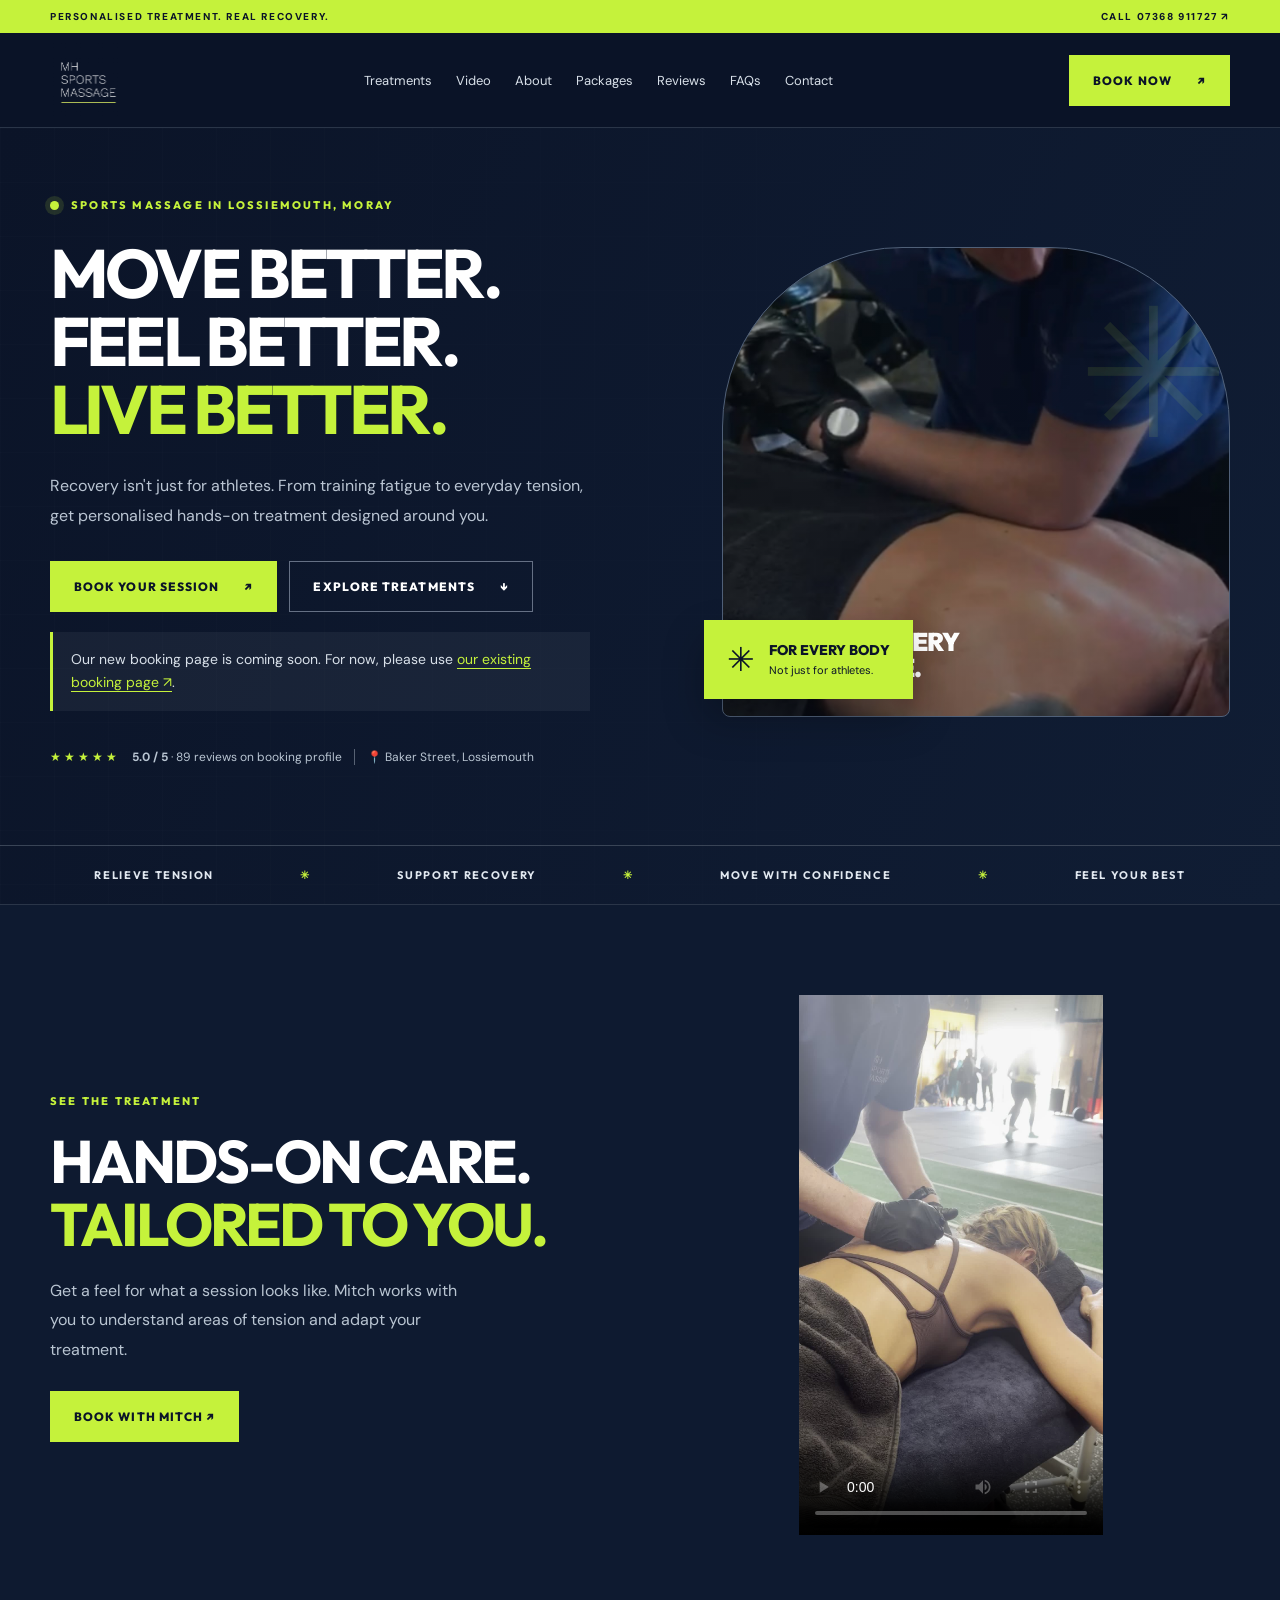
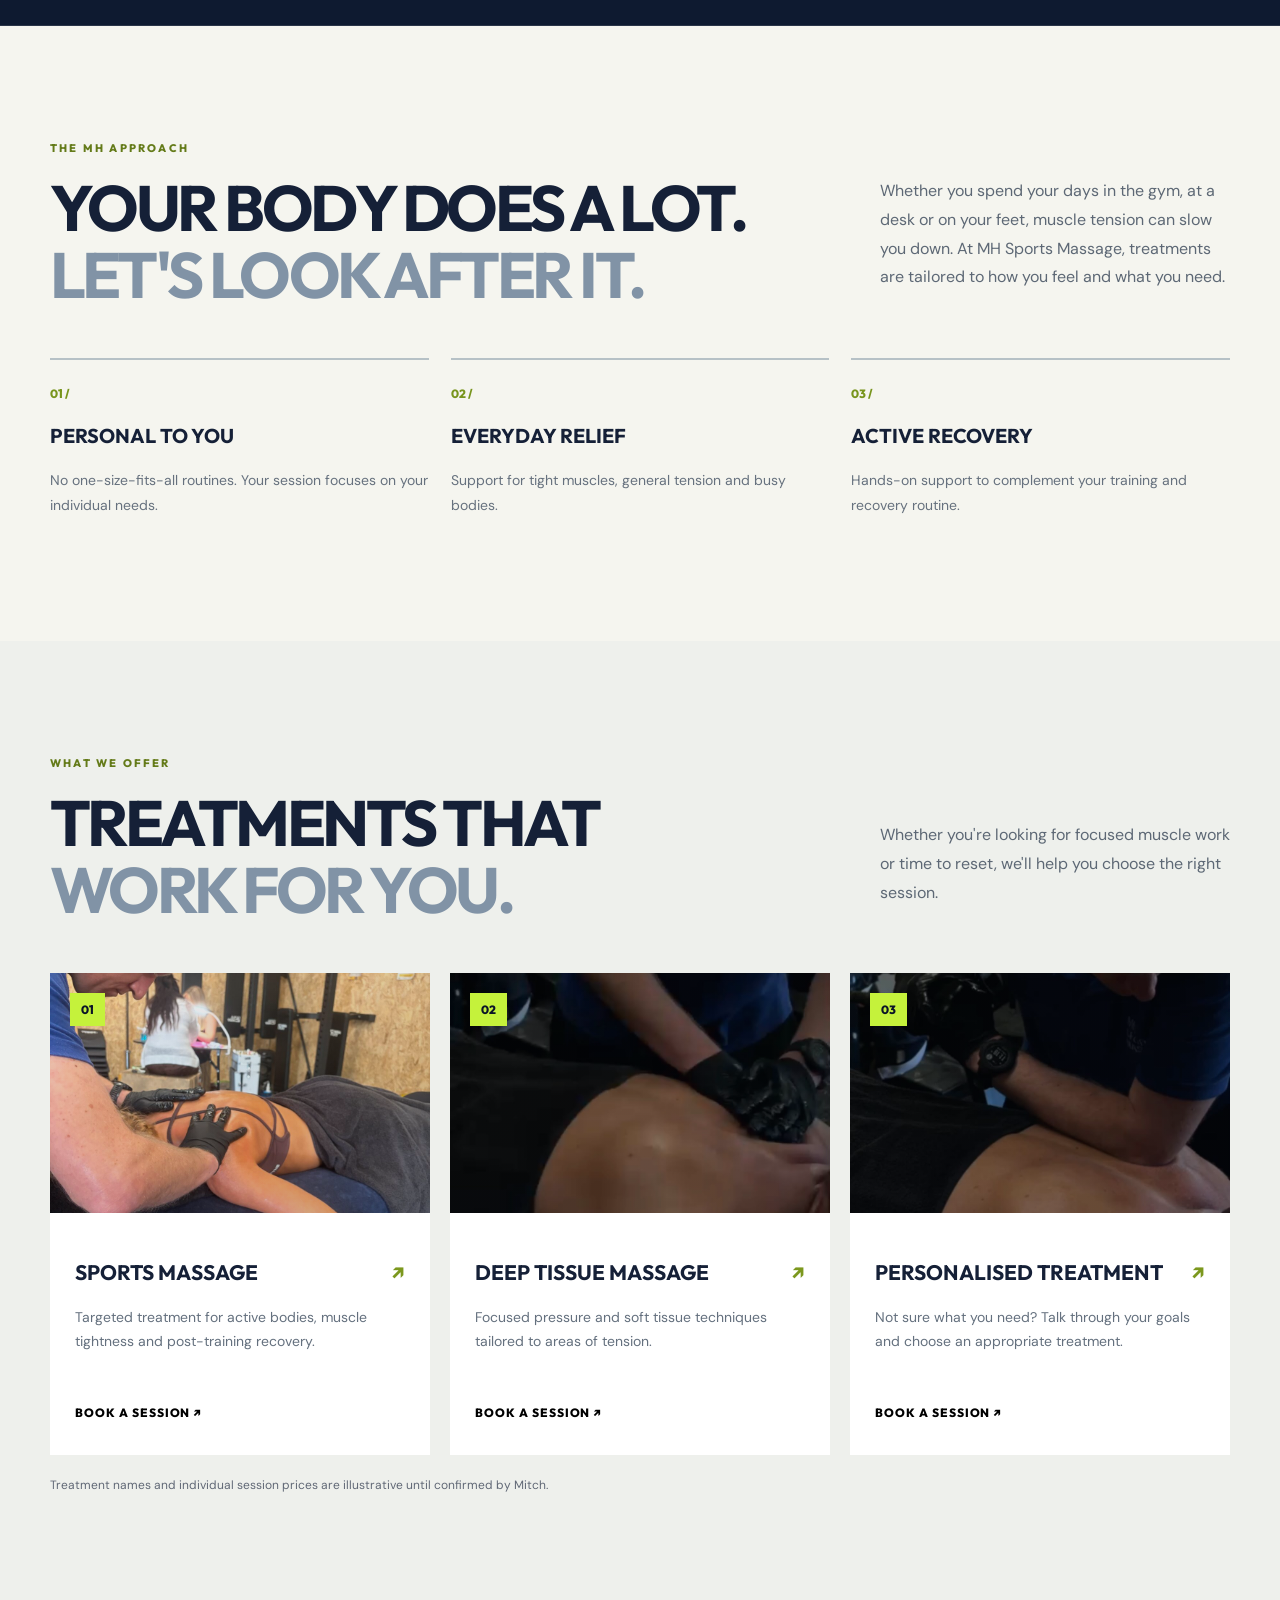
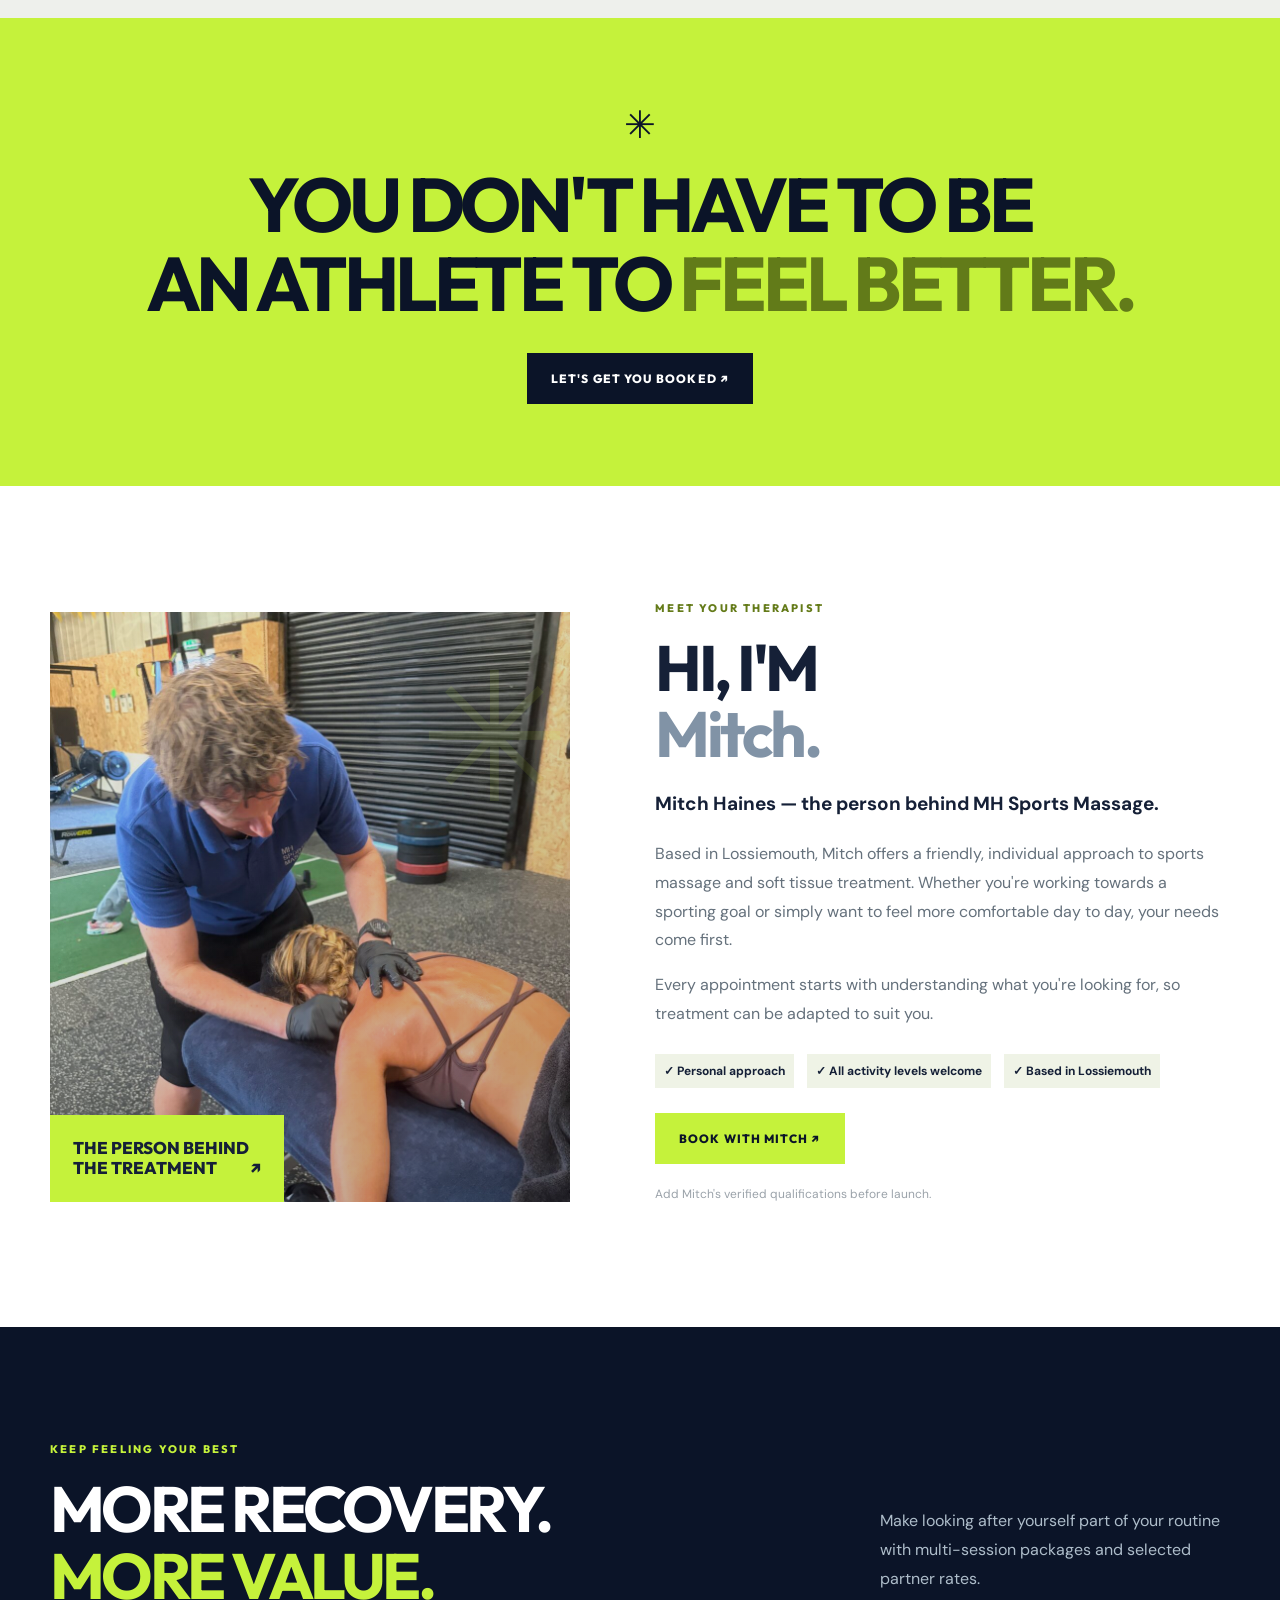
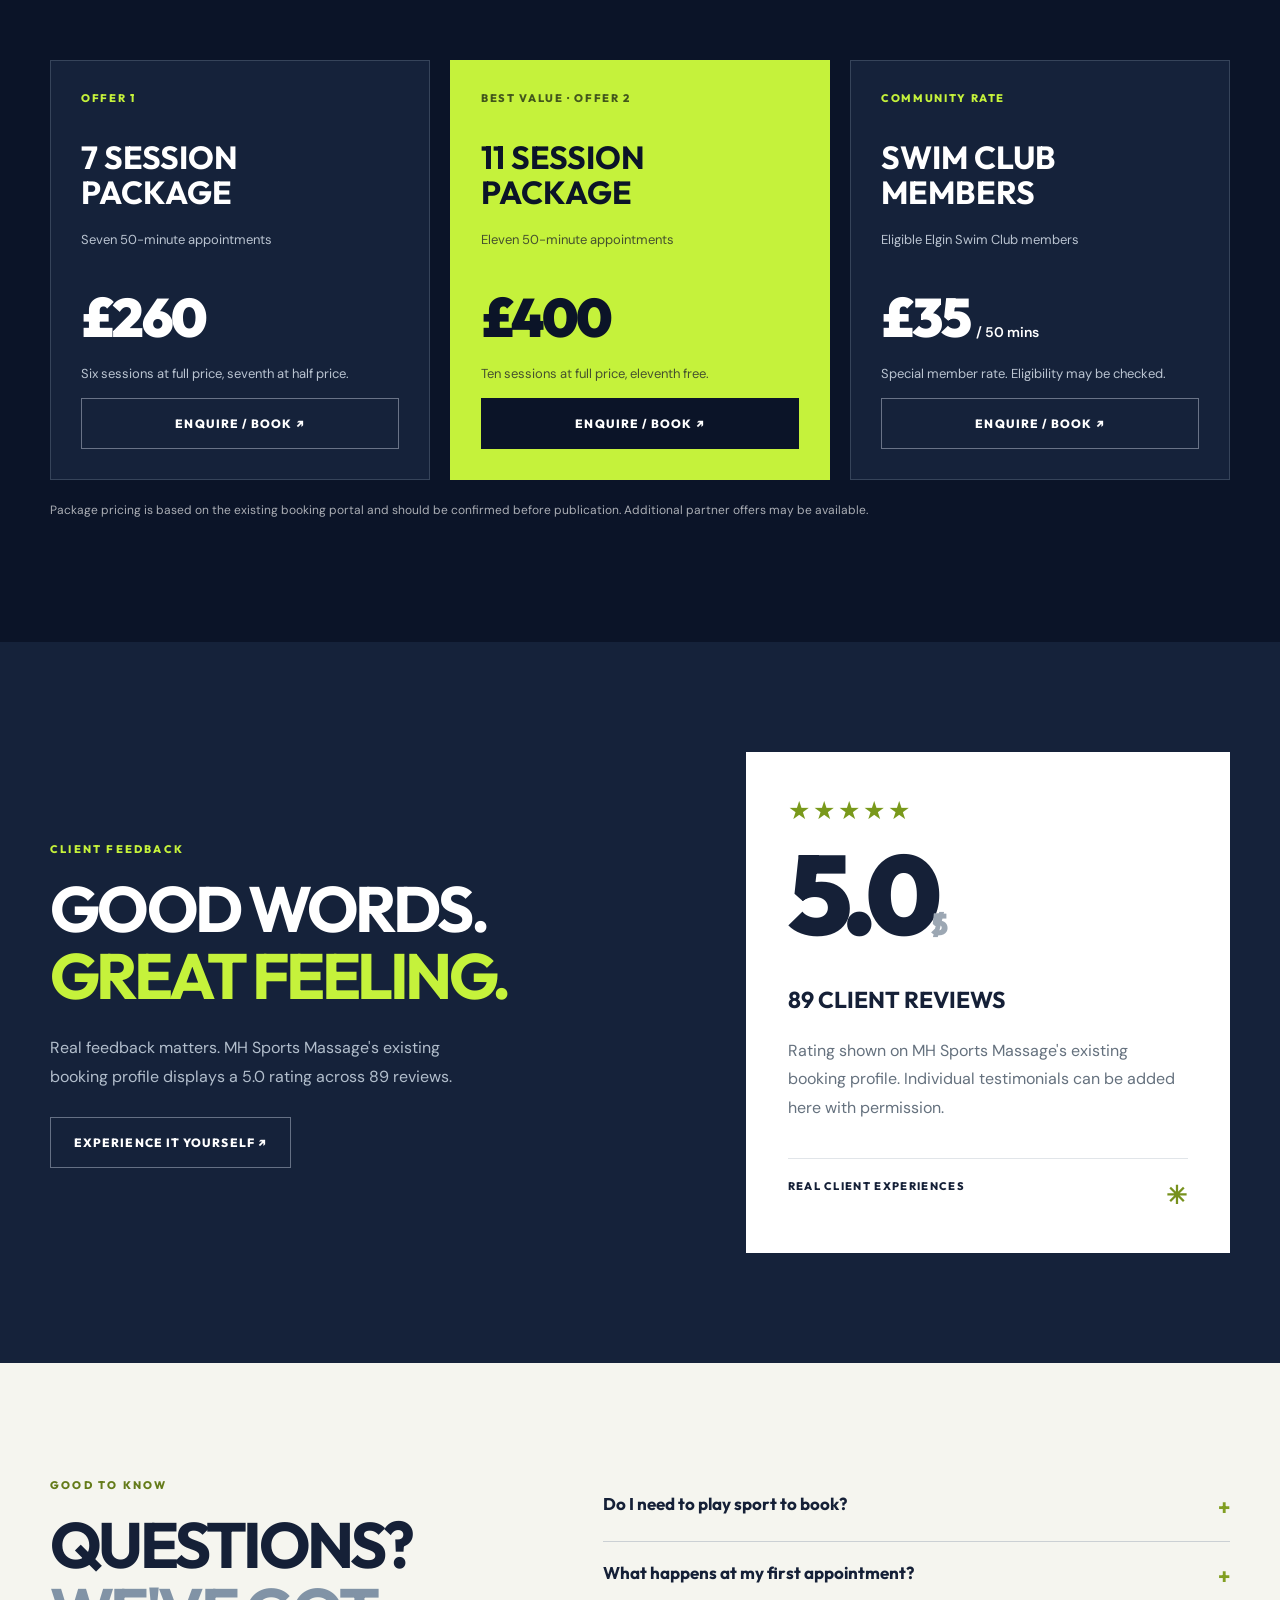
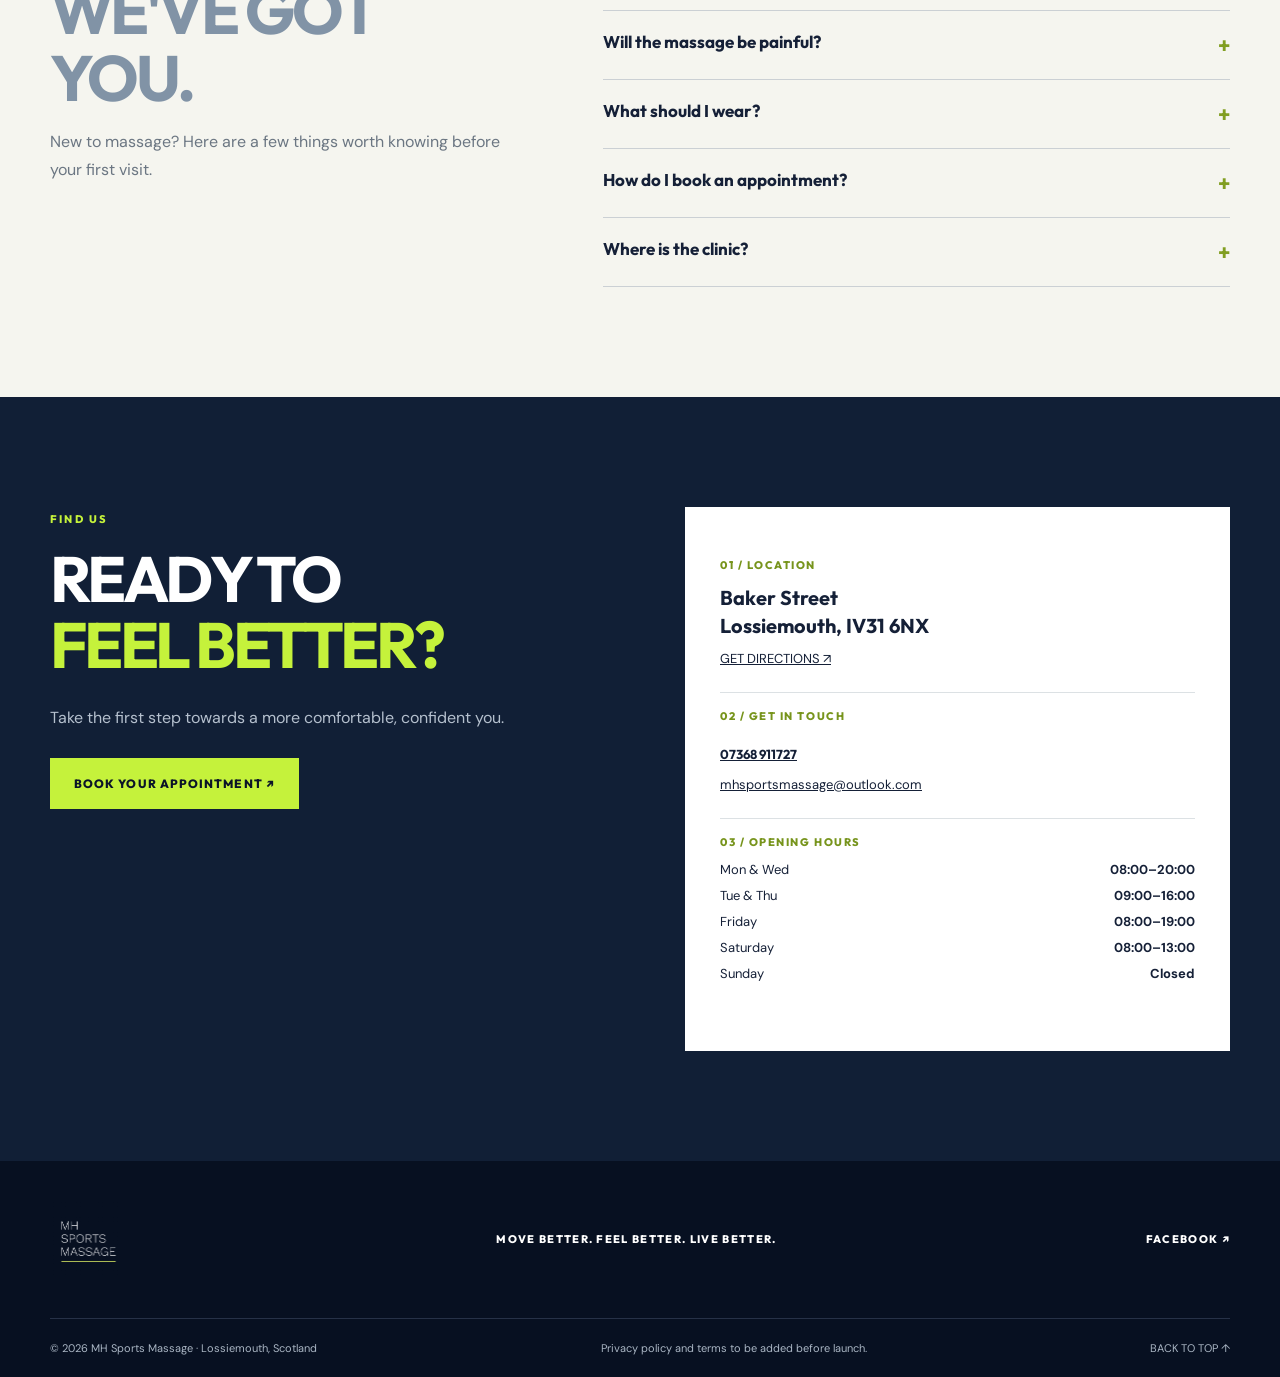
==== index.html @ 70669a9e "Add JavaScript functionality for navigation and booking dialog; create CSS styles for layout and res" ====
<!doctype html>
<html lang="en-GB">
<head>
  <meta charset="utf-8">
  <meta name="viewport" content="width=device-width, initial-scale=1">
  <meta name="theme-color" content="#0b1428">
  <meta name="description" content="MH Sports Massage in Lossiemouth offers tailored sports massage and soft tissue treatments for athletes and everyday aches. Explore treatments, packages and book online.">
  <title>MH Sports Massage | Sports Massage in Lossiemouth</title>

  <link rel="preconnect" href="https://fonts.googleapis.com">
  <link rel="preconnect" href="https://fonts.gstatic.com" crossorigin>
  <link href="https://fonts.googleapis.com/css2?family=DM+Sans:wght@400;500;600;700&family=Outfit:wght@400;500;600;700;800;900&display=swap" rel="stylesheet">
  <link rel="stylesheet" href="styles.css">

  <style>
    .hero-photo {
      background-image:
        linear-gradient(150deg, #20334d22, #0b142877),
        url("assets/WhatsApp Image 2026-10-14 at 15.11.09.jpeg");
      background-position: center 35%;
    }

    .photo-one {
      background-image:
        linear-gradient(140deg, #1b2d4811, #0b142833),
        url("assets/IMG_7088.jpg");
      background-position: center 40%;
    }

    .photo-two {
      background-image:
        linear-gradient(140deg, #1b2d4811, #0b142833),
        url("assets/WhatsApp Image 2026-10-14 at 15.11.09 (2).jpeg");
      background-position: center 45%;
    }

    .photo-three {
      background-image:
        linear-gradient(140deg, #1b2d4811, #0b142833),
        url("assets/WhatsApp Image 2026-10-14 at 15.11.09 (1).jpeg");
      background-position: center 40%;
    }

    .about-image {
      background-image:
        linear-gradient(145deg, #1a304511, #0b142844),
        url("assets/IMG_7087.jpg");
      background-position: center 35%;
    }

    .booking-notice {
      margin-top: 20px;
      max-width: 540px;
      padding: 16px 18px;
      border-left: 3px solid var(--lime, #c5f23b);
      background: rgba(255, 255, 255, 0.05);
      color: #d8e0e9;
      font-size: 14px;
      line-height: 1.7;
    }

    .booking-notice a,
    .booking-url {
      color: var(--lime, #c5f23b);
      text-decoration: underline;
      text-underline-offset: 4px;
      overflow-wrap: anywhere;
    }

    .booking-content .booking-url {
      display: inline-block;
      margin-bottom: 24px;
    }

    .booking-content .btn {
      max-width: 100%;
    }
  </style>
</head>

<body>
  <a class="skip" href="#main">Skip to content</a>

  <div class="topline">
    <span>PERSONALISED TREATMENT. REAL RECOVERY.</span>
    <a href="tel:+447368911727">CALL 07368 911727 ↗</a>
  </div>

  <header class="header" id="top">
    <div class="container navwrap">
      <a class="brand" href="#top" aria-label="MH Sports Massage home">
        <img
          class="brand-logo"
          src="assets/logo-transparent.png"
          alt="MH Sports Massage logo"
          width="56"
          height="56"
        >
      </a>

      <button
        type="button"
        class="menu-toggle"
        id="menu-toggle"
        aria-controls="nav"
        aria-expanded="false"
        aria-label="Open menu"
      >
        <span></span><span></span><span></span>
      </button>

      <nav class="nav" id="nav" aria-label="Main navigation">
        <a href="#services">Treatments</a>
        <a href="#in-action">Video</a>
        <a href="#about">About</a>
        <a href="#packages">Packages</a>
        <a href="#reviews">Reviews</a>
        <a href="#faq">FAQs</a>
        <a href="#contact">Contact</a>
      </nav>

      <button type="button" class="btn btn-lime nav-book" data-book>
        BOOK NOW <span>↗</span>
      </button>
    </div>
  </header>

  <main id="main">
    <section class="hero">
      <div class="hero-grid"></div>

      <div class="container hero-inner">
        <div class="hero-content">
          <div class="eyebrow">
            <span class="pulse"></span>
            SPORTS MASSAGE IN LOSSIEMOUTH, MORAY
          </div>

          <h1>
            MOVE BETTER.<br>
            FEEL BETTER.<br>
            <em>LIVE BETTER.</em>
          </h1>

          <p>
            Recovery isn't just for athletes. From training fatigue to
            everyday tension, get personalised hands-on treatment
            designed around you.
          </p>

          <div class="hero-actions">
            <button type="button" class="btn btn-lime" data-book>
              BOOK YOUR SESSION <span>↗</span>
            </button>
            <a class="btn btn-outline" href="#services">
              EXPLORE TREATMENTS <span>↓</span>
            </a>
          </div>

          <div class="booking-notice">
            Our new booking page is coming soon. For now, please use
            <a
              href="https://mhsportsmassage.setmore.com/"
              target="_blank"
              rel="noopener noreferrer"
            >our existing booking page ↗</a>.
          </div>

          <div class="hero-proof">
            <div class="stars">★★★★★</div>
            <span><b>5.0 / 5</b> · 89 reviews on booking profile</span>
            <span class="divider"></span>
            <span>📍 Baker Street, Lossiemouth</span>
          </div>
        </div>

        <div class="hero-art" aria-hidden="true">
          <div class="photo hero-photo">
            <span>YOUR RECOVERY<br>STARTS HERE.</span>
          </div>

          <div class="floating-note">
            <span class="mini-icon">✳</span>
            <div>
              <strong>FOR EVERY BODY</strong>
              <small>Not just for athletes.</small>
            </div>
          </div>
        </div>
      </div>

      <div class="hero-bottom">
        <span>RELIEVE TENSION</span>
        <span>✳</span>
        <span>SUPPORT RECOVERY</span>
        <span>✳</span>
        <span>MOVE WITH CONFIDENCE</span>
        <span>✳</span>
        <span>FEEL YOUR BEST</span>
      </div>
    </section>

    <section class="media-feature" id="in-action">
      <div class="container media-feature-grid">
        <div>
          <span class="kicker">SEE THE TREATMENT</span>
          <h2>HANDS-ON CARE.<br><span>TAILORED TO YOU.</span></h2>
          <p>
            Get a feel for what a session looks like. Mitch works with
            you to understand areas of tension and adapt your treatment.
          </p>
          <button type="button" class="btn btn-lime" data-book>
            BOOK WITH MITCH ↗
          </button>
        </div>

        <div class="media-video">
          <video
            controls
            playsinline
            preload="metadata"
            poster="assets/video-poster.jpg"
            aria-label="MH Sports Massage treatment demonstration"
          >
            <source src="assets/treatment-video.mp4" type="video/mp4">
            Your browser does not support HTML5 video.
          </video>
        </div>
      </div>
    </section>

    <section class="section intro">
      <div class="container">
        <div class="intro-head">
          <div>
            <span class="kicker">THE MH APPROACH</span>
            <h2>
              YOUR BODY DOES A LOT.<br>
              <span>LET'S LOOK AFTER IT.</span>
            </h2>
          </div>
          <p>
            Whether you spend your days in the gym, at a desk or on your
            feet, muscle tension can slow you down. At MH Sports Massage,
            treatments are tailored to how you feel and what you need.
          </p>
        </div>

        <div class="benefits">
          <div>
            <span>01 /</span>
            <h3>PERSONAL TO YOU</h3>
            <p>
              No one-size-fits-all routines. Your session focuses on
              your individual needs.
            </p>
          </div>

          <div>
            <span>02 /</span>
            <h3>EVERYDAY RELIEF</h3>
            <p>
              Support for tight muscles, general tension and busy bodies.
            </p>
          </div>

          <div>
            <span>03 /</span>
            <h3>ACTIVE RECOVERY</h3>
            <p>
              Hands-on support to complement your training and
              recovery routine.
            </p>
          </div>
        </div>
      </div>
    </section>

    <section class="section services" id="services">
      <div class="container">
        <div class="section-heading">
          <div>
            <span class="kicker">WHAT WE OFFER</span>
            <h2>TREATMENTS THAT<br><span>WORK FOR YOU.</span></h2>
          </div>
          <p>
            Whether you're looking for focused muscle work or time to
            reset, we'll help you choose the right session.
          </p>
        </div>

        <div class="service-grid">
          <article class="service-card">
            <div
              class="service-photo photo photo-one"
              role="img"
              aria-label="Mitch providing a shoulder sports massage"
            >
              <span class="service-num">01</span>
            </div>
            <div class="service-body">
              <h3>SPORTS MASSAGE <span>↗</span></h3>
              <p>
                Targeted treatment for active bodies, muscle tightness
                and post-training recovery.
              </p>
              <button type="button" class="text-link" data-book>
                BOOK A SESSION ↗
              </button>
            </div>
          </article>

          <article class="service-card">
            <div
              class="service-photo photo photo-two"
              role="img"
              aria-label="Mitch providing a back massage"
            >
              <span class="service-num">02</span>
            </div>
            <div class="service-body">
              <h3>DEEP TISSUE MASSAGE <span>↗</span></h3>
              <p>
                Focused pressure and soft tissue techniques tailored
                to areas of tension.
              </p>
              <button type="button" class="text-link" data-book>
                BOOK A SESSION ↗
              </button>
            </div>
          </article>

          <article class="service-card">
            <div
              class="service-photo photo photo-three"
              role="img"
              aria-label="Mitch providing a personalised shoulder treatment"
            >
              <span class="service-num">03</span>
            </div>
            <div class="service-body">
              <h3>PERSONALISED TREATMENT <span>↗</span></h3>
              <p>
                Not sure what you need? Talk through your goals and
                choose an appropriate treatment.
              </p>
              <button type="button" class="text-link" data-book>
                BOOK A SESSION ↗
              </button>
            </div>
          </article>
        </div>

        <p class="small-note">
          Treatment names and individual session prices are illustrative
          until confirmed by Mitch.
        </p>
      </div>
    </section>

    <section class="statement">
      <div class="container">
        <span>✳</span>
        <h2>
          YOU DON'T HAVE TO BE<br>
          AN ATHLETE TO <em>FEEL BETTER.</em>
        </h2>
        <button type="button" class="btn btn-dark" data-book>
          LET'S GET YOU BOOKED ↗
        </button>
      </div>
    </section>

    <section class="section about" id="about">
      <div class="container about-grid">
        <div
          class="about-image photo"
          role="img"
          aria-label="Mitch at work providing sports massage"
        >
          <div class="about-tag">
            THE PERSON BEHIND<br>
            THE TREATMENT <span>↗</span>
          </div>
        </div>

        <div class="about-copy">
          <span class="kicker">MEET YOUR THERAPIST</span>
          <h2>HI, I'M<br><span>Mitch.</span></h2>
          <p class="lead">
            Mitch Haines — the person behind MH Sports Massage.
          </p>
          <p>
            Based in Lossiemouth, Mitch offers a friendly, individual
            approach to sports massage and soft tissue treatment.
            Whether you're working towards a sporting goal or simply
            want to feel more comfortable day to day, your needs come first.
          </p>
          <p>
            Every appointment starts with understanding what you're
            looking for, so treatment can be adapted to suit you.
          </p>

          <div class="about-points">
            <span>✓ Personal approach</span>
            <span>✓ All activity levels welcome</span>
            <span>✓ Based in Lossiemouth</span>
          </div>

          <button type="button" class="btn btn-lime" data-book>
            BOOK WITH MITCH ↗
          </button>

          <p class="small-note">
            Add Mitch's verified qualifications before launch.
          </p>
        </div>
      </div>
    </section>

    <section class="section packages" id="packages">
      <div class="container">
        <div class="section-heading">
          <div>
            <span class="kicker">KEEP FEELING YOUR BEST</span>
            <h2>MORE RECOVERY.<br><span>MORE VALUE.</span></h2>
          </div>
          <p>
            Make looking after yourself part of your routine with
            multi-session packages and selected partner rates.
          </p>
        </div>

        <div class="package-grid">
          <article class="package-card">
            <span class="package-label">OFFER 1</span>
            <h3>7 SESSION<br>PACKAGE</h3>
            <p>Seven 50-minute appointments</p>
            <div class="price">£260</div>
            <p class="package-detail">
              Six sessions at full price, seventh at half price.
            </p>
            <button type="button" class="btn btn-outline-light" data-book>
              ENQUIRE / BOOK ↗
            </button>
          </article>

          <article class="package-card featured">
            <span class="package-label">BEST VALUE · OFFER 2</span>
            <h3>11 SESSION<br>PACKAGE</h3>
            <p>Eleven 50-minute appointments</p>
            <div class="price">£400</div>
            <p class="package-detail">
              Ten sessions at full price, eleventh free.
            </p>
            <button type="button" class="btn btn-dark" data-book>
              ENQUIRE / BOOK ↗
            </button>
          </article>

          <article class="package-card">
            <span class="package-label">COMMUNITY RATE</span>
            <h3>SWIM CLUB<br>MEMBERS</h3>
            <p>Eligible Elgin Swim Club members</p>
            <div class="price">£35 <small>/ 50 mins</small></div>
            <p class="package-detail">
              Special member rate. Eligibility may be checked.
            </p>
            <button type="button" class="btn btn-outline-light" data-book>
              ENQUIRE / BOOK ↗
            </button>
          </article>
        </div>

        <p class="small-note">
          Package pricing is based on the existing booking portal and
          should be confirmed before publication. Additional partner
          offers may be available.
        </p>
      </div>
    </section>

    <section class="section reviews" id="reviews">
      <div class="container reviews-layout">
        <div>
          <span class="kicker">CLIENT FEEDBACK</span>
          <h2>GOOD WORDS.<br><span>GREAT FEELING.</span></h2>
          <p>
            Real feedback matters. MH Sports Massage's existing booking
            profile displays a 5.0 rating across 89 reviews.
          </p>
          <button type="button" class="btn btn-outline" data-book>
            EXPERIENCE IT YOURSELF ↗
          </button>
        </div>

        <div class="review-card">
          <div class="stars">★★★★★</div>
          <div class="review-number">5.0<span>/ 5</span></div>
          <h3>89 CLIENT REVIEWS</h3>
          <p>
            Rating shown on MH Sports Massage's existing booking profile.
            Individual testimonials can be added here with permission.
          </p>
          <div class="review-bottom">
            REAL CLIENT EXPERIENCES <span>✳</span>
          </div>
        </div>
      </div>
    </section>

    <section class="section faq" id="faq">
      <div class="container faq-grid">
        <div>
          <span class="kicker">GOOD TO KNOW</span>
          <h2>QUESTIONS?<br><span>WE'VE GOT YOU.</span></h2>
          <p>
            New to massage? Here are a few things worth knowing before
            your first visit.
          </p>
        </div>

        <div class="faq-list">
          <details>
            <summary>
              Do I need to play sport to book? <span>+</span>
            </summary>
            <p>
              Not at all. Sports massage can be suitable for people with
              everyday muscle tension as well as active individuals.
              Mitch can discuss your goals before treatment.
            </p>
          </details>

          <details>
            <summary>
              What happens at my first appointment? <span>+</span>
            </summary>
            <p>
              You'll discuss your needs and relevant health history before
              treatment. Mitch can explain the techniques and agree on
              an approach you're comfortable with.
            </p>
          </details>

          <details>
            <summary>
              Will the massage be painful? <span>+</span>
            </summary>
            <p>
              Pressure is tailored to you. Let Mitch know if anything
              feels uncomfortable; treatment shouldn't require you to
              push through significant pain.
            </p>
          </details>

          <details>
            <summary>
              What should I wear? <span>+</span>
            </summary>
            <p>
              Comfortable clothing is a good starting point. Mitch can
              explain what access is needed for the treatment area while
              maintaining your privacy.
            </p>
          </details>

          <details>
            <summary>
              How do I book an appointment? <span>+</span>
            </summary>
            <p>
              Our new booking page is coming soon. For now, please use
              <a
                href="https://mhsportsmassage.setmore.com/"
                target="_blank"
                rel="noopener noreferrer"
              >https://mhsportsmassage.setmore.com/</a>
              to book your appointment, or call
              <a href="tel:+447368911727">07368 911727</a>.
            </p>
          </details>

          <details>
            <summary>Where is the clinic? <span>+</span></summary>
            <p>
              MH Sports Massage is based on Baker Street, Lossiemouth,
              IV31 6NX.
            </p>
          </details>
        </div>
      </div>
    </section>

    <section class="section contact" id="contact">
      <div class="container contact-grid">
        <div>
          <span class="kicker">FIND US</span>
          <h2>READY TO<br><span>FEEL BETTER?</span></h2>
          <p>
            Take the first step towards a more comfortable, confident you.
          </p>
          <button type="button" class="btn btn-lime" data-book>
            BOOK YOUR APPOINTMENT ↗
          </button>
        </div>

        <div class="contact-card">
          <div>
            <span>01 / LOCATION</span>
            <strong>Baker Street<br>Lossiemouth, IV31 6NX</strong>
            <a
              href="https://www.google.com/maps/search/?api=1&query=Baker+Street+Lossiemouth+IV31+6NX"
              target="_blank"
              rel="noopener noreferrer"
            >
              GET DIRECTIONS ↗
            </a>
          </div>

          <div>
            <span>02 / GET IN TOUCH</span>
            <strong>
              <a href="tel:+447368911727">07368 911727</a>
            </strong>
            <a href="mailto:mhsportsmassage@outlook.com">
              mhsportsmassage@outlook.com
            </a>
          </div>

          <div>
            <span>03 / OPENING HOURS</span>
            <ul class="hours">
              <li>Mon &amp; Wed <b>08:00–20:00</b></li>
              <li>Tue &amp; Thu <b>09:00–16:00</b></li>
              <li>Friday <b>08:00–19:00</b></li>
              <li>Saturday <b>08:00–13:00</b></li>
              <li>Sunday <b>Closed</b></li>
            </ul>
          </div>
        </div>
      </div>
    </section>
  </main>

  <footer>
    <div class="container footer-top">
      <a class="brand" href="#top">
        <img
          class="brand-logo"
          src="assets/logo-transparent.png"
          alt="MH Sports Massage logo"
          width="56"
          height="56"
        >
      </a>

      <p>MOVE BETTER. FEEL BETTER. LIVE BETTER.</p>

      <a
        href="https://www.facebook.com/share/1FNnqT8bEd/"
        target="_blank"
        rel="noopener noreferrer"
      >
        FACEBOOK ↗
      </a>
    </div>

    <div class="container footer-bottom">
      <span>
        © <span id="year"></span> MH Sports Massage · Lossiemouth, Scotland
      </span>
      <span>Privacy policy and terms to be added before launch.</span>
      <a href="#top">BACK TO TOP ↑</a>
    </div>
  </footer>

  <dialog
    id="booking-dialog"
    class="booking-dialog"
    aria-labelledby="booking-title"
    aria-describedby="booking-description"
  >
    <div class="dialog-head">
      <div>
        <span class="kicker">MH SPORTS MASSAGE</span>
        <h2 id="booking-title">BOOKING PAGE COMING SOON</h2>
      </div>

      <button
        type="button"
        id="close-booking"
        class="close-dialog"
        aria-label="Close booking"
        autofocus
      >
        ✕
      </button>
    </div>

    <div id="booking-content" class="booking-content">
      <p id="booking-description">
        Our new booking page is coming soon. For now, please use our
        existing booking page to arrange your appointment.
      </p>

      <a
        class="booking-url"
        href="https://mhsportsmassage.setmore.com/"
        target="_blank"
        rel="noopener noreferrer"
      >
        https://mhsportsmassage.setmore.com/
      </a>

      <div>
        <a
          class="btn btn-lime"
          href="https://mhsportsmassage.setmore.com/"
          target="_blank"
          rel="noopener noreferrer"
        >
          BOOK ON SETMORE ↗
        </a>
      </div>

      <p>
        Prefer to speak to Mitch?
        <a href="tel:+447368911727">Call 07368 911727</a>.
      </p>
    </div>
  </dialog>

  <script>
    (() => {
      const year = document.getElementById("year");
      const menuToggle = document.getElementById("menu-toggle");
      const nav = document.getElementById("nav");
      const bookingDialog = document.getElementById("booking-dialog");
      const closeBooking = document.getElementById("close-booking");
      const bookingUrl = "https://mhsportsmassage.setmore.com/";

      year.textContent = new Date().getFullYear();

      function closeMenu() {
        nav.classList.remove("open");
        menuToggle.setAttribute("aria-expanded", "false");
        menuToggle.setAttribute("aria-label", "Open menu");
      }

      menuToggle.addEventListener("click", () => {
        const isOpen = nav.classList.toggle("open");
        menuToggle.setAttribute("aria-expanded", String(isOpen));
        menuToggle.setAttribute(
          "aria-label",
          isOpen ? "Close menu" : "Open menu"
        );
      });

      nav.querySelectorAll("a").forEach((link) => {
        link.addEventListener("click", closeMenu);
      });

      document.addEventListener("keydown", (event) => {
        if (event.key === "Escape") closeMenu();
      });

      document.querySelectorAll("[data-book]").forEach((button) => {
        button.addEventListener("click", () => {
          closeMenu();

          if (typeof bookingDialog.showModal === "function") {
            if (!bookingDialog.open) bookingDialog.showModal();
          } else {
            window.location.href = bookingUrl;
          }
        });
      });

      closeBooking.addEventListener("click", () => {
        bookingDialog.close();
      });

      bookingDialog.addEventListener("click", (event) => {
        if (event.target !== bookingDialog) return;

        const bounds = bookingDialog.getBoundingClientRect();
        const outside =
          event.clientX < bounds.left ||
          event.clientX > bounds.right ||
          event.clientY < bounds.top ||
          event.clientY > bounds.bottom;

        if (outside) bookingDialog.close();
      });
    })();
  </script>
</body>
</html>
---- styles.css ----
:root{--navy:#0b1428;--navy2:#111e35;--lime:#c5f23b;--cream:#f5f5ef;--ink:#152037;--muted:#a9b4c3;--line:#2a3548}*{box-sizing:border-box}html{scroll-behavior:smooth;scroll-padding-top:90px}body{margin:0;background:var(--navy);color:#fff;font-family:'DM Sans',sans-serif}button,a{font:inherit}button{cursor:pointer}a{color:inherit;text-decoration:none}button:focus-visible,a:focus-visible,summary:focus-visible{outline:3px solid var(--lime);outline-offset:4px}.container{width:min(1180px,calc(100% - 48px));margin:auto}.skip{position:absolute;top:-100px;left:10px;background:#fff;color:#000;padding:10px;z-index:100}.skip:focus{top:10px}.topline{display:flex;justify-content:space-between;padding:10px max(24px,calc((100vw - 1180px)/2));background:var(--lime);color:var(--navy);font-size:10px;font-weight:800;letter-spacing:.16em}.header{position:sticky;top:0;z-index:50;background:rgba(11,20,40,.97);border-bottom:1px solid var(--line);backdrop-filter:blur(16px)}.navwrap{height:82px;display:flex;align-items:center;justify-content:space-between;gap:24px}.brand{display:flex;align-items:center;gap:11px;flex-shrink:0}.brand-mark{position:relative;display:grid;place-items:center;width:47px;height:47px;border:2px solid var(--lime);font:800 21px Outfit;border-radius:50%}.mark-line{position:absolute;bottom:9px;width:23px;height:2px;background:var(--lime)}.brand-words{font:800 15px/1.05 Outfit;letter-spacing:.08em}.brand-words strong{display:block;color:var(--lime);font-size:11px;letter-spacing:.23em;margin-top:5px}.nav{display:flex;gap:24px;align-items:center}.nav a{font-size:13px;color:#d8e0e9}.nav a:hover,.text-link:hover{color:var(--lime)}.btn{display:inline-flex;justify-content:center;align-items:center;gap:25px;border:1px solid transparent;padding:17px 23px;font:800 12px Outfit;letter-spacing:.09em;transition:transform .2s,background .2s;text-align:center}.btn:hover{transform:translateY(-3px)}.btn-lime{background:var(--lime);color:var(--navy)}.btn-lime:hover{background:#d9ff67}.btn-outline{border-color:#657084;background:transparent;color:white}.btn-outline-light{border-color:#697387;color:white;background:transparent;width:100%}.btn-dark{background:var(--navy);color:#fff}.menu-toggle{display:none}.hero{position:relative;overflow:hidden;background:linear-gradient(115deg,#0b1428,#101d34)}.hero-grid{position:absolute;inset:0;opacity:.25;background-image:linear-gradient(#ffffff0c 1px,transparent 1px),linear-gradient(90deg,#ffffff0c 1px,transparent 1px);background-size:54px 54px;mask-image:linear-gradient(to right,black,transparent)}.hero-inner{min-height:650px;display:grid;grid-template-columns:1.1fr .9fr;align-items:center;gap:60px;padding-top:70px;padding-bottom:80px;position:relative}.eyebrow,.kicker{font:800 11px Outfit;letter-spacing:.2em;color:var(--lime)}.eyebrow{display:flex;align-items:center;gap:12px}.pulse{height:9px;width:9px;background:var(--lime);border-radius:50%;box-shadow:0 0 0 5px #c5f23b20}.hero h1,h2,h3{font-family:Outfit,sans-serif}.hero h1{font-size:clamp(50px,6.5vw,93px);letter-spacing:-.065em;line-height:.99;margin:28px 0}.hero h1 em,.statement h2 em{font-style:normal;color:var(--lime)}.hero-content>p{font-size:16px;line-height:1.85;max-width:540px;color:#bac5d3}.hero-actions{display:flex;gap:12px;flex-wrap:wrap;margin-top:30px}.hero-proof{display:flex;gap:12px;align-items:center;flex-wrap:wrap;margin-top:38px;color:#b9c5d2;font-size:12px}.stars{color:var(--lime);letter-spacing:3px}.divider{height:16px;width:1px;background:#576273}.hero-art{position:relative;min-width:0}.photo{background-color:#1b2b42;background-position:center;background-size:cover;position:relative;overflow:hidden}.hero-photo{height:470px;border-radius:180px 180px 8px 8px;background-image:linear-gradient(150deg,#20334d80,#0b1428cf),url('assets/treatment-hero.jpg');border:1px solid #506078}.hero-photo:after,.about-image:after{content:'✳';font-size:180px;color:#c5f23b18;position:absolute;right:0;top:10px}.hero-photo>span{position:absolute;bottom:35px;left:32px;font:900 33px/1 Outfit;letter-spacing:-.04em}.floating-note{position:absolute;bottom:28px;left:-40px;background:var(--lime);color:var(--navy);padding:18px 23px;display:flex;align-items:center;gap:14px;box-shadow:0 20px 40px #0004}.mini-icon{font-size:33px}.floating-note strong,.floating-note small{display:block}.floating-note strong{font:800 14px Outfit}.floating-note small{font-size:11px;margin-top:4px}.hero-bottom{border-top:1px solid #394456;display:flex;justify-content:space-evenly;gap:12px;align-items:center;padding:22px 20px;color:#e1e8f0;font:700 11px Outfit;letter-spacing:.15em;flex-wrap:wrap}.hero-bottom span:nth-child(even){color:var(--lime)}.section{padding:110px 0}.intro{background:var(--cream);color:var(--ink)}.intro .kicker,.services .kicker,.about .kicker,.faq .kicker{color:#647b19}.intro-head,.section-heading{display:flex;align-items:end;justify-content:space-between;gap:60px;margin-bottom:50px}.intro h2,.section-heading h2,.about h2,.reviews h2,.faq h2,.contact h2{font-size:clamp(38px,5vw,67px);line-height:1.04;letter-spacing:-.055em;margin:18px 0 0}.intro h2 span,.section-heading h2 span,.about h2 span,.reviews h2 span,.faq h2 span,.contact h2 span{color:#8193a6}.intro-head>p,.section-heading>p{max-width:350px;line-height:1.8;color:#5d6875}.benefits{display:grid;grid-template-columns:repeat(3,1fr);gap:22px}.benefits>div{border-top:2px solid #b6c1c6;padding-top:22px}.benefits span{font:800 12px Outfit;color:#78951d}.benefits h3{font-size:20px}.benefits p{line-height:1.75;color:#66717e;font-size:14px}.services{background:#eef0ec;color:var(--ink)}.service-grid{display:grid;grid-template-columns:repeat(3,1fr);gap:20px}.service-card{background:#fff}.service-photo{height:240px;background-image:linear-gradient(140deg,#263b56,#0b1428);display:flex;align-items:flex-start;padding:20px}.photo-one{background-image:linear-gradient(140deg,#1b2d48a8,#0b1428c7),url('assets/IMG_7088.jpg')}.photo-two{background-image:linear-gradient(140deg,#1b2d48a8,#0b1428c7),url('assets/treatment-back.jpg')}.photo-three{background-image:linear-gradient(140deg,#1b2d48a8,#0b1428c7),url('assets/treatment-shoulder.jpg')}.service-num{background:var(--lime);color:var(--navy);font:800 12px Outfit;padding:9px 11px}.service-body{padding:25px}.service-body h3{font-size:21px;display:flex;justify-content:space-between;gap:10px}.service-body h3 span{color:#7c981e}.service-body p{font-size:14px;line-height:1.7;color:#64707e;min-height:75px}.text-link{border:0;background:transparent;padding:10px 0;font:800 12px Outfit;letter-spacing:.08em}.small-note{font-size:12px;line-height:1.7;opacity:.65;margin-top:20px}.statement{background:var(--lime);color:var(--navy);text-align:center;padding:82px 0}.statement .container>span{font-size:38px}.statement h2{font-size:clamp(38px,6vw,76px);line-height:1.04;letter-spacing:-.055em;margin:15px 0 30px}.statement h2 em{color:#627b19}.about{background:#fff;color:var(--ink)}.about-grid{display:grid;grid-template-columns:.95fr 1.05fr;gap:85px;align-items:center}.about-image{height:590px;background-image:linear-gradient(145deg,#1a3045a8,#0b1428c9),url('assets/IMG_7089.jpg');background-position:center}.about-tag{position:absolute;bottom:0;left:0;background:var(--lime);padding:23px;font:800 17px/1.2 Outfit}.about-tag span{margin-left:30px}.about-copy>p{line-height:1.8;color:#65717c}.about-copy .lead{font-size:19px;color:var(--ink);font-weight:700}.about-points{display:flex;flex-wrap:wrap;gap:13px;margin:25px 0}.about-points span{font-size:12px;font-weight:700;padding:9px;background:#eff3e6}.packages{background:var(--navy)}.packages .section-heading>p{color:#aebdca}.packages .section-heading h2 span,.reviews h2 span,.contact h2 span{color:var(--lime)}.package-grid{display:grid;grid-template-columns:repeat(3,1fr);gap:20px}.package-card{background:#15223a;border:1px solid #36445a;padding:30px;display:flex;flex-direction:column;min-height:410px}.package-card.featured{background:var(--lime);color:var(--navy);border-color:var(--lime)}.package-label{font:800 11px Outfit;letter-spacing:.15em;color:var(--lime)}.featured .package-label{color:#43571c}.package-card h3{font-size:32px;line-height:1.1;margin:35px 0 8px}.package-card>p{color:#bac4d1;font-size:13px}.featured>p{color:#45512e}.price{font:900 54px Outfit;letter-spacing:-.05em;margin:22px 0 0}.price small{font:600 14px 'DM Sans',sans-serif;letter-spacing:0}.package-detail{flex:1;line-height:1.6}.reviews{background:#15223a}.reviews-layout{display:grid;grid-template-columns:1fr .8fr;gap:90px;align-items:center}.reviews-layout>div:first-child p{max-width:430px;color:#b2becc;line-height:1.8;margin:25px 0}.review-card{background:#fff;color:var(--ink);padding:42px}.review-card .stars{color:#79991b;font-size:25px}.review-number{font:900 112px Outfit;letter-spacing:-.08em;line-height:1.2}.review-number span{font-size:30px;color:#9ca7b3}.review-card h3{font-size:23px}.review-card p{color:#65717e;line-height:1.8}.review-bottom{border-top:1px solid #e1e5e9;padding-top:20px;margin-top:35px;font:800 11px Outfit;letter-spacing:.12em;display:flex;justify-content:space-between}.review-bottom span{color:#77911d;font-size:25px}.faq{background:var(--cream);color:var(--ink)}.faq-grid{display:grid;grid-template-columns:.85fr 1.15fr;gap:90px}.faq-grid>div:first-child p{line-height:1.8;color:#6b7682}.faq-list details{border-bottom:1px solid #cbd0d4;padding:20px 0}.faq-list summary{cursor:pointer;font:700 17px Outfit;list-style:none;display:flex;justify-content:space-between;gap:15px}.faq-list summary::-webkit-details-marker{display:none}.faq-list summary span{color:#819e21;font-size:22px}.faq-list details[open] summary span{transform:rotate(45deg)}.faq-list details p{color:#66717e;line-height:1.8;font-size:14px;max-width:570px}.contact{background:#111f36}.contact-grid{display:grid;grid-template-columns:1fr 1fr;gap:90px}.contact-grid>div:first-child p{color:#b5c0ce;line-height:1.8;margin:25px 0}.contact-card{background:#fff;color:var(--ink);padding:35px}.contact-card>div{border-bottom:1px solid #dce1e4;padding:16px 0 24px}.contact-card>div:last-child{border:0}.contact-card span{display:block;color:#77941c;font:800 11px Outfit;letter-spacing:.14em;margin-bottom:12px}.contact-card strong{display:block;font:700 20px/1.4 Outfit}.contact-card a{display:inline-block;margin-top:10px;font-size:13px;text-decoration:underline}.hours{padding:0;list-style:none;margin:10px 0}.hours li{display:flex;justify-content:space-between;gap:20px;font-size:13px;margin:9px 0}.hours b{font-weight:700}footer{background:#071021}.footer-top{display:flex;align-items:center;justify-content:space-between;gap:25px;padding:40px 0;border-bottom:1px solid #263147}.footer-top p,.footer-top>a:last-child{font:800 11px Outfit;letter-spacing:.12em}.footer-bottom{display:flex;justify-content:space-between;gap:20px;padding:22px 0;color:#aab6c4;font-size:11px}.booking-dialog{width:min(800px,calc(100% - 28px));max-height:90vh;border:1px solid #516079;background:#101e35;color:white;padding:0;box-shadow:0 30px 100px #000b}.booking-dialog::backdrop{background:#030914d9}.dialog-head{padding:25px;display:flex;justify-content:space-between;align-items:start;border-bottom:1px solid #344158}.dialog-head h2{font-size:27px;margin:10px 0 0}.close-dialog{background:none;border:1px solid #5a677c;color:white;padding:10px 14px}.booking-content{padding:28px}.booking-content p{line-height:1.8;color:#cad4df}.booking-frame{display:block;width:100%;height:min(65vh,680px);border:0;background:white}@media(max-width:1050px){.nav{gap:13px}.nav a{font-size:12px}.hero-inner{gap:30px}.about-grid{gap:45px}}@media(max-width:850px){.nav{display:none;position:absolute;top:82px;left:0;right:0;background:var(--navy);padding:25px;flex-direction:column;align-items:stretch;border-bottom:1px solid #344158}.nav.open{display:flex}.menu-toggle{display:flex;flex-direction:column;gap:5px;background:none;border:0;padding:10px;margin-left:auto}.menu-toggle span{display:block;width:24px;height:2px;background:white}.nav-book{padding:13px}.hero-inner,.about-grid,.reviews-layout,.faq-grid,.contact-grid{grid-template-columns:1fr}.hero-inner{padding-top:65px}.hero-art{max-width:520px;width:100%;margin:auto}.floating-note{left:0}.about-image{height:430px}.service-grid,.package-grid,.benefits{grid-template-columns:1fr 1fr}.section-heading,.intro-head{align-items:start;flex-direction:column;gap:10px}.faq-grid,.contact-grid,.reviews-layout{gap:40px}}@media(max-width:600px){.container{width:min(100% - 32px,1180px)}.topline{padding:10px 16px;font-size:9px;gap:10px}.topline span{max-width:170px}.navwrap{height:70px}.nav{top:70px}.brand-words{font-size:12px}.brand-mark{width:40px;height:40px}.nav-book{font-size:10px;padding:12px 10px;gap:6px}.hero-inner{padding:50px 0}.hero h1{font-size:clamp(46px,11vw,65px)}.hero-actions .btn{width:100%}.hero-photo{height:330px;border-radius:130px 130px 5px 5px}.hero-photo>span{font-size:25px}.floating-note{bottom:10px;padding:12px}.hero-bottom{font-size:9px}.section{padding:75px 0}.service-grid,.package-grid,.benefits{grid-template-columns:1fr}.service-body p{min-height:0}.statement{padding:65px 0}.about-image{height:370px}.review-number{font-size:86px}.footer-top,.footer-bottom{flex-direction:column;align-items:flex-start}.footer-top p{line-height:1.5}.contact-card{padding:23px}}

/* Authentic MH Sports Massage media */
.brand-logo{width:58px;height:58px;object-fit:cover;border-radius:50%;border:1px solid #66738b;display:block}
.hero-photo{background-image:linear-gradient(150deg,#20334d33,#0b1428aa),url('assets/treatment-hero.jpg');background-position:center 38%}
.photo-one{background-image:linear-gradient(140deg,#1b2d4833,#0b142855),url('assets/IMG_7088.jpg')}.photo-two{background-image:linear-gradient(140deg,#1b2d4833,#0b142855),url('assets/treatment-back.jpg')}.photo-three{background-image:linear-gradient(140deg,#1b2d4833,#0b142855),url('assets/treatment-shoulder.jpg')}.about-image{background-image:linear-gradient(145deg,#1a304522,#0b142866),url('assets/IMG_7089.jpg');background-position:center 40%}
.media-feature{background:#0e1a30;padding:90px 0;border-block:1px solid #2a3548}.media-feature-grid{display:grid;grid-template-columns:.85fr 1.15fr;gap:55px;align-items:center}.media-feature h2{font-size:clamp(36px,4.8vw,60px);line-height:1.05;letter-spacing:-.05em;margin:20px 0}.media-feature h2 span{color:var(--lime)}.media-feature p{color:#b9c5d2;line-height:1.85;max-width:430px;margin-bottom:26px}.media-video{border:1px solid #47566b;background:#080f1c;box-shadow:0 25px 65px #0005;overflow:hidden}.media-video video{display:block;width:100%;max-height:440px;object-fit:contain;background:#080f1c}@media(max-width:850px){.media-feature-grid{grid-template-columns:1fr;gap:28px}.media-feature{padding:65px 0}}@media(max-width:600px){.brand-logo{width:43px;height:43px}}

/* Layout refinements: prevent hero copy and photography from colliding */
.hero-inner{grid-template-columns:minmax(0,1.1fr) minmax(0,.9fr);gap:clamp(32px,4vw,70px)}
.hero-content,.hero-art{min-width:0}
.hero h1{font-size:clamp(44px,5.35vw,76px);letter-spacing:-.055em;overflow-wrap:normal}
.hero-photo>span{font-size:clamp(19px,2vw,30px);max-width:65%;z-index:1}
.floating-note{left:-18px;bottom:18px;z-index:2;max-width:calc(100% + 18px)}
.brand-logo{width:77px;height:77px;object-fit:contain;border:0;border-radius:0;background:transparent}
.navwrap{min-height:94px;height:auto;padding-top:8px;padding-bottom:8px}
/* Vertical footage is presented without a surrounding rectangular card */
.media-feature-grid{grid-template-columns:minmax(0,1fr) minmax(0,1fr);gap:clamp(32px,5vw,90px)}
.media-video{border:0;background:transparent;box-shadow:none;overflow:visible;display:flex;justify-content:center;align-items:center}
.media-video video{display:block;width:auto;height:auto;max-height:540px;max-width:100%;aspect-ratio:9/16;object-fit:contain;background:transparent;border:0;outline:0;box-shadow:none;border-radius:0}
@media(max-width:1050px){.hero h1{font-size:clamp(42px,5.2vw,64px)}.hero-inner{gap:36px}.floating-note{left:0}}
@media(max-width:850px){.hero-inner,.media-feature-grid{grid-template-columns:minmax(0,1fr)}.hero h1{font-size:clamp(48px,9vw,75px)}.media-video video{max-height:500px}.navwrap{min-height:80px}.nav{top:80px}}
@media(max-width:600px){.brand-logo{width:60px;height:60px}.hero h1{font-size:clamp(42px,10vw,60px)}.hero-photo>span{max-width:72%}.media-video video{max-height:440px}.floating-note{max-width:90%}}
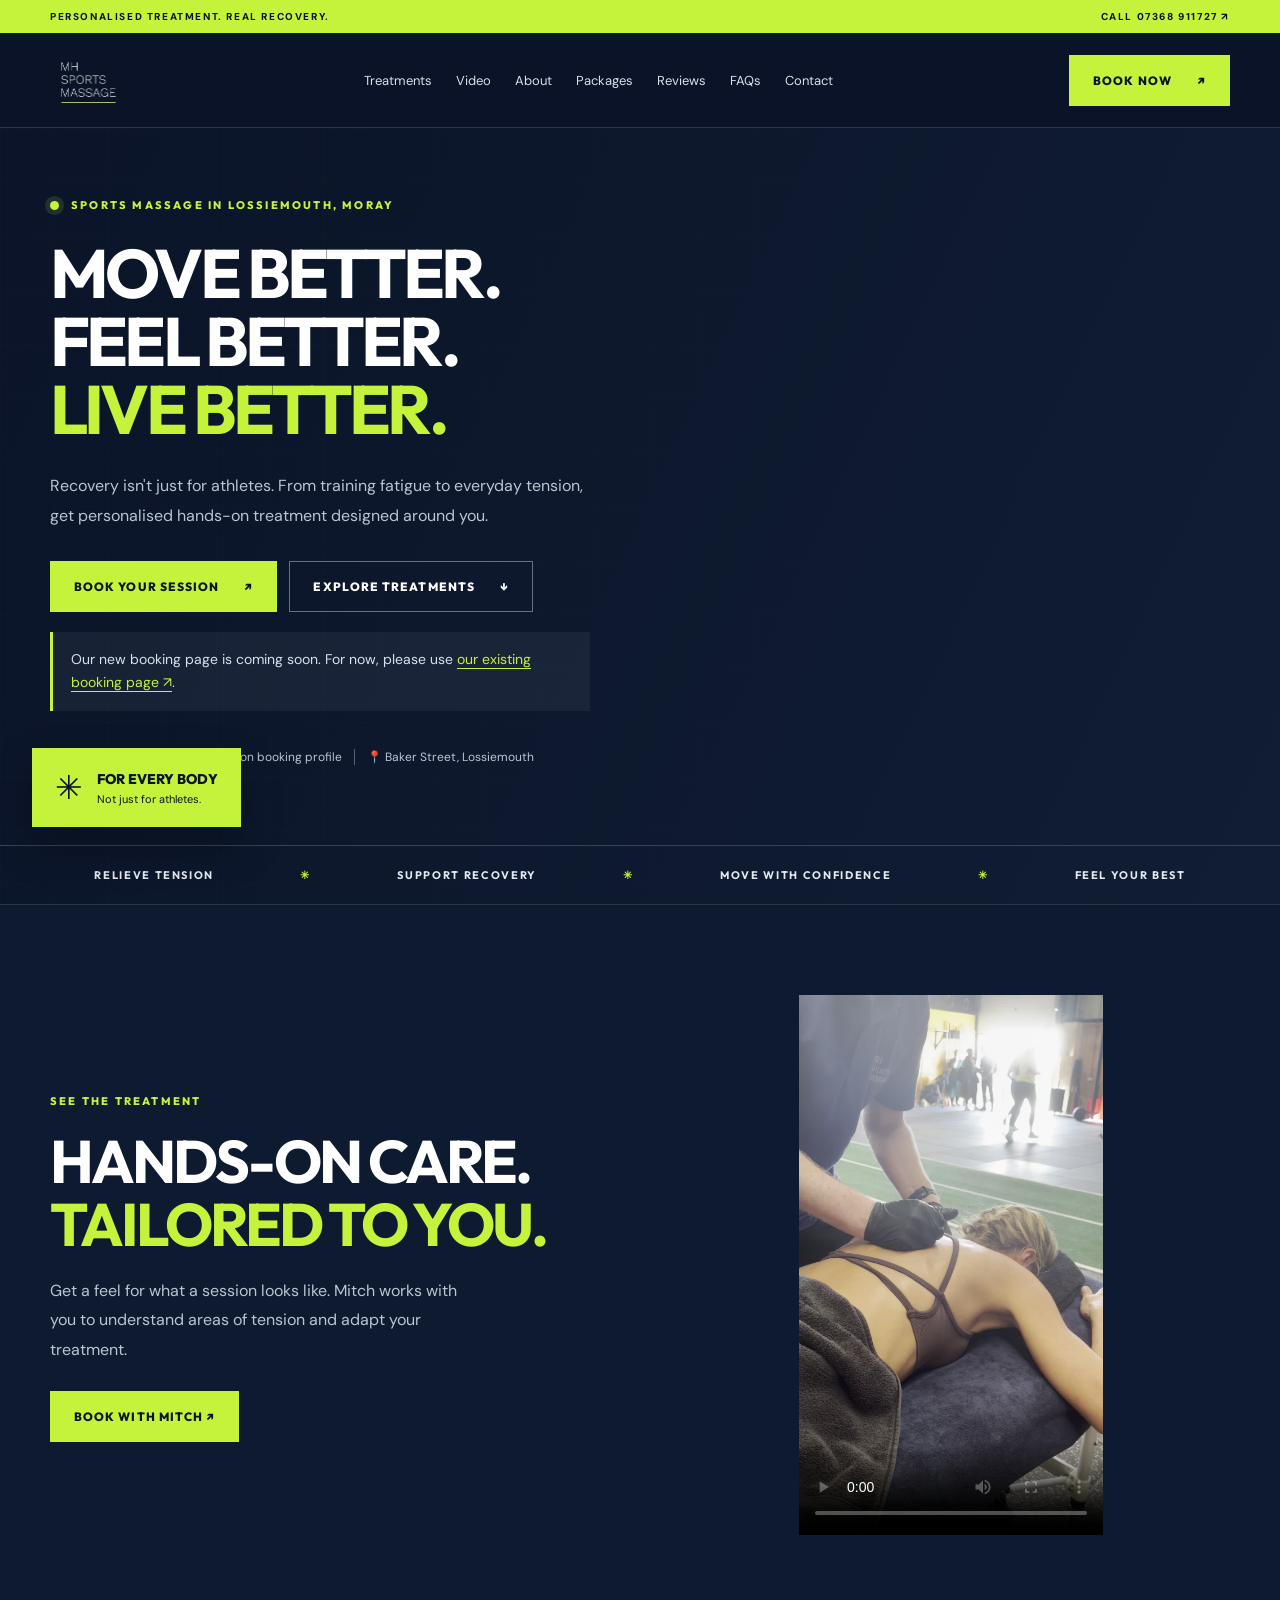
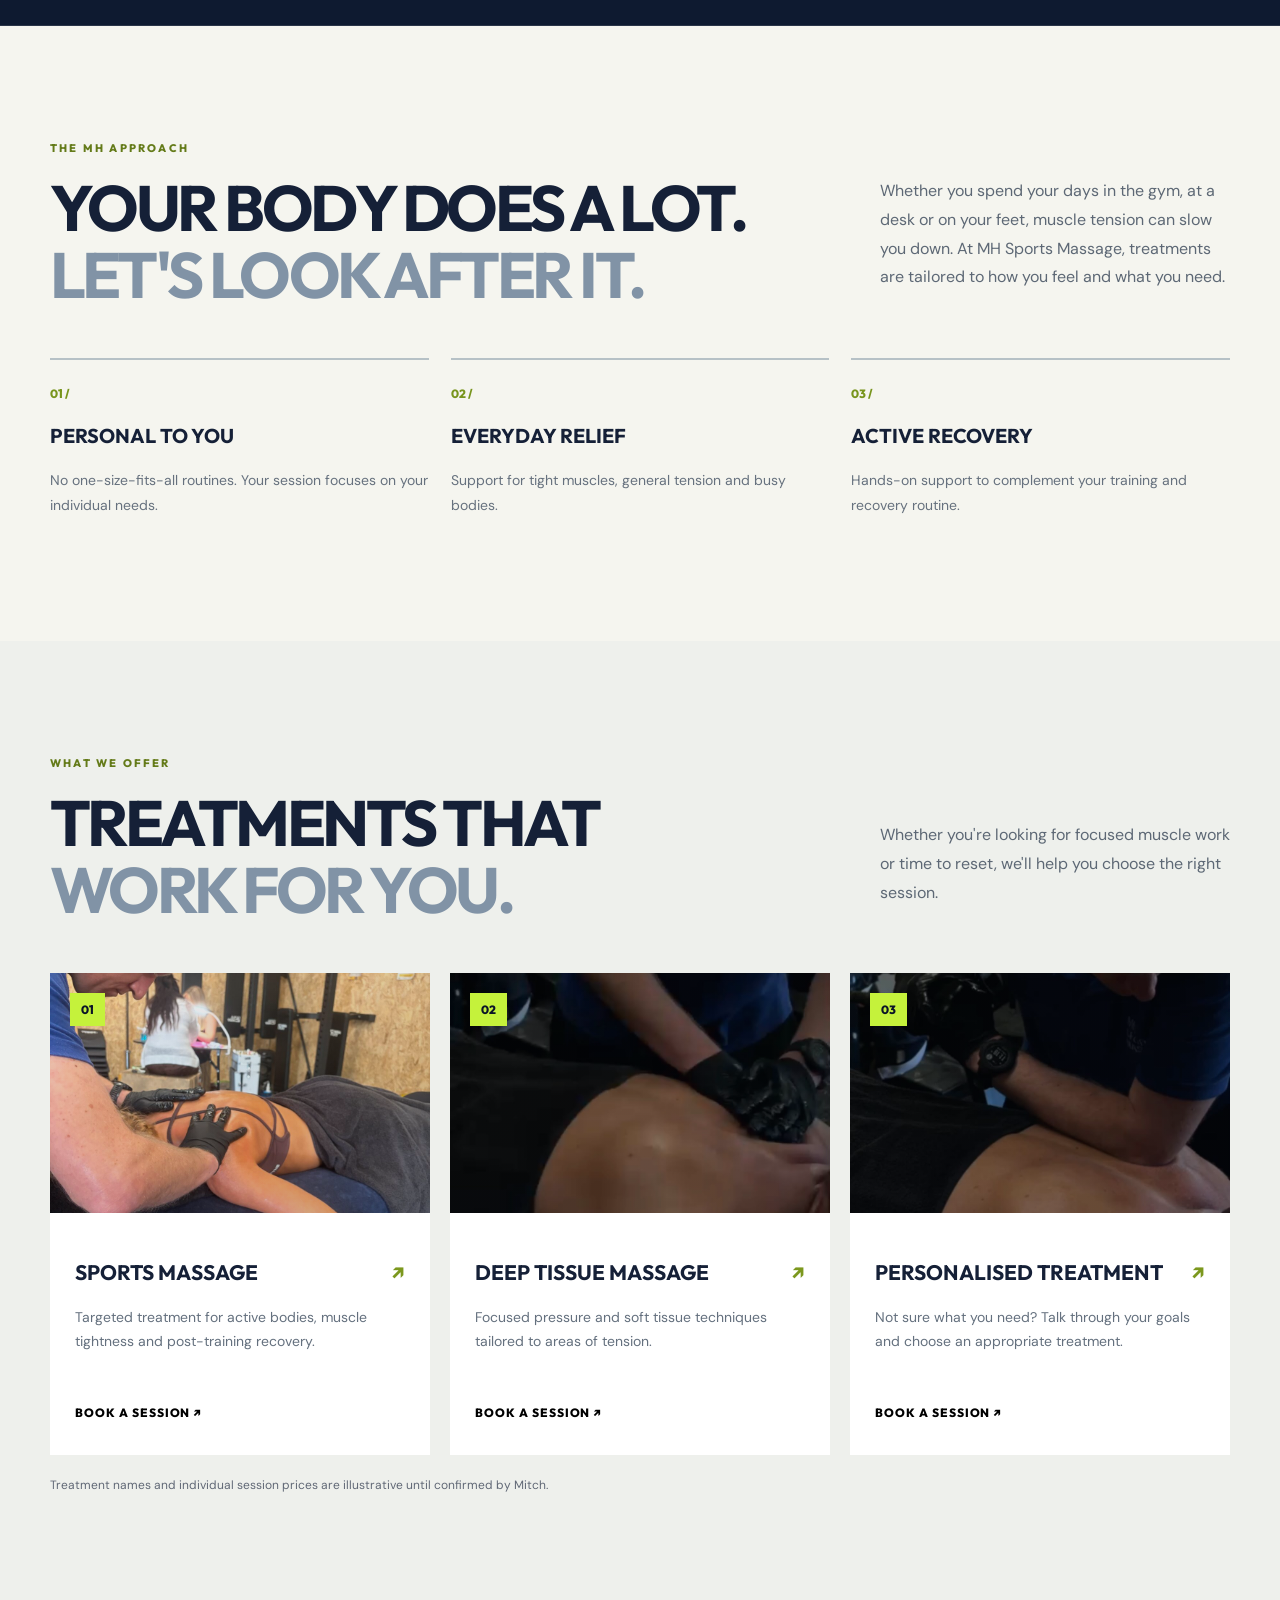
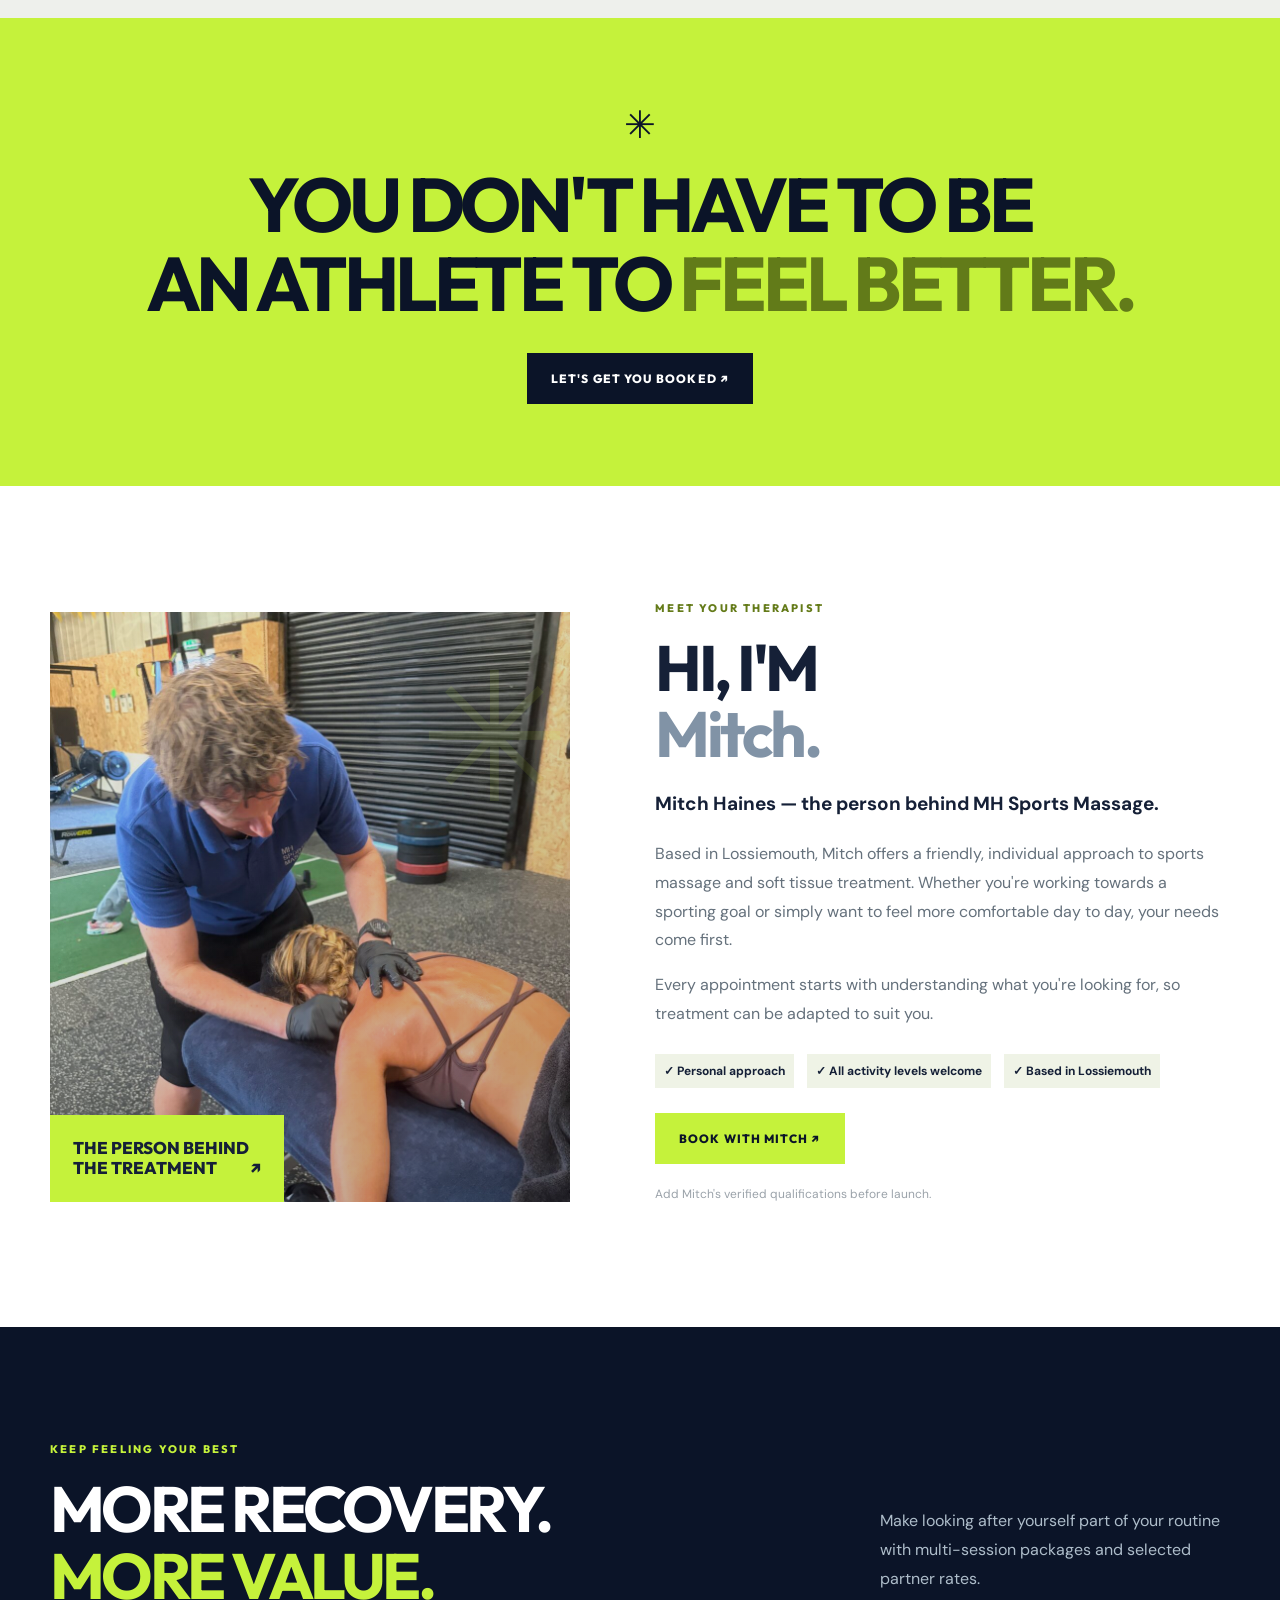
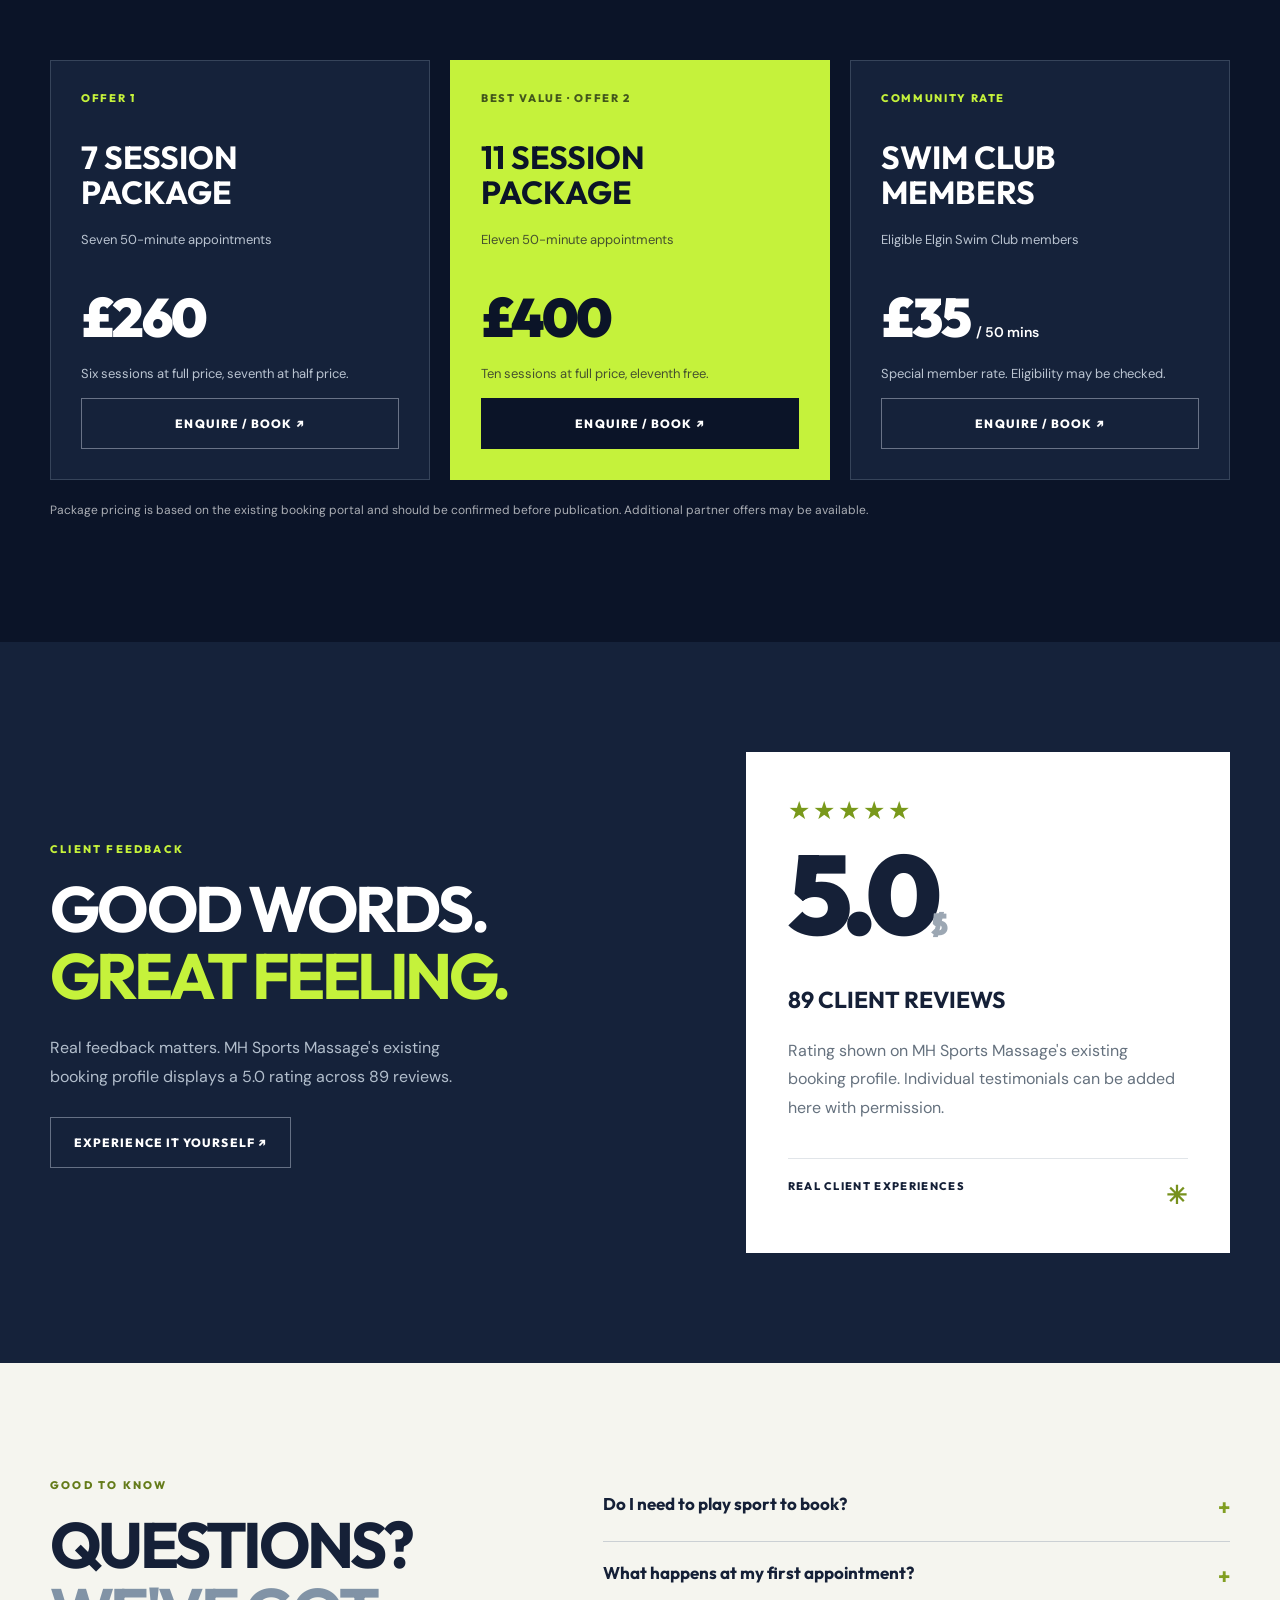
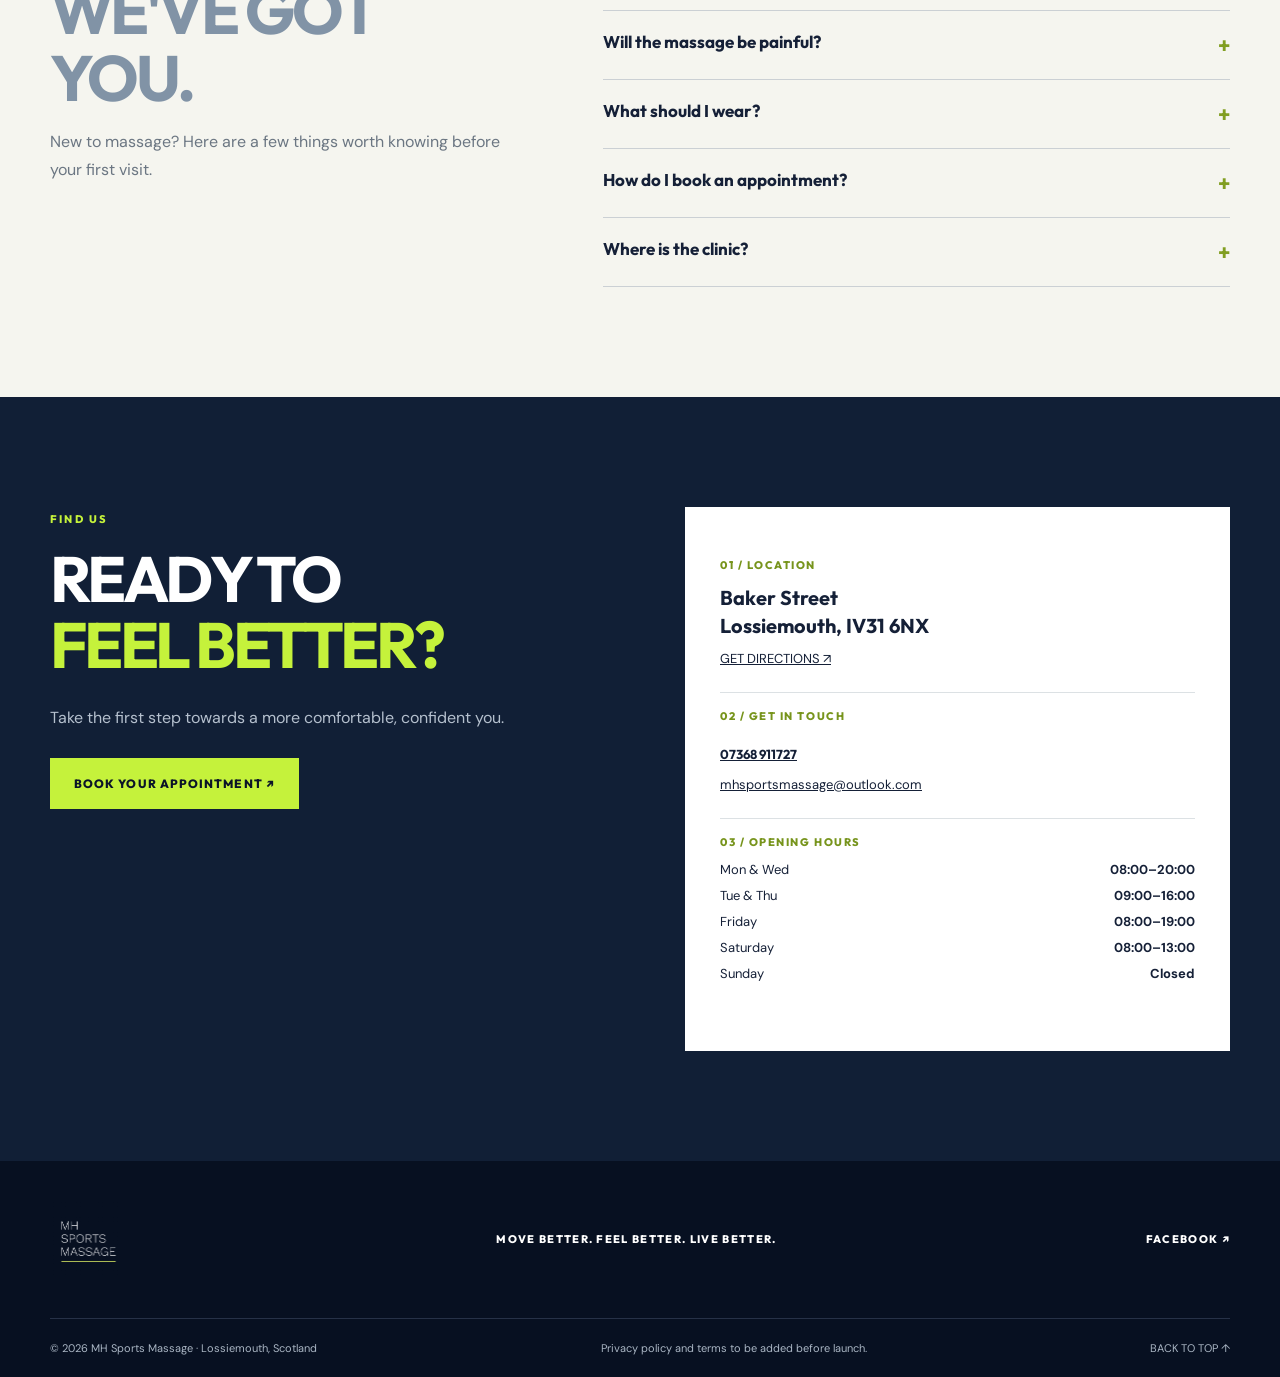
==== commit f1a30413: "remove overlapped text" ====
--- a/index.html
+++ b/index.html
@@ -174,10 +174,6 @@
           </div>
         </div>
 
-        <div class="hero-art" aria-hidden="true">
-          <div class="photo hero-photo">
-            <span>YOUR RECOVERY<br>STARTS HERE.</span>
-          </div>
 
           <div class="floating-note">
             <span class="mini-icon">✳</span>
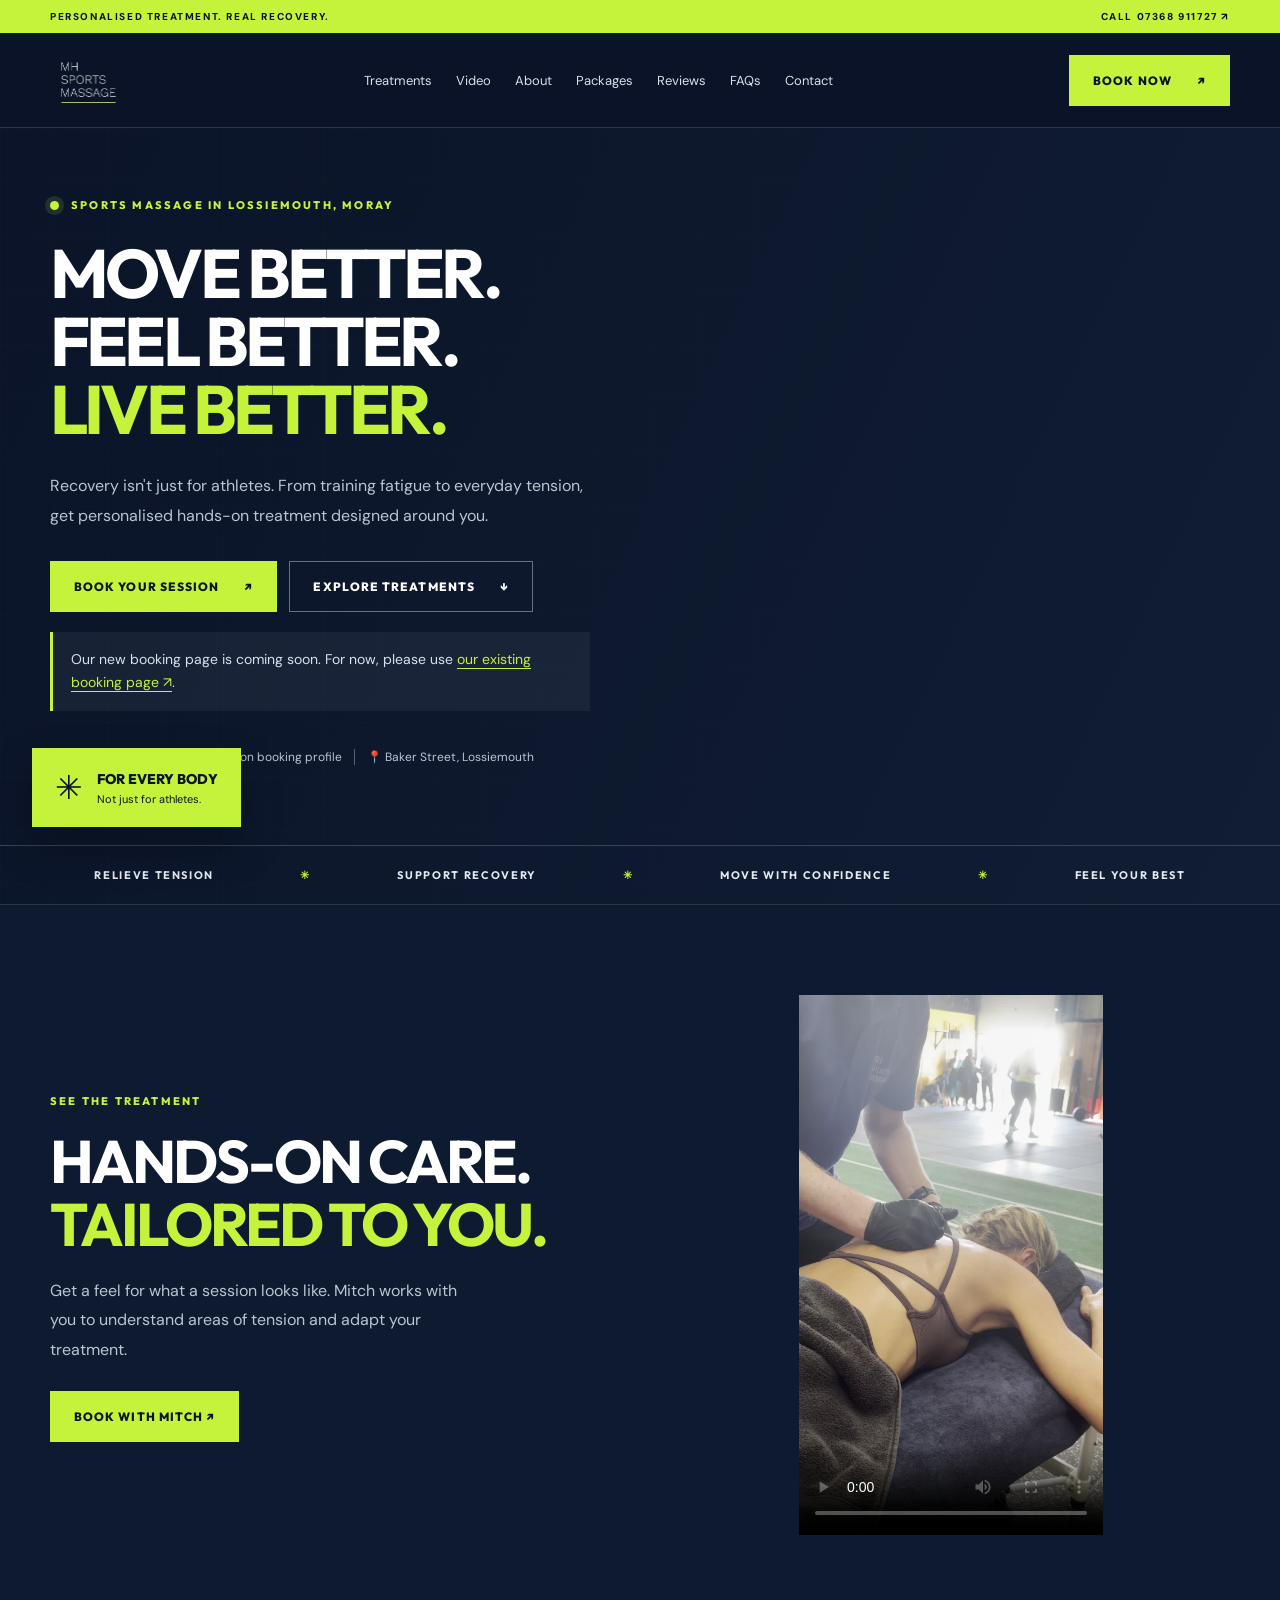
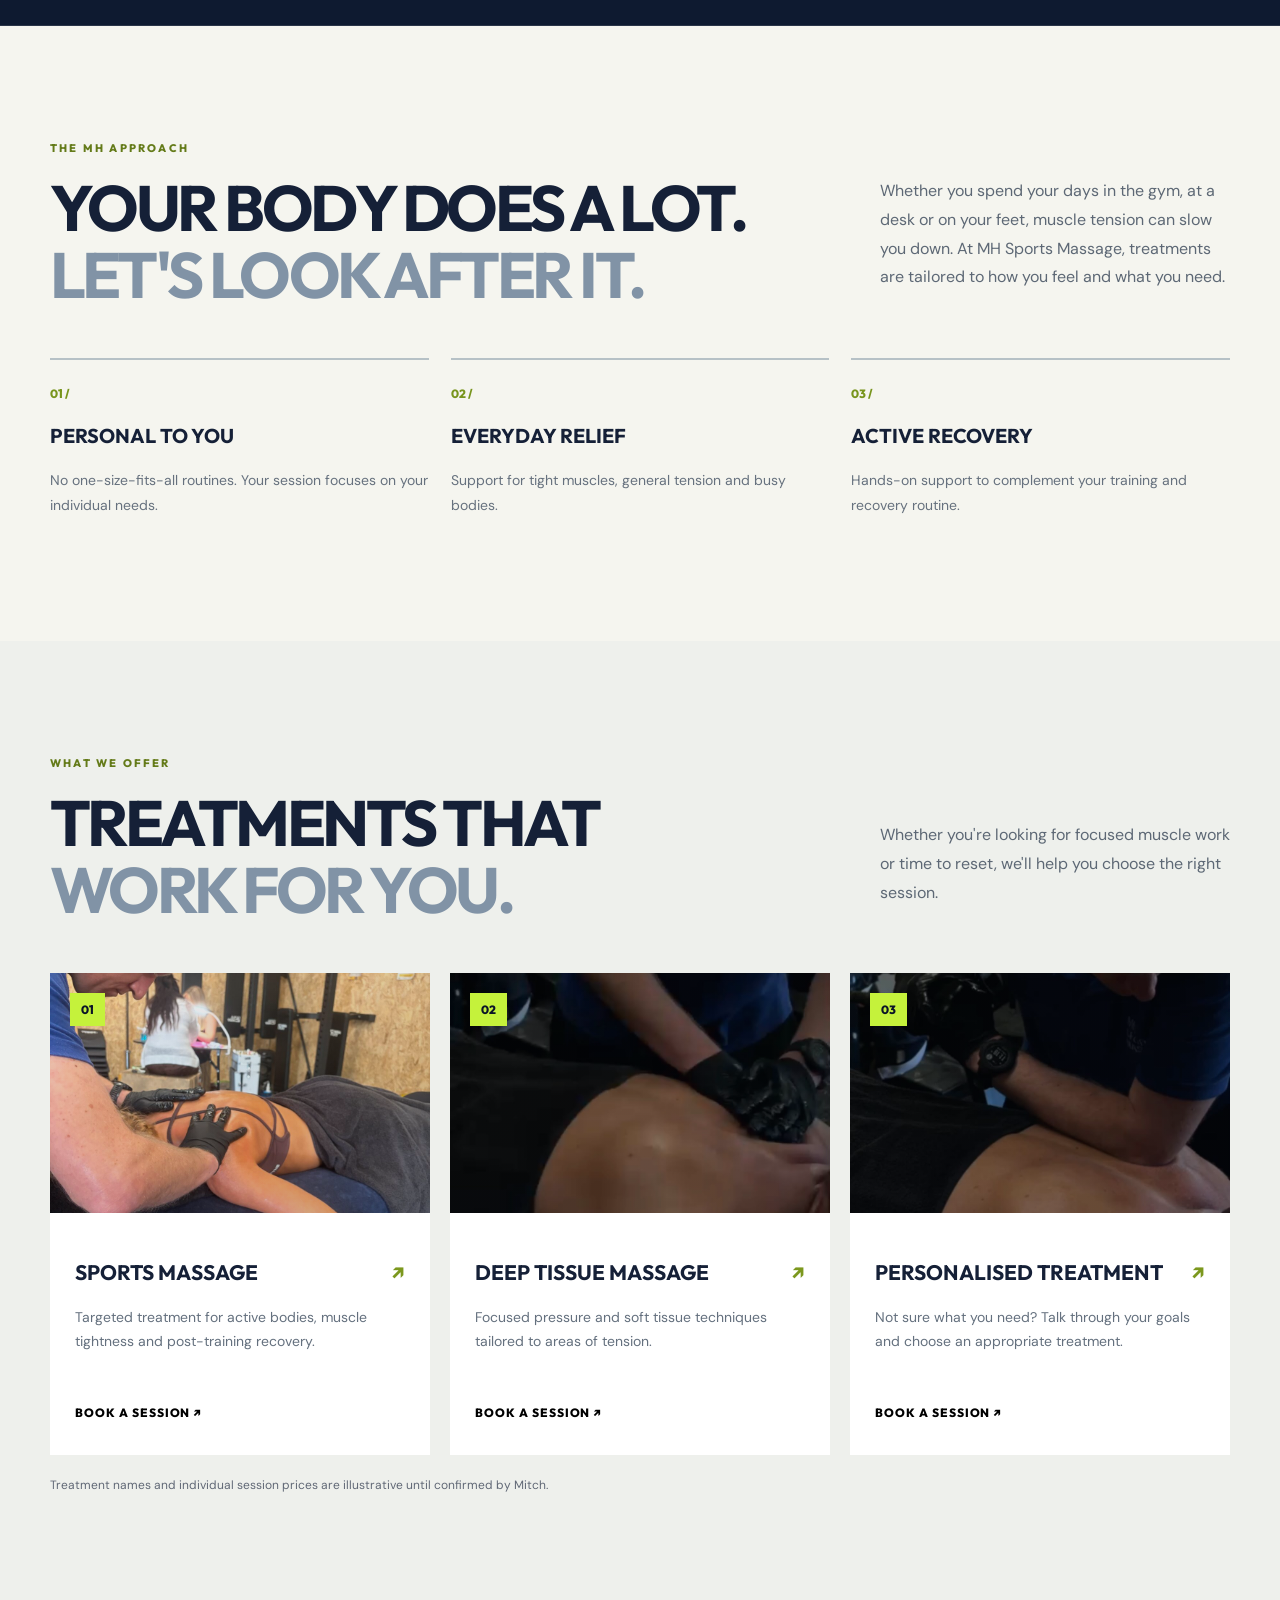
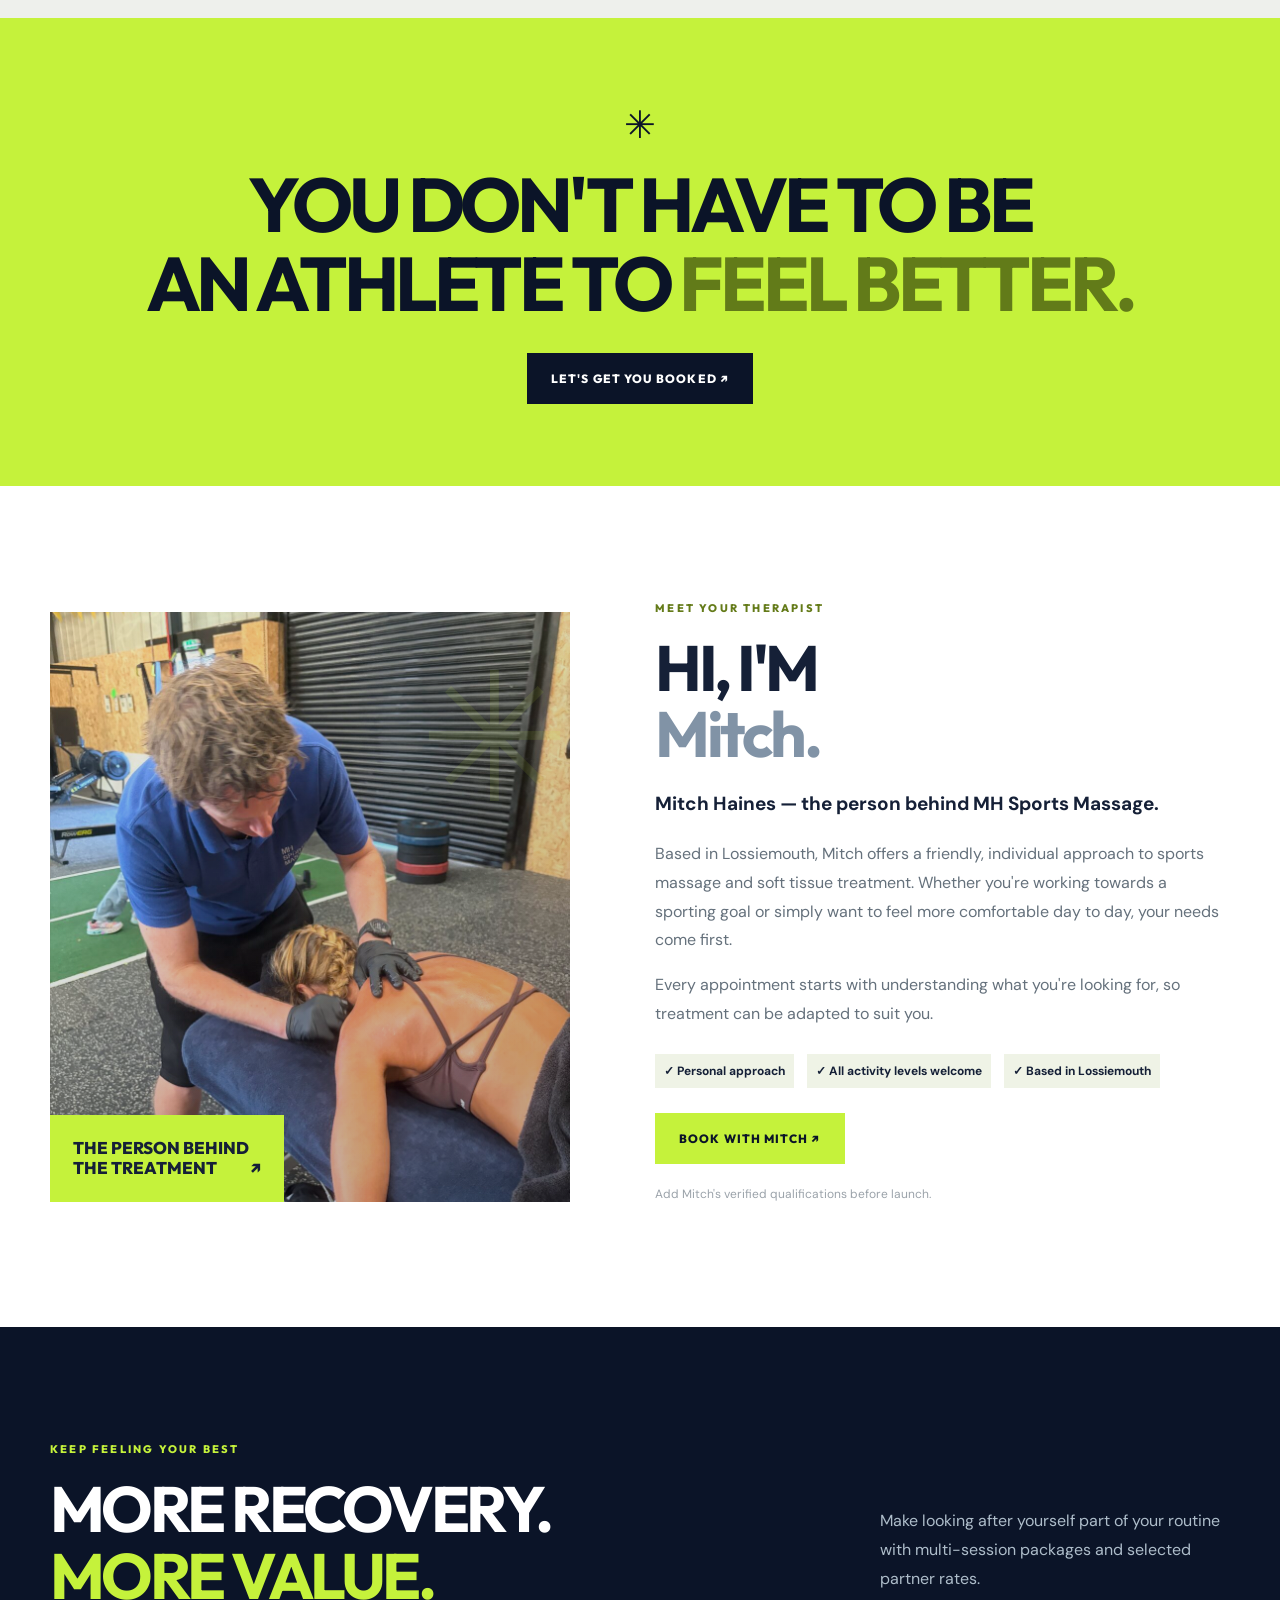
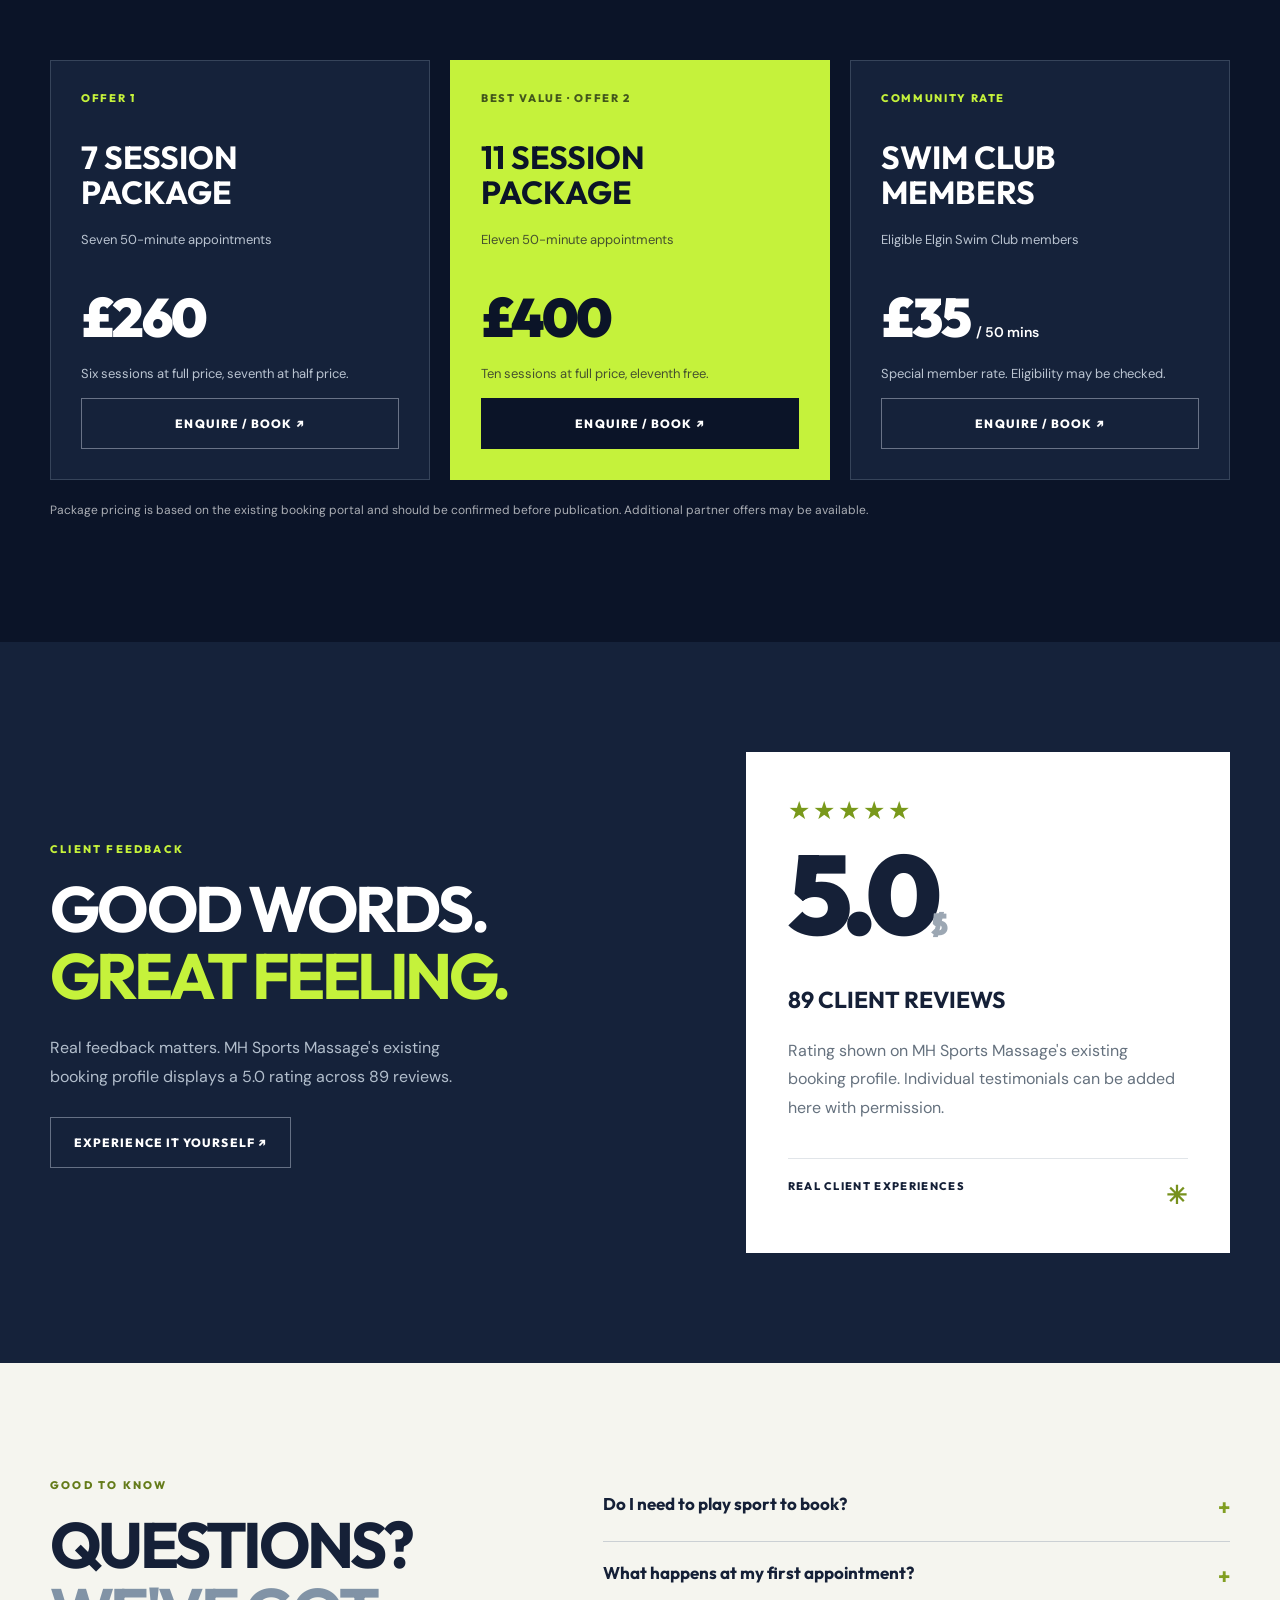
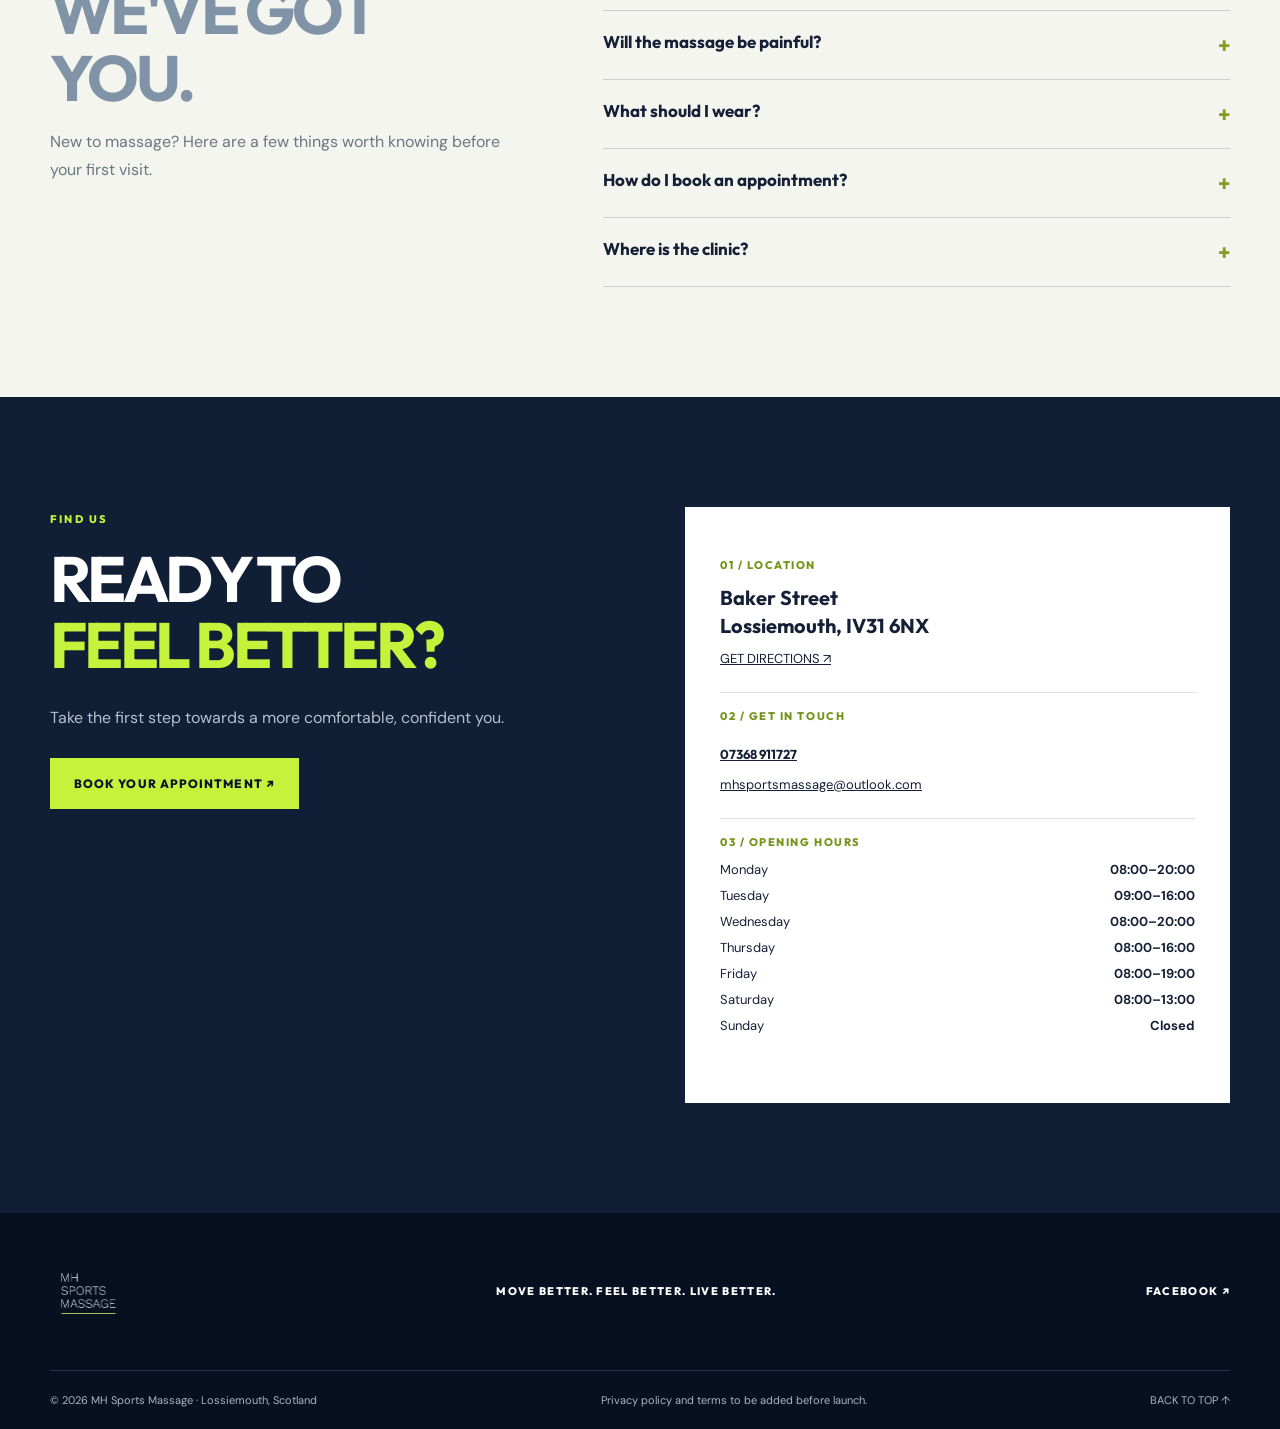
==== commit e61dbc13: "fix opening hours" ====
--- a/index.html
+++ b/index.html
@@ -173,7 +173,6 @@
             <span>📍 Baker Street, Lossiemouth</span>
           </div>
         </div>
-
 
           <div class="floating-note">
             <span class="mini-icon">✳</span>
@@ -627,8 +626,10 @@
           <div>
             <span>03 / OPENING HOURS</span>
             <ul class="hours">
-              <li>Mon &amp; Wed <b>08:00–20:00</b></li>
-              <li>Tue &amp; Thu <b>09:00–16:00</b></li>
+              <li>Monday <b>08:00–20:00</b></li>
+              <li>Tuesday <b>09:00–16:00</b></li>
+              <li>Wednesday <b>08:00–20:00</b></li>
+              <li>Thursday <b>08:00–16:00</b></li>
               <li>Friday <b>08:00–19:00</b></li>
               <li>Saturday <b>08:00–13:00</b></li>
               <li>Sunday <b>Closed</b></li>
@@ -792,4 +793,4 @@
     })();
   </script>
 </body>
-</html>
+</html>
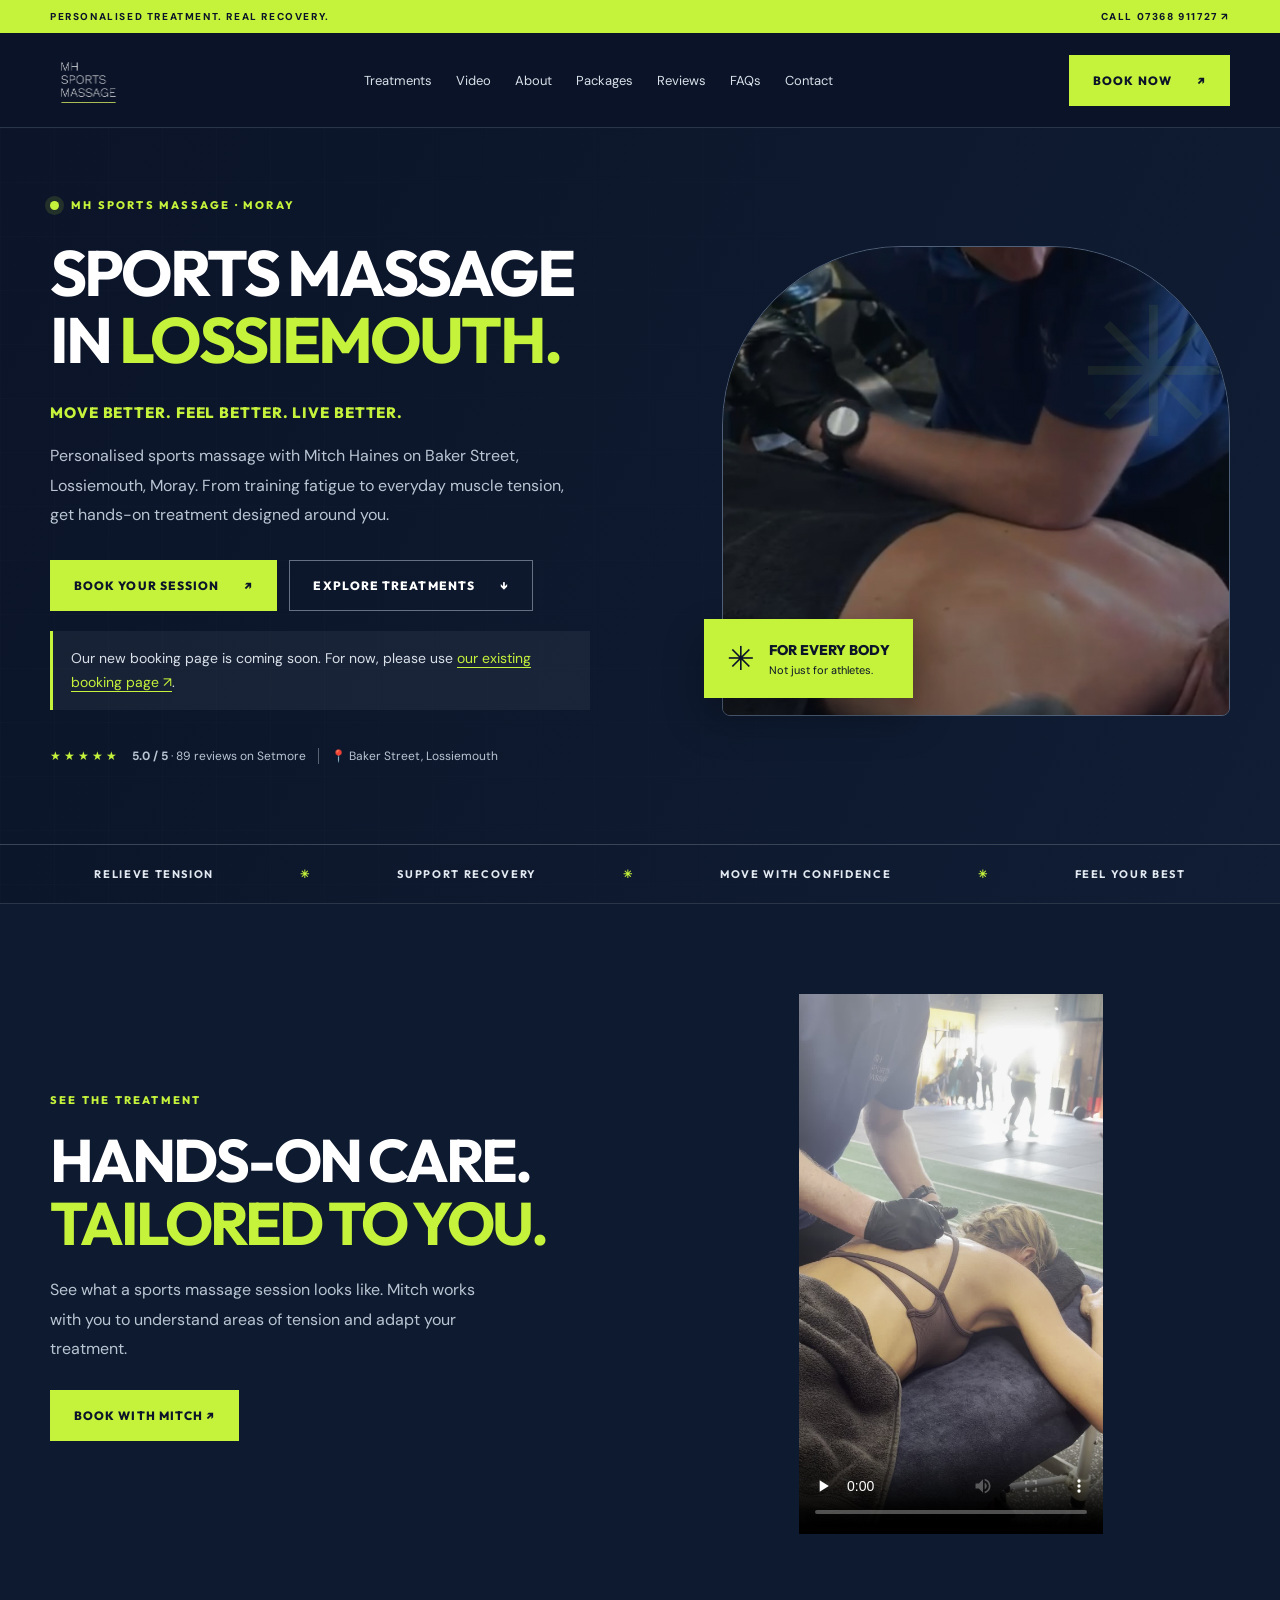
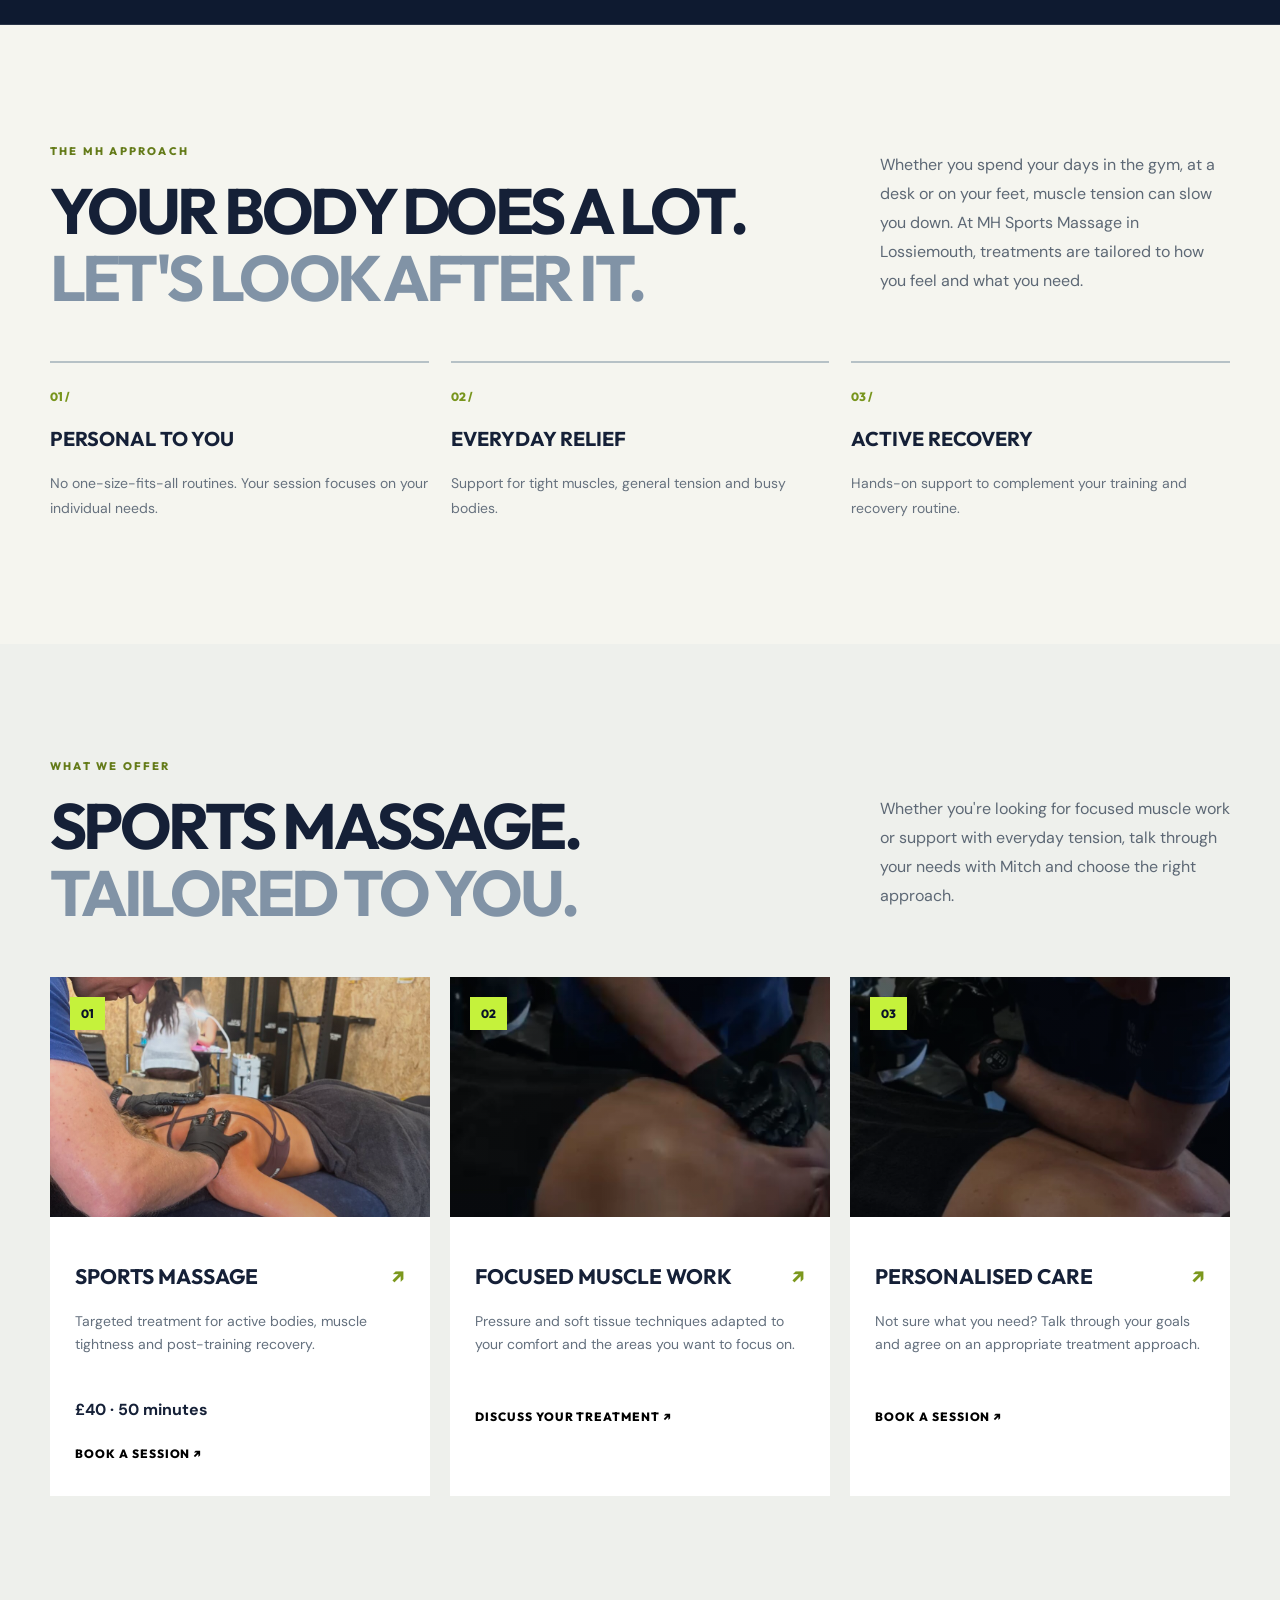
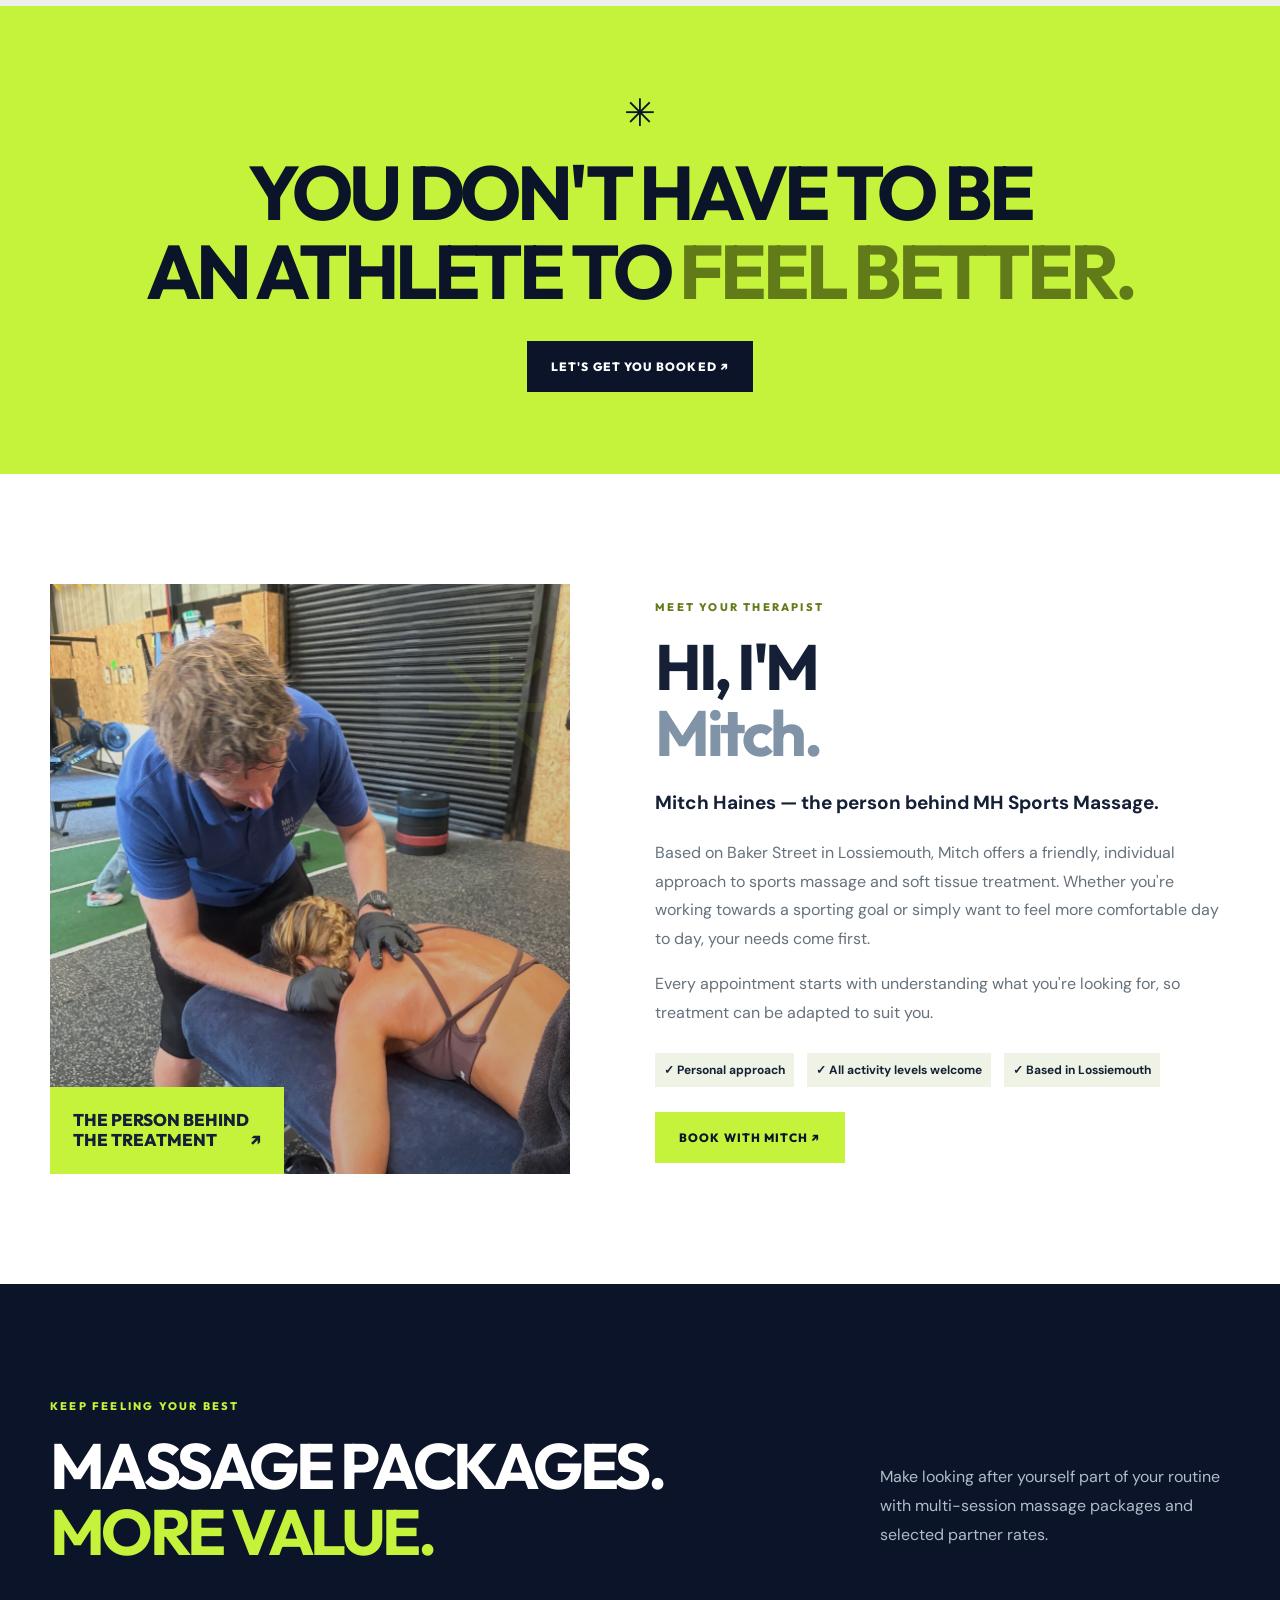
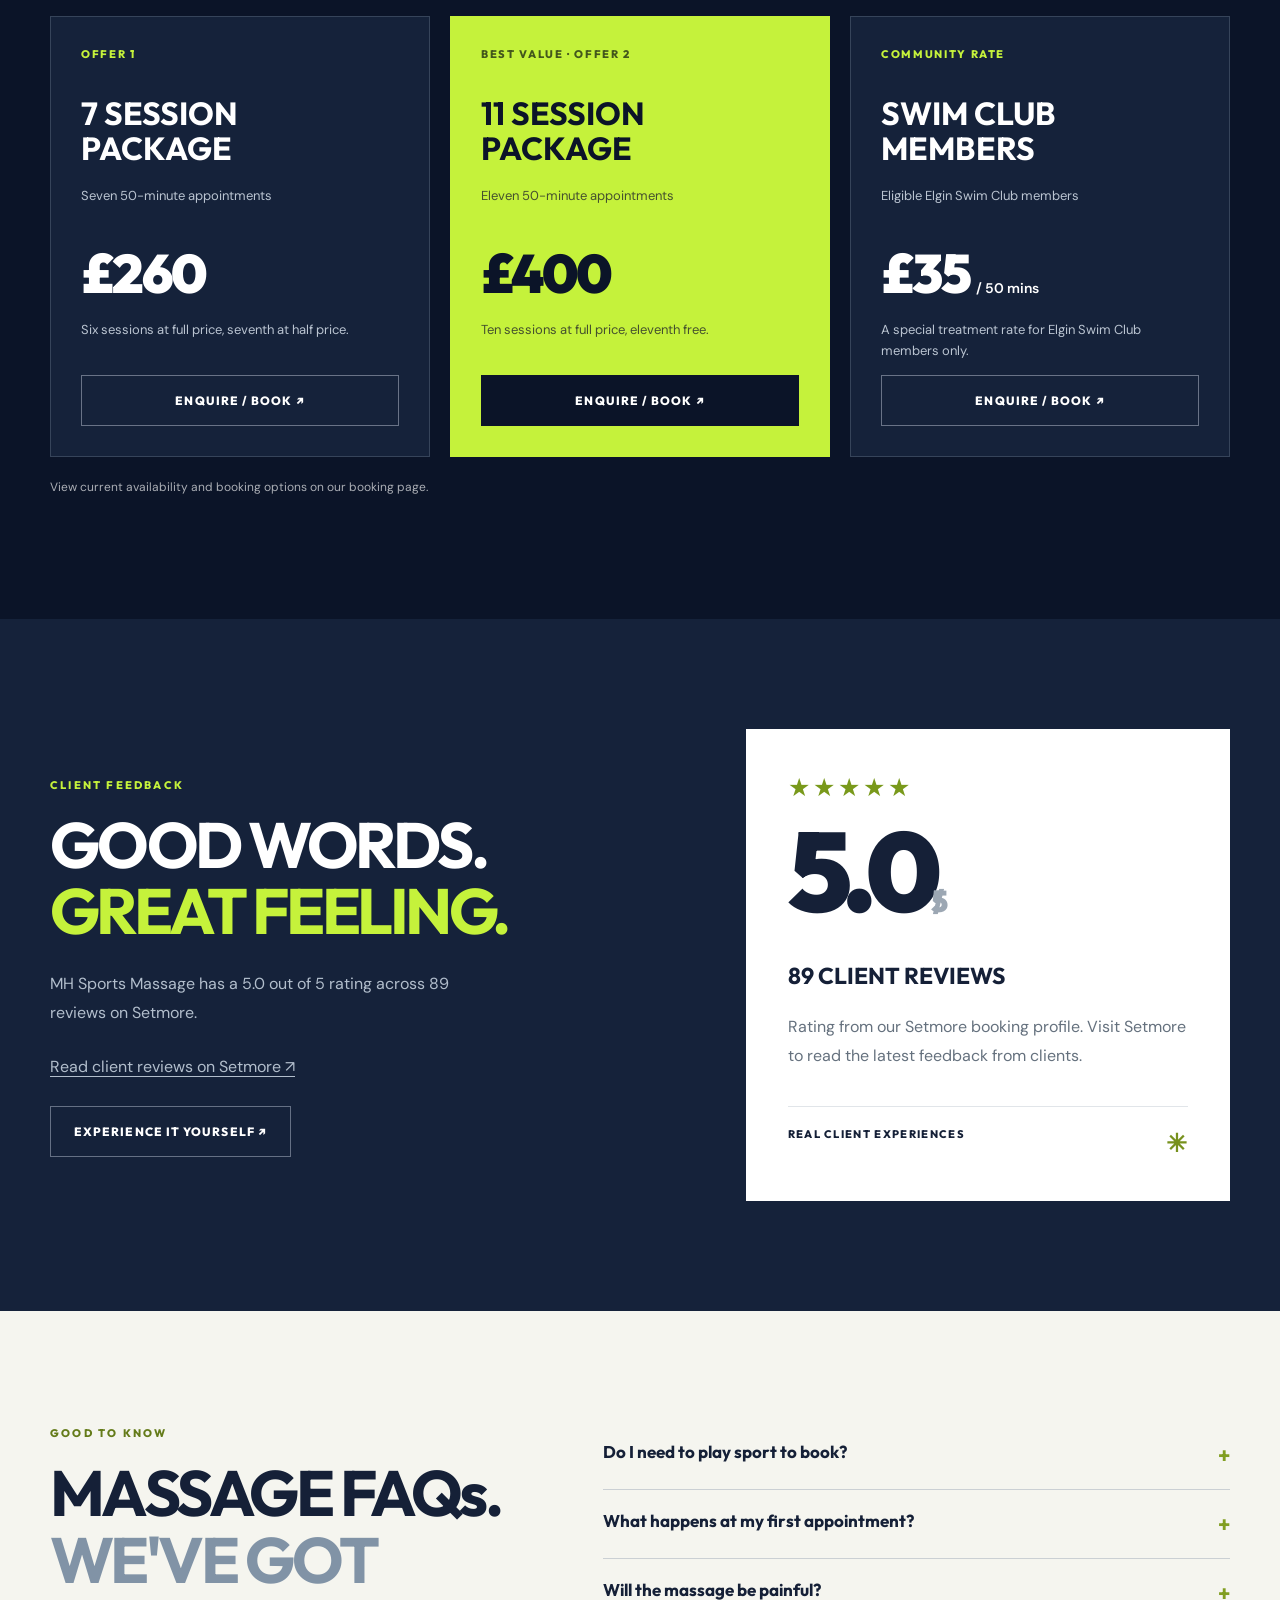
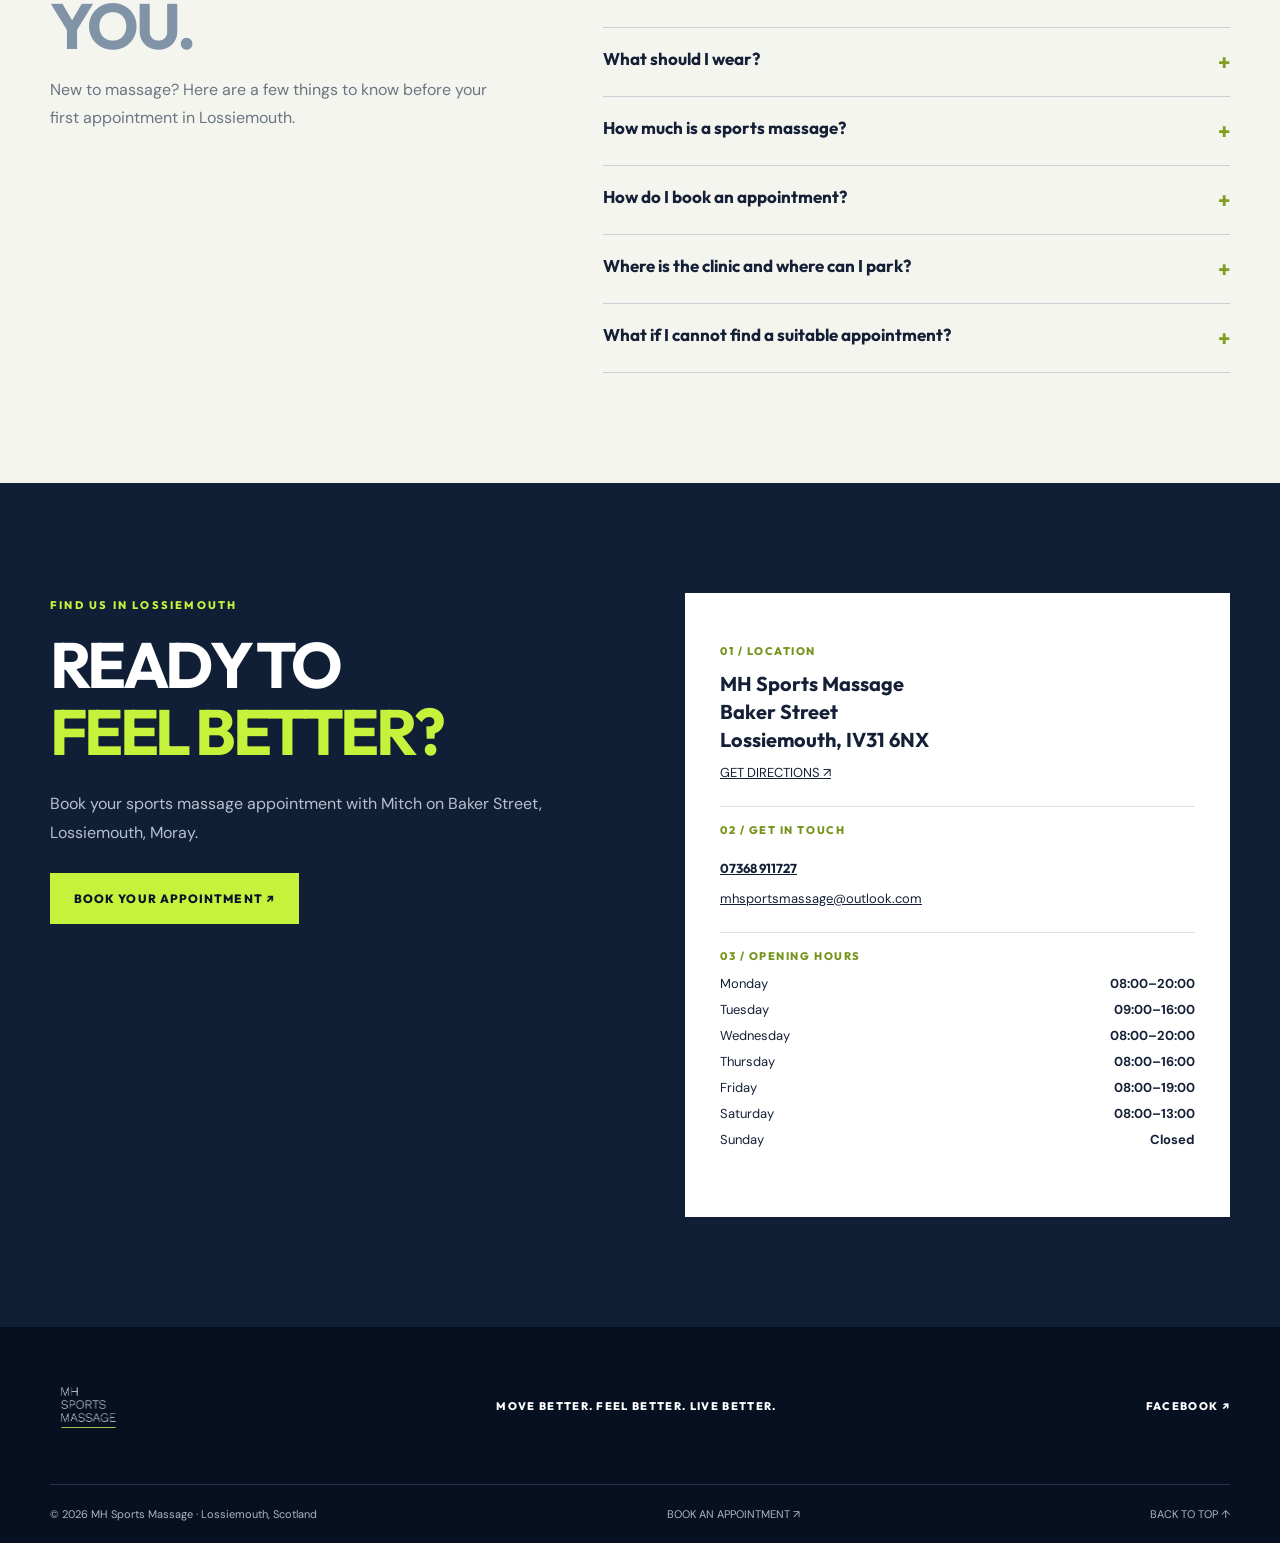
==== commit 6dde1e89: "imporve seo" ====
--- a/index.html
+++ b/index.html
@@ -4,48 +4,191 @@
   <meta charset="utf-8">
   <meta name="viewport" content="width=device-width, initial-scale=1">
   <meta name="theme-color" content="#0b1428">
-  <meta name="description" content="MH Sports Massage in Lossiemouth offers tailored sports massage and soft tissue treatments for athletes and everyday aches. Explore treatments, packages and book online.">
-  <title>MH Sports Massage | Sports Massage in Lossiemouth</title>
+
+  <title>Sports Massage in Lossiemouth, Moray | MH Sports Massage</title>
+  <meta name="description" content="Personalised sports massage with Mitch Haines in Lossiemouth, Moray. Support your recovery and ease muscle tension. View packages and book online.">
+  <link rel="canonical" href="https://mh-sportsmassage.co.uk/">
+
+  <meta property="og:type" content="website">
+  <meta property="og:locale" content="en_GB">
+  <meta property="og:site_name" content="MH Sports Massage">
+  <meta property="og:title" content="Sports Massage in Lossiemouth, Moray | MH Sports Massage">
+  <meta property="og:description" content="Personalised sports massage with Mitch Haines in Lossiemouth. Explore treatments, view packages and book your appointment.">
+  <meta property="og:url" content="https://mh-sportsmassage.co.uk/">
+  <meta property="og:image" content="https://mh-sportsmassage.co.uk/assets/IMG_7087.jpg">
+  <meta property="og:image:alt" content="Mitch providing sports massage treatment">
+
+  <meta name="twitter:card" content="summary_large_image">
+  <meta name="twitter:title" content="Sports Massage in Lossiemouth | MH Sports Massage">
+  <meta name="twitter:description" content="Personalised sports massage in Lossiemouth, Moray. View treatments, packages and book online.">
+  <meta name="twitter:image" content="https://mh-sportsmassage.co.uk/assets/IMG_7087.jpg">
+  <meta name="twitter:image:alt" content="Mitch providing sports massage treatment">
+
+  <link rel="icon" type="image/png" href="assets/logo-transparent.png">
+  <link rel="apple-touch-icon" href="assets/logo-transparent.png">
 
   <link rel="preconnect" href="https://fonts.googleapis.com">
   <link rel="preconnect" href="https://fonts.gstatic.com" crossorigin>
   <link href="https://fonts.googleapis.com/css2?family=DM+Sans:wght@400;500;600;700&family=Outfit:wght@400;500;600;700;800;900&display=swap" rel="stylesheet">
   <link rel="stylesheet" href="styles.css">
 
+  <script type="application/ld+json">
+  {
+    "@context": "https://schema.org",
+    "@graph": [
+      {
+        "@type": "LocalBusiness",
+        "@id": "https://mh-sportsmassage.co.uk/#business",
+        "name": "MH Sports Massage",
+        "url": "https://mh-sportsmassage.co.uk/",
+        "description": "Personalised sports massage and soft tissue treatment in Lossiemouth, Moray.",
+        "telephone": "+447368911727",
+        "email": "mhsportsmassage@outlook.com",
+        "logo": "https://mh-sportsmassage.co.uk/assets/logo-transparent.png",
+        "image": "https://mh-sportsmassage.co.uk/assets/IMG_7087.jpg",
+        "address": {
+          "@type": "PostalAddress",
+          "streetAddress": "Baker Street",
+          "addressLocality": "Lossiemouth",
+          "addressRegion": "Moray",
+          "postalCode": "IV31 6NX",
+          "addressCountry": "GB"
+        },
+        "sameAs": [
+          "https://mhsportsmassage.setmore.com/",
+          "https://www.facebook.com/share/1FNnqT8bEd/"
+        ],
+        "openingHoursSpecification": [
+          {
+            "@type": "OpeningHoursSpecification",
+            "dayOfWeek": ["Monday", "Wednesday"],
+            "opens": "08:00",
+            "closes": "20:00"
+          },
+          {
+            "@type": "OpeningHoursSpecification",
+            "dayOfWeek": "Tuesday",
+            "opens": "09:00",
+            "closes": "16:00"
+          },
+          {
+            "@type": "OpeningHoursSpecification",
+            "dayOfWeek": "Thursday",
+            "opens": "08:00",
+            "closes": "16:00"
+          },
+          {
+            "@type": "OpeningHoursSpecification",
+            "dayOfWeek": "Friday",
+            "opens": "08:00",
+            "closes": "19:00"
+          },
+          {
+            "@type": "OpeningHoursSpecification",
+            "dayOfWeek": "Saturday",
+            "opens": "08:00",
+            "closes": "13:00"
+          },
+          {
+            "@type": "OpeningHoursSpecification",
+            "dayOfWeek": "Sunday",
+            "opens": "00:00",
+            "closes": "00:00"
+          }
+        ]
+      },
+      {
+        "@type": "WebSite",
+        "@id": "https://mh-sportsmassage.co.uk/#website",
+        "url": "https://mh-sportsmassage.co.uk/",
+        "name": "MH Sports Massage",
+        "inLanguage": "en-GB",
+        "publisher": {
+          "@id": "https://mh-sportsmassage.co.uk/#business"
+        }
+      },
+      {
+        "@type": "WebPage",
+        "@id": "https://mh-sportsmassage.co.uk/#webpage",
+        "url": "https://mh-sportsmassage.co.uk/",
+        "name": "Sports Massage in Lossiemouth, Moray | MH Sports Massage",
+        "description": "Personalised sports massage with Mitch Haines in Lossiemouth, Moray. View treatments, packages and book online.",
+        "inLanguage": "en-GB",
+        "isPartOf": {
+          "@id": "https://mh-sportsmassage.co.uk/#website"
+        },
+        "about": {
+          "@id": "https://mh-sportsmassage.co.uk/#business"
+        }
+      }
+    ]
+  }
+  </script>
+
   <style>
-    .hero-photo {
-      background-image:
-        linear-gradient(150deg, #20334d22, #0b142877),
-        url("assets/WhatsApp Image 2026-10-14 at 15.11.09.jpeg");
-      background-position: center 35%;
-    }
-
-    .photo-one {
-      background-image:
-        linear-gradient(140deg, #1b2d4811, #0b142833),
-        url("assets/IMG_7088.jpg");
-      background-position: center 40%;
-    }
-
-    .photo-two {
-      background-image:
-        linear-gradient(140deg, #1b2d4811, #0b142833),
-        url("assets/WhatsApp Image 2026-10-14 at 15.11.09 (2).jpeg");
-      background-position: center 45%;
-    }
-
-    .photo-three {
-      background-image:
-        linear-gradient(140deg, #1b2d4811, #0b142833),
-        url("assets/WhatsApp Image 2026-10-14 at 15.11.09 (1).jpeg");
-      background-position: center 40%;
-    }
-
+    /* Real image elements replace the previous CSS-only photographs. */
+    .hero-photo,
+    .photo-one,
+    .photo-two,
+    .photo-three,
     .about-image {
-      background-image:
-        linear-gradient(145deg, #1a304511, #0b142844),
-        url("assets/IMG_7087.jpg");
-      background-position: center 35%;
+      background-image: none;
+    }
+
+    .photo > .treatment-image {
+      position: absolute;
+      inset: 0;
+      display: block;
+      width: 100%;
+      height: 100%;
+      object-fit: cover;
+      object-position: center 40%;
+    }
+
+    .hero-photo > .treatment-image {
+      object-position: center 35%;
+    }
+
+    .photo-two > .treatment-image {
+      object-position: center 45%;
+    }
+
+    .about-image > .treatment-image {
+      object-position: center 35%;
+    }
+
+    .photo::before {
+      content: "";
+      position: absolute;
+      inset: 0;
+      z-index: 1;
+      pointer-events: none;
+      background: linear-gradient(145deg, #1a304511, #0b142844);
+    }
+
+    .hero-photo::before {
+      background: linear-gradient(150deg, #20334d22, #0b142877);
+    }
+
+    .photo > span,
+    .photo > .about-tag {
+      z-index: 2;
+    }
+
+    .hero .hero-title {
+      font-size: clamp(42px, 5vw, 72px);
+      line-height: 1.04;
+      letter-spacing: -0.045em;
+      overflow-wrap: normal;
+    }
+
+    .hero-content .hero-tagline {
+      color: var(--lime, #c5f23b);
+      font-family: "Outfit", sans-serif;
+      font-weight: 800;
+      font-size: 15px;
+      letter-spacing: 0.06em;
+      line-height: 1.6;
     }
 
     .booking-notice {
@@ -75,6 +218,29 @@
     .booking-content .btn {
       max-width: 100%;
     }
+
+    .contact-address {
+      font-style: normal;
+    }
+
+    .faq-list a,
+    .reviews a:not(.btn) {
+      text-decoration: underline;
+      text-underline-offset: 4px;
+      overflow-wrap: anywhere;
+    }
+
+    .service-price {
+      display: block;
+      margin: 0 0 16px;
+      font-weight: 700;
+    }
+
+    @media (max-width: 600px) {
+      .hero .hero-title {
+        font-size: clamp(38px, 10vw, 56px);
+      }
+    }
   </style>
 </head>
 
@@ -92,7 +258,7 @@
         <img
           class="brand-logo"
           src="assets/logo-transparent.png"
-          alt="MH Sports Massage logo"
+          alt="MH Sports Massage"
           width="56"
           height="56"
         >
@@ -120,40 +286,43 @@
       </nav>
 
       <button type="button" class="btn btn-lime nav-book" data-book>
-        BOOK NOW <span>↗</span>
+        BOOK NOW <span aria-hidden="true">↗</span>
       </button>
     </div>
   </header>
 
   <main id="main">
-    <section class="hero">
-      <div class="hero-grid"></div>
+    <section class="hero" aria-labelledby="hero-title">
+      <div class="hero-grid" aria-hidden="true"></div>
 
       <div class="container hero-inner">
         <div class="hero-content">
           <div class="eyebrow">
-            <span class="pulse"></span>
-            SPORTS MASSAGE IN LOSSIEMOUTH, MORAY
-          </div>
-
-          <h1>
-            MOVE BETTER.<br>
-            FEEL BETTER.<br>
-            <em>LIVE BETTER.</em>
+            <span class="pulse" aria-hidden="true"></span>
+            MH SPORTS MASSAGE · MORAY
+          </div>
+
+          <h1 class="hero-title" id="hero-title">
+            SPORTS MASSAGE<br>
+            IN <em>LOSSIEMOUTH.</em>
           </h1>
 
-          <p>
-            Recovery isn't just for athletes. From training fatigue to
-            everyday tension, get personalised hands-on treatment
-            designed around you.
+          <p class="hero-tagline">
+            MOVE BETTER. FEEL BETTER. LIVE BETTER.
+          </p>
+
+          <p>
+            Personalised sports massage with Mitch Haines on Baker Street,
+            Lossiemouth, Moray. From training fatigue to everyday muscle
+            tension, get hands-on treatment designed around you.
           </p>
 
           <div class="hero-actions">
             <button type="button" class="btn btn-lime" data-book>
-              BOOK YOUR SESSION <span>↗</span>
+              BOOK YOUR SESSION <span aria-hidden="true">↗</span>
             </button>
             <a class="btn btn-outline" href="#services">
-              EXPLORE TREATMENTS <span>↓</span>
+              EXPLORE TREATMENTS <span aria-hidden="true">↓</span>
             </a>
           </div>
 
@@ -167,15 +336,33 @@
           </div>
 
           <div class="hero-proof">
-            <div class="stars">★★★★★</div>
-            <span><b>5.0 / 5</b> · 89 reviews on booking profile</span>
-            <span class="divider"></span>
+            <div class="stars" aria-hidden="true">★★★★★</div>
+            <span>
+              <b>5.0 / 5</b> ·
+              <a
+                href="https://mhsportsmassage.setmore.com/#reviews"
+                target="_blank"
+                rel="noopener noreferrer"
+              >89 reviews on Setmore</a>
+            </span>
+            <span class="divider" aria-hidden="true"></span>
             <span>📍 Baker Street, Lossiemouth</span>
           </div>
         </div>
 
+        <div class="hero-art">
+          <div class="photo hero-photo">
+            <img
+              class="treatment-image"
+              src="assets/WhatsApp Image 2026-10-14 at 15.11.09.jpeg"
+              alt="Mitch providing a shoulder and upper-back massage"
+              fetchpriority="high"
+              decoding="async"
+            >
+         </div>
+
           <div class="floating-note">
-            <span class="mini-icon">✳</span>
+            <span class="mini-icon" aria-hidden="true">✳</span>
             <div>
               <strong>FOR EVERY BODY</strong>
               <small>Not just for athletes.</small>
@@ -186,23 +373,25 @@
 
       <div class="hero-bottom">
         <span>RELIEVE TENSION</span>
-        <span>✳</span>
+        <span aria-hidden="true">✳</span>
         <span>SUPPORT RECOVERY</span>
-        <span>✳</span>
+        <span aria-hidden="true">✳</span>
         <span>MOVE WITH CONFIDENCE</span>
-        <span>✳</span>
+        <span aria-hidden="true">✳</span>
         <span>FEEL YOUR BEST</span>
       </div>
     </section>
 
-    <section class="media-feature" id="in-action">
+    <section class="media-feature" id="in-action" aria-labelledby="video-title">
       <div class="container media-feature-grid">
         <div>
           <span class="kicker">SEE THE TREATMENT</span>
-          <h2>HANDS-ON CARE.<br><span>TAILORED TO YOU.</span></h2>
-          <p>
-            Get a feel for what a session looks like. Mitch works with
-            you to understand areas of tension and adapt your treatment.
+          <h2 id="video-title">
+            HANDS-ON CARE.<br><span>TAILORED TO YOU.</span>
+          </h2>
+          <p>
+            See what a sports massage session looks like. Mitch works
+            with you to understand areas of tension and adapt your treatment.
           </p>
           <button type="button" class="btn btn-lime" data-book>
             BOOK WITH MITCH ↗
@@ -213,31 +402,33 @@
           <video
             controls
             playsinline
-            preload="metadata"
+            preload="none"
             poster="assets/video-poster.jpg"
-            aria-label="MH Sports Massage treatment demonstration"
+            aria-label="Sports massage treatment demonstration with Mitch"
           >
             <source src="assets/treatment-video.mp4" type="video/mp4">
             Your browser does not support HTML5 video.
+            <a href="assets/treatment-video.mp4">Watch the treatment video</a>.
           </video>
         </div>
       </div>
     </section>
 
-    <section class="section intro">
+    <section class="section intro" aria-labelledby="approach-title">
       <div class="container">
         <div class="intro-head">
           <div>
             <span class="kicker">THE MH APPROACH</span>
-            <h2>
+            <h2 id="approach-title">
               YOUR BODY DOES A LOT.<br>
               <span>LET'S LOOK AFTER IT.</span>
             </h2>
           </div>
           <p>
             Whether you spend your days in the gym, at a desk or on your
-            feet, muscle tension can slow you down. At MH Sports Massage,
-            treatments are tailored to how you feel and what you need.
+            feet, muscle tension can slow you down. At MH Sports Massage
+            in Lossiemouth, treatments are tailored to how you feel and
+            what you need.
           </p>
         </div>
 
@@ -271,91 +462,99 @@
       </div>
     </section>
 
-    <section class="section services" id="services">
+    <section class="section services" id="services" aria-labelledby="services-title">
       <div class="container">
         <div class="section-heading">
           <div>
             <span class="kicker">WHAT WE OFFER</span>
-            <h2>TREATMENTS THAT<br><span>WORK FOR YOU.</span></h2>
-          </div>
-          <p>
-            Whether you're looking for focused muscle work or time to
-            reset, we'll help you choose the right session.
+            <h2 id="services-title">
+              SPORTS MASSAGE.<br><span>TAILORED TO YOU.</span>
+            </h2>
+          </div>
+          <p>
+            Whether you're looking for focused muscle work or support
+            with everyday tension, talk through your needs with Mitch
+            and choose the right approach.
           </p>
         </div>
 
         <div class="service-grid">
           <article class="service-card">
-            <div
-              class="service-photo photo photo-one"
-              role="img"
-              aria-label="Mitch providing a shoulder sports massage"
-            >
-              <span class="service-num">01</span>
+            <div class="service-photo photo photo-one">
+              <img
+                class="treatment-image"
+                src="assets/IMG_7088.jpg"
+                alt="Hands-on shoulder massage treatment"
+                loading="lazy"
+                decoding="async"
+              >
+              <span class="service-num" aria-hidden="true">01</span>
             </div>
             <div class="service-body">
-              <h3>SPORTS MASSAGE <span>↗</span></h3>
+              <h3>SPORTS MASSAGE <span aria-hidden="true">↗</span></h3>
               <p>
                 Targeted treatment for active bodies, muscle tightness
                 and post-training recovery.
+              </p>
+              <span class="service-price">£40 · 50 minutes</span>
+              <button type="button" class="text-link" data-book>
+                BOOK A SESSION ↗
+              </button>
+            </div>
+          </article>
+
+          <article class="service-card">
+            <div class="service-photo photo photo-two">
+              <img
+                class="treatment-image"
+                src="assets/WhatsApp Image 2026-10-14 at 15.11.09 (2).jpeg"
+                alt="Mitch working on a client's upper-back muscles"
+                loading="lazy"
+                decoding="async"
+              >
+              <span class="service-num" aria-hidden="true">02</span>
+            </div>
+            <div class="service-body">
+              <h3>FOCUSED MUSCLE WORK <span aria-hidden="true">↗</span></h3>
+              <p>
+                Pressure and soft tissue techniques adapted to your
+                comfort and the areas you want to focus on.
+              </p>
+              <button type="button" class="text-link" data-book>
+                DISCUSS YOUR TREATMENT ↗
+              </button>
+            </div>
+          </article>
+
+          <article class="service-card">
+            <div class="service-photo photo photo-three">
+              <img
+                class="treatment-image"
+                src="assets/WhatsApp Image 2026-10-14 at 15.11.09 (1).jpeg"
+                alt="Personalised shoulder treatment during a massage session"
+                loading="lazy"
+                decoding="async"
+              >
+              <span class="service-num" aria-hidden="true">03</span>
+            </div>
+            <div class="service-body">
+              <h3>PERSONALISED CARE <span aria-hidden="true">↗</span></h3>
+              <p>
+                Not sure what you need? Talk through your goals and
+                agree on an appropriate treatment approach.
               </p>
               <button type="button" class="text-link" data-book>
                 BOOK A SESSION ↗
               </button>
             </div>
           </article>
-
-          <article class="service-card">
-            <div
-              class="service-photo photo photo-two"
-              role="img"
-              aria-label="Mitch providing a back massage"
-            >
-              <span class="service-num">02</span>
-            </div>
-            <div class="service-body">
-              <h3>DEEP TISSUE MASSAGE <span>↗</span></h3>
-              <p>
-                Focused pressure and soft tissue techniques tailored
-                to areas of tension.
-              </p>
-              <button type="button" class="text-link" data-book>
-                BOOK A SESSION ↗
-              </button>
-            </div>
-          </article>
-
-          <article class="service-card">
-            <div
-              class="service-photo photo photo-three"
-              role="img"
-              aria-label="Mitch providing a personalised shoulder treatment"
-            >
-              <span class="service-num">03</span>
-            </div>
-            <div class="service-body">
-              <h3>PERSONALISED TREATMENT <span>↗</span></h3>
-              <p>
-                Not sure what you need? Talk through your goals and
-                choose an appropriate treatment.
-              </p>
-              <button type="button" class="text-link" data-book>
-                BOOK A SESSION ↗
-              </button>
-            </div>
-          </article>
-        </div>
-
-        <p class="small-note">
-          Treatment names and individual session prices are illustrative
-          until confirmed by Mitch.
-        </p>
+        </div>
       </div>
     </section>
 
     <section class="statement">
       <div class="container">
-        <span>✳</span>
+        <span aria-hidden="true">✳</span>
         <h2>
           YOU DON'T HAVE TO BE<br>
           AN ATHLETE TO <em>FEEL BETTER.</em>
@@ -366,14 +565,17 @@
       </div>
     </section>
 
-    <section class="section about" id="about">
+    <section class="section about" id="about" aria-labelledby="about-title">
       <div class="container about-grid">
-        <div
-          class="about-image photo"
-          role="img"
-          aria-label="Mitch at work providing sports massage"
-        >
-          <div class="about-tag">
+        <div class="about-image photo">
+          <img
+            class="treatment-image"
+            src="assets/IMG_7087.jpg"
+            alt="Mitch at work providing sports massage"
+            loading="lazy"
+            decoding="async"
+          >
+          <div class="about-tag" aria-hidden="true">
             THE PERSON BEHIND<br>
             THE TREATMENT <span>↗</span>
           </div>
@@ -381,13 +583,13 @@
 
         <div class="about-copy">
           <span class="kicker">MEET YOUR THERAPIST</span>
-          <h2>HI, I'M<br><span>Mitch.</span></h2>
+          <h2 id="about-title">HI, I'M<br><span>Mitch.</span></h2>
           <p class="lead">
             Mitch Haines — the person behind MH Sports Massage.
           </p>
           <p>
-            Based in Lossiemouth, Mitch offers a friendly, individual
-            approach to sports massage and soft tissue treatment.
+            Based on Baker Street in Lossiemouth, Mitch offers a friendly,
+            individual approach to sports massage and soft tissue treatment.
             Whether you're working towards a sporting goal or simply
             want to feel more comfortable day to day, your needs come first.
           </p>
@@ -405,24 +607,22 @@
           <button type="button" class="btn btn-lime" data-book>
             BOOK WITH MITCH ↗
           </button>
-
-          <p class="small-note">
-            Add Mitch's verified qualifications before launch.
-          </p>
         </div>
       </div>
     </section>
 
-    <section class="section packages" id="packages">
+    <section class="section packages" id="packages" aria-labelledby="packages-title">
       <div class="container">
         <div class="section-heading">
           <div>
             <span class="kicker">KEEP FEELING YOUR BEST</span>
-            <h2>MORE RECOVERY.<br><span>MORE VALUE.</span></h2>
+            <h2 id="packages-title">
+              MASSAGE PACKAGES.<br><span>MORE VALUE.</span>
+            </h2>
           </div>
           <p>
             Make looking after yourself part of your routine with
-            multi-session packages and selected partner rates.
+            multi-session massage packages and selected partner rates.
           </p>
         </div>
 
@@ -459,7 +659,7 @@
             <p>Eligible Elgin Swim Club members</p>
             <div class="price">£35 <small>/ 50 mins</small></div>
             <p class="package-detail">
-              Special member rate. Eligibility may be checked.
+              A special treatment rate for Elgin Swim Club members only.
             </p>
             <button type="button" class="btn btn-outline-light" data-book>
               ENQUIRE / BOOK ↗
@@ -468,21 +668,28 @@
         </div>
 
         <p class="small-note">
-          Package pricing is based on the existing booking portal and
-          should be confirmed before publication. Additional partner
-          offers may be available.
+          View current availability and booking options on our booking page.
         </p>
       </div>
     </section>
 
-    <section class="section reviews" id="reviews">
+    <section class="section reviews" id="reviews" aria-labelledby="reviews-title">
       <div class="container reviews-layout">
         <div>
           <span class="kicker">CLIENT FEEDBACK</span>
-          <h2>GOOD WORDS.<br><span>GREAT FEELING.</span></h2>
-          <p>
-            Real feedback matters. MH Sports Massage's existing booking
-            profile displays a 5.0 rating across 89 reviews.
+          <h2 id="reviews-title">
+            GOOD WORDS.<br><span>GREAT FEELING.</span>
+          </h2>
+          <p>
+            MH Sports Massage has a 5.0 out of 5 rating across 89 reviews
+            on Setmore.
+          </p>
+          <p>
+            <a
+              href="https://mhsportsmassage.setmore.com/#reviews"
+              target="_blank"
+              rel="noopener noreferrer"
+            >Read client reviews on Setmore ↗</a>
           </p>
           <button type="button" class="btn btn-outline" data-book>
             EXPERIENCE IT YOURSELF ↗
@@ -490,35 +697,35 @@
         </div>
 
         <div class="review-card">
-          <div class="stars">★★★★★</div>
+          <div class="stars" aria-hidden="true">★★★★★</div>
           <div class="review-number">5.0<span>/ 5</span></div>
           <h3>89 CLIENT REVIEWS</h3>
           <p>
-            Rating shown on MH Sports Massage's existing booking profile.
-            Individual testimonials can be added here with permission.
+            Rating from our Setmore booking profile. Visit Setmore to
+            read the latest feedback from clients.
           </p>
           <div class="review-bottom">
-            REAL CLIENT EXPERIENCES <span>✳</span>
+            REAL CLIENT EXPERIENCES <span aria-hidden="true">✳</span>
           </div>
         </div>
       </div>
     </section>
 
-    <section class="section faq" id="faq">
+    <section class="section faq" id="faq" aria-labelledby="faq-title">
       <div class="container faq-grid">
         <div>
           <span class="kicker">GOOD TO KNOW</span>
-          <h2>QUESTIONS?<br><span>WE'VE GOT YOU.</span></h2>
-          <p>
-            New to massage? Here are a few things worth knowing before
-            your first visit.
+          <h2 id="faq-title">MASSAGE FAQs.<br><span>WE'VE GOT YOU.</span></h2>
+          <p>
+            New to massage? Here are a few things to know before your
+            first appointment in Lossiemouth.
           </p>
         </div>
 
         <div class="faq-list">
           <details>
             <summary>
-              Do I need to play sport to book? <span>+</span>
+              Do I need to play sport to book? <span aria-hidden="true">+</span>
             </summary>
             <p>
               Not at all. Sports massage can be suitable for people with
@@ -529,18 +736,19 @@
 
           <details>
             <summary>
-              What happens at my first appointment? <span>+</span>
+              What happens at my first appointment? <span aria-hidden="true">+</span>
             </summary>
             <p>
-              You'll discuss your needs and relevant health history before
-              treatment. Mitch can explain the techniques and agree on
-              an approach you're comfortable with.
+              A client information form is emailed after booking. Complete
+              it before your appointment so Mitch can review your needs
+              and relevant health history. You'll discuss the treatment
+              and agree on an approach you're comfortable with.
             </p>
           </details>
 
           <details>
             <summary>
-              Will the massage be painful? <span>+</span>
+              Will the massage be painful? <span aria-hidden="true">+</span>
             </summary>
             <p>
               Pressure is tailored to you. Let Mitch know if anything
@@ -551,7 +759,7 @@
 
           <details>
             <summary>
-              What should I wear? <span>+</span>
+              What should I wear? <span aria-hidden="true">+</span>
             </summary>
             <p>
               Comfortable clothing is a good starting point. Mitch can
@@ -562,7 +770,18 @@
 
           <details>
             <summary>
-              How do I book an appointment? <span>+</span>
+              How much is a sports massage? <span aria-hidden="true">+</span>
+            </summary>
+            <p>
+              A 50-minute sports massage costs £40. Multi-session packages
+              and an eligible Elgin Swim Club member rate are also available.
+              See the packages above or the booking page for options.
+            </p>
+          </details>
+
+          <details>
+            <summary>
+              How do I book an appointment? <span aria-hidden="true">+</span>
             </summary>
             <p>
               Our new booking page is coming soon. For now, please use
@@ -570,30 +789,47 @@
                 href="https://mhsportsmassage.setmore.com/"
                 target="_blank"
                 rel="noopener noreferrer"
-              >https://mhsportsmassage.setmore.com/</a>
+              >our Setmore booking page</a>
               to book your appointment, or call
               <a href="tel:+447368911727">07368 911727</a>.
             </p>
           </details>
 
           <details>
-            <summary>Where is the clinic? <span>+</span></summary>
+            <summary>
+              Where is the clinic and where can I park?
+              <span aria-hidden="true">+</span>
+            </summary>
             <p>
               MH Sports Massage is based on Baker Street, Lossiemouth,
-              IV31 6NX.
+              IV31 6NX. Parking is available on Queen Street or Commerce
+              Street. Please do not park under the Vallen Fitness sign.
             </p>
           </details>
+
+          <details>
+            <summary>
+              What if I cannot find a suitable appointment?
+              <span aria-hidden="true">+</span>
+            </summary>
+            <p>
+              Contact Mitch to discuss extra availability. Mobile
+              appointments are available on request, and additional
+              costs may apply.
+            </p>
+          </details>
         </div>
       </div>
     </section>
 
-    <section class="section contact" id="contact">
+    <section class="section contact" id="contact" aria-labelledby="contact-title">
       <div class="container contact-grid">
         <div>
-          <span class="kicker">FIND US</span>
-          <h2>READY TO<br><span>FEEL BETTER?</span></h2>
-          <p>
-            Take the first step towards a more comfortable, confident you.
+          <span class="kicker">FIND US IN LOSSIEMOUTH</span>
+          <h2 id="contact-title">READY TO<br><span>FEEL BETTER?</span></h2>
+          <p>
+            Book your sports massage appointment with Mitch on Baker
+            Street, Lossiemouth, Moray.
           </p>
           <button type="button" class="btn btn-lime" data-book>
             BOOK YOUR APPOINTMENT ↗
@@ -603,14 +839,14 @@
         <div class="contact-card">
           <div>
             <span>01 / LOCATION</span>
-            <strong>Baker Street<br>Lossiemouth, IV31 6NX</strong>
+            <address class="contact-address">
+              <strong>MH Sports Massage<br>Baker Street<br>Lossiemouth, IV31 6NX</strong>
+            </address>
             <a
               href="https://www.google.com/maps/search/?api=1&query=Baker+Street+Lossiemouth+IV31+6NX"
               target="_blank"
               rel="noopener noreferrer"
-            >
-              GET DIRECTIONS ↗
-            </a>
+            >GET DIRECTIONS ↗</a>
           </div>
 
           <div>
@@ -642,13 +878,15 @@
 
   <footer>
     <div class="container footer-top">
-      <a class="brand" href="#top">
+      <a class="brand" href="#top" aria-label="MH Sports Massage home">
         <img
           class="brand-logo"
           src="assets/logo-transparent.png"
-          alt="MH Sports Massage logo"
+          alt="MH Sports Massage"
           width="56"
           height="56"
+          loading="lazy"
+          decoding="async"
         >
       </a>
 
@@ -658,16 +896,18 @@
         href="https://www.facebook.com/share/1FNnqT8bEd/"
         target="_blank"
         rel="noopener noreferrer"
-      >
-        FACEBOOK ↗
-      </a>
+      >FACEBOOK ↗</a>
     </div>
 
     <div class="container footer-bottom">
       <span>
         © <span id="year"></span> MH Sports Massage · Lossiemouth, Scotland
       </span>
-      <span>Privacy policy and terms to be added before launch.</span>
+      <a
+        href="https://mhsportsmassage.setmore.com/"
+        target="_blank"
+        rel="noopener noreferrer"
+      >BOOK AN APPOINTMENT ↗</a>
       <a href="#top">BACK TO TOP ↑</a>
     </div>
   </footer>
@@ -690,9 +930,7 @@
         class="close-dialog"
         aria-label="Close booking"
         autofocus
-      >
-        ✕
-      </button>
+      >✕</button>
     </div>
 
     <div id="booking-content" class="booking-content">
@@ -706,9 +944,7 @@
         href="https://mhsportsmassage.setmore.com/"
         target="_blank"
         rel="noopener noreferrer"
-      >
-        https://mhsportsmassage.setmore.com/
-      </a>
+      >https://mhsportsmassage.setmore.com/</a>
 
       <div>
         <a
@@ -716,9 +952,7 @@
           href="https://mhsportsmassage.setmore.com/"
           target="_blank"
           rel="noopener noreferrer"
-        >
-          BOOK ON SETMORE ↗
-        </a>
+        >BOOK ON SETMORE ↗</a>
       </div>
 
       <p>
@@ -736,6 +970,7 @@
       const bookingDialog = document.getElementById("booking-dialog");
       const closeBooking = document.getElementById("close-booking");
       const bookingUrl = "https://mhsportsmassage.setmore.com/";
+      let bookingTrigger = null;
 
       year.textContent = new Date().getFullYear();
 
@@ -765,6 +1000,7 @@
       document.querySelectorAll("[data-book]").forEach((button) => {
         button.addEventListener("click", () => {
           closeMenu();
+          bookingTrigger = button;
 
           if (typeof bookingDialog.showModal === "function") {
             if (!bookingDialog.open) bookingDialog.showModal();
@@ -778,6 +1014,10 @@
         bookingDialog.close();
       });
 
+      bookingDialog.addEventListener("close", () => {
+        if (bookingTrigger) bookingTrigger.focus();
+      });
+
       bookingDialog.addEventListener("click", (event) => {
         if (event.target !== bookingDialog) return;
 
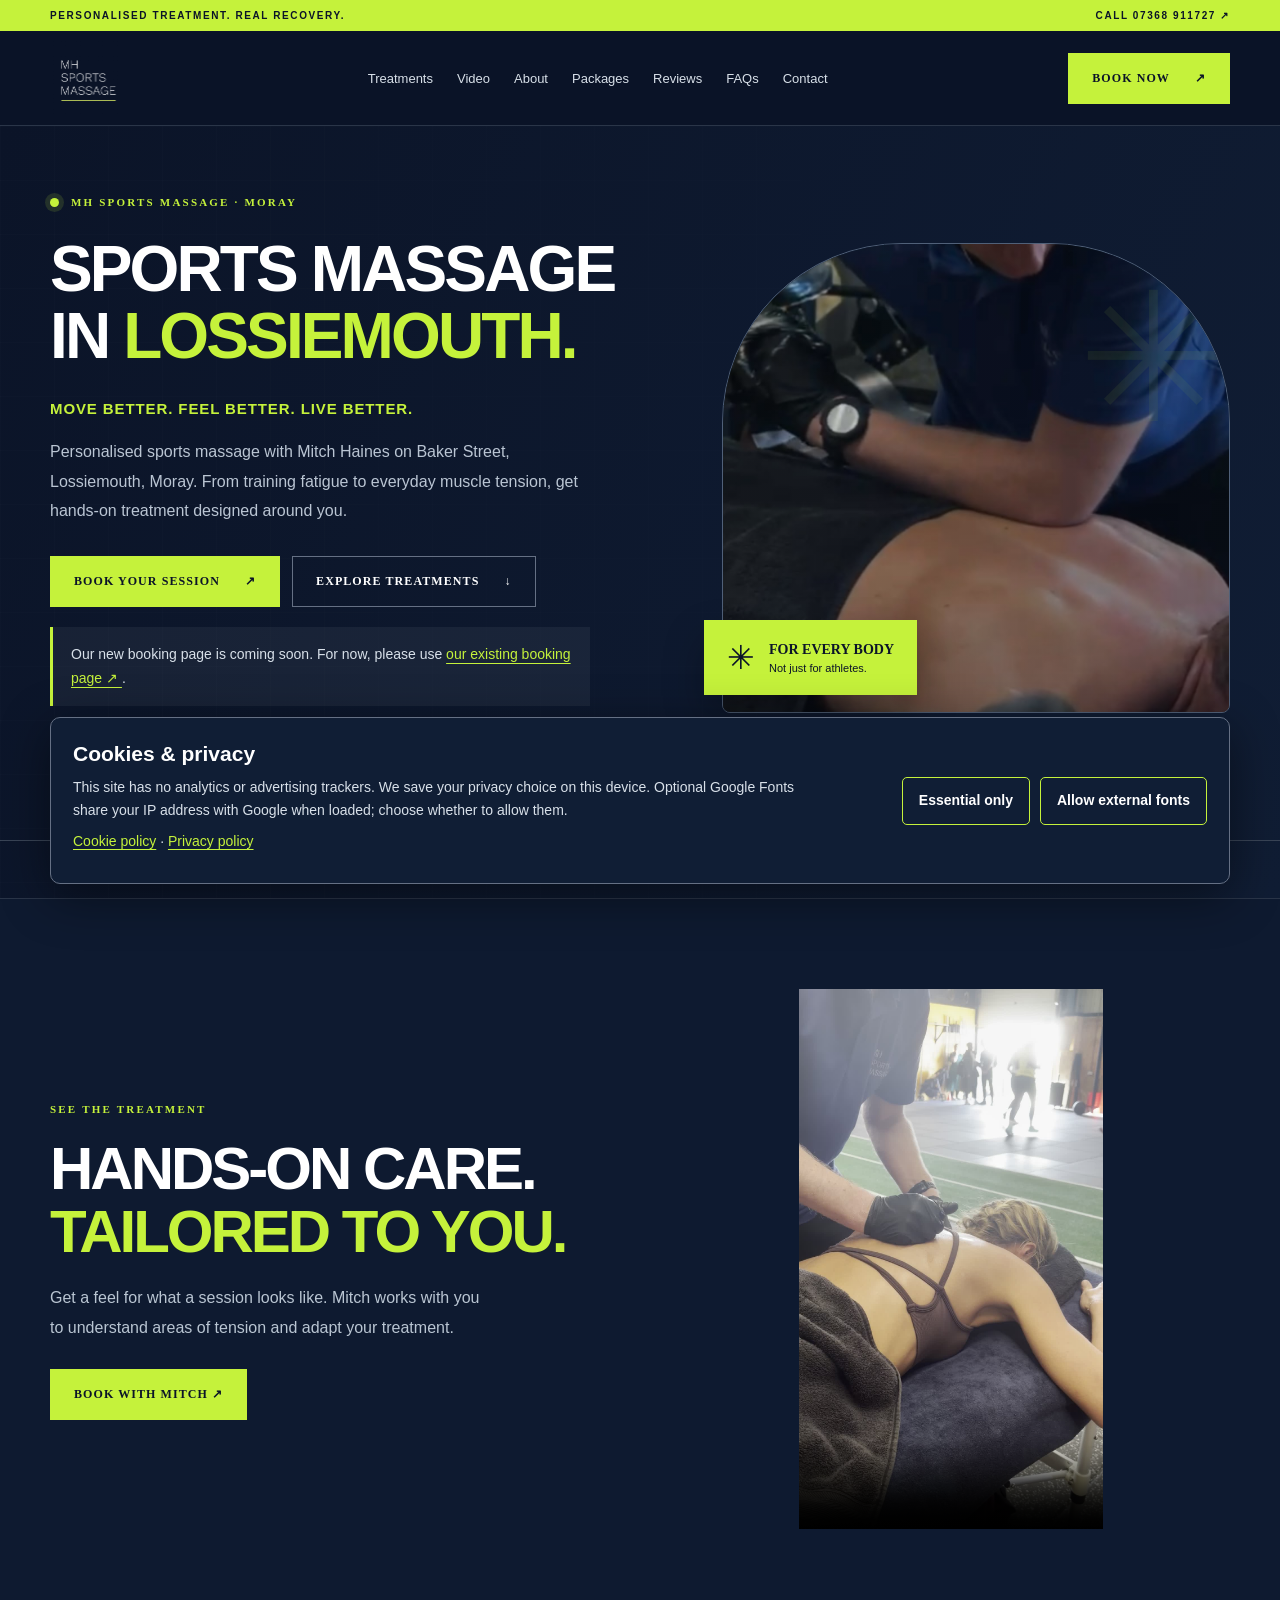
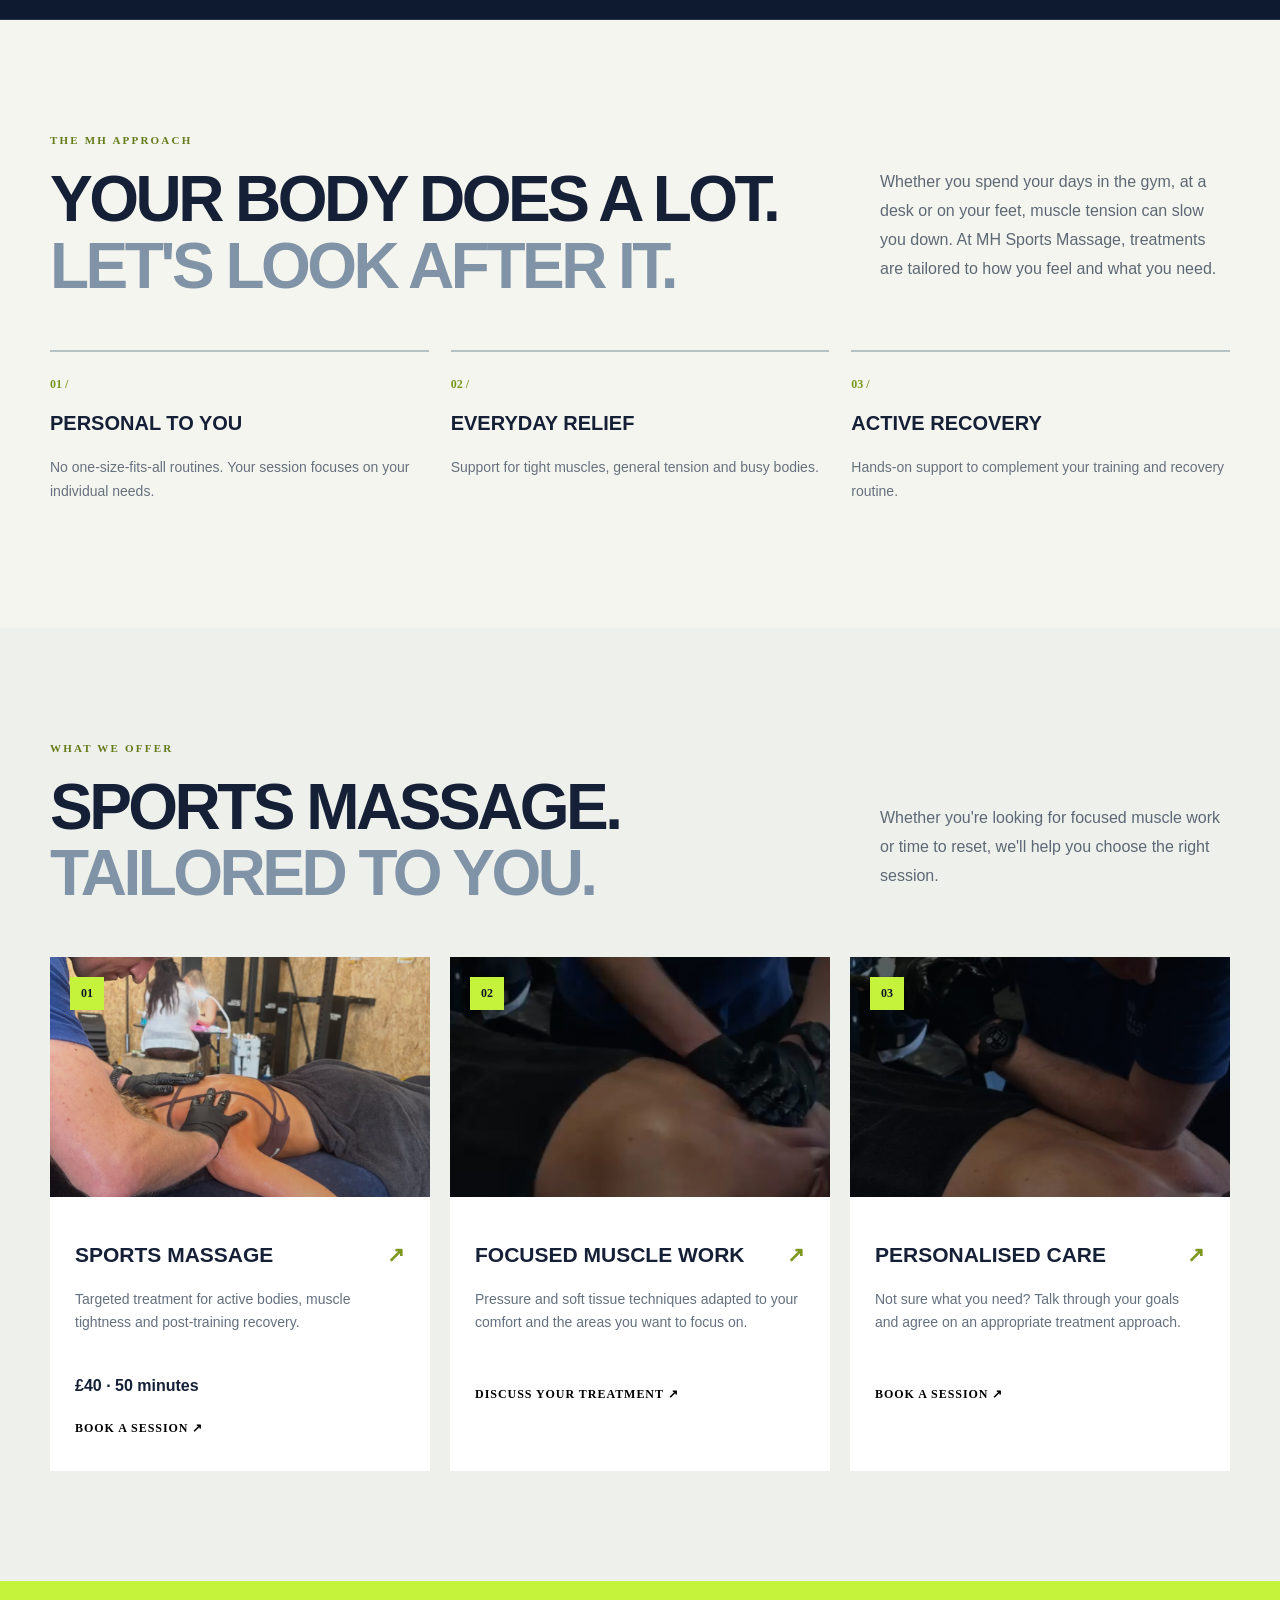
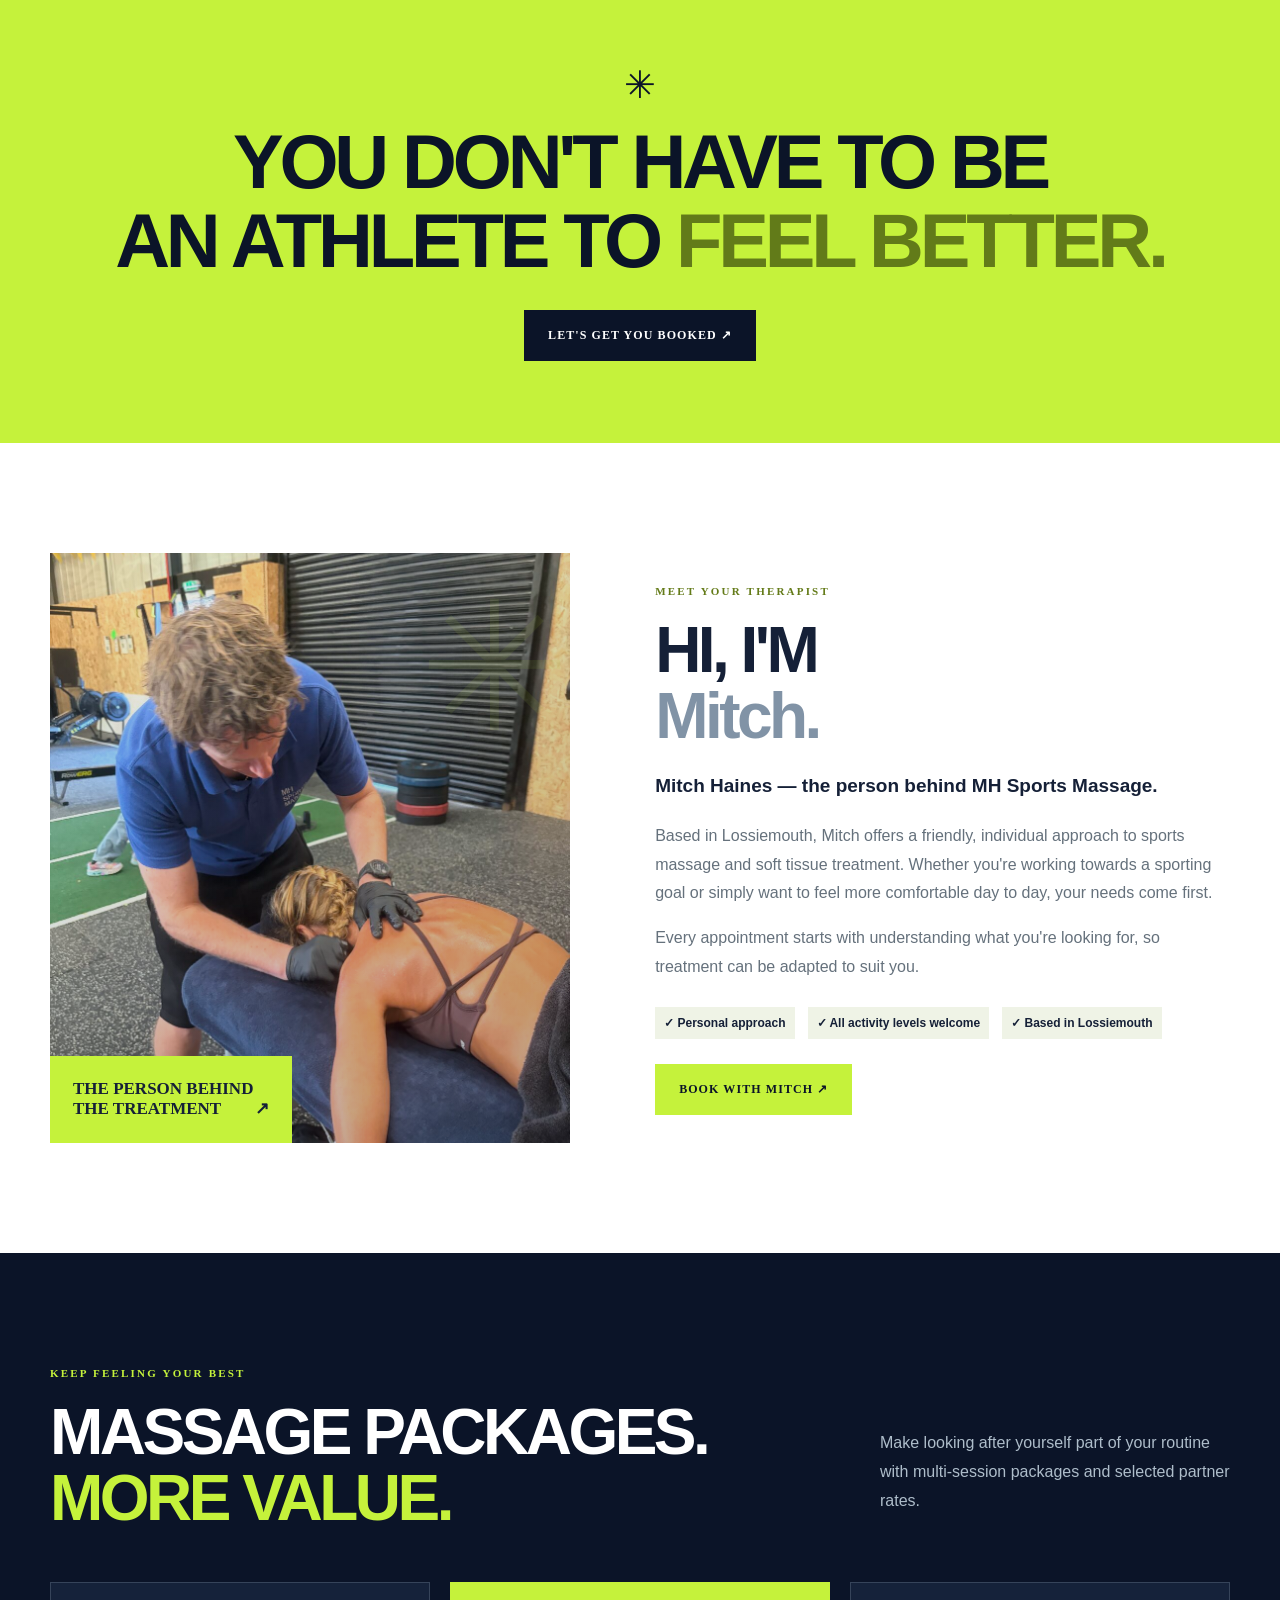
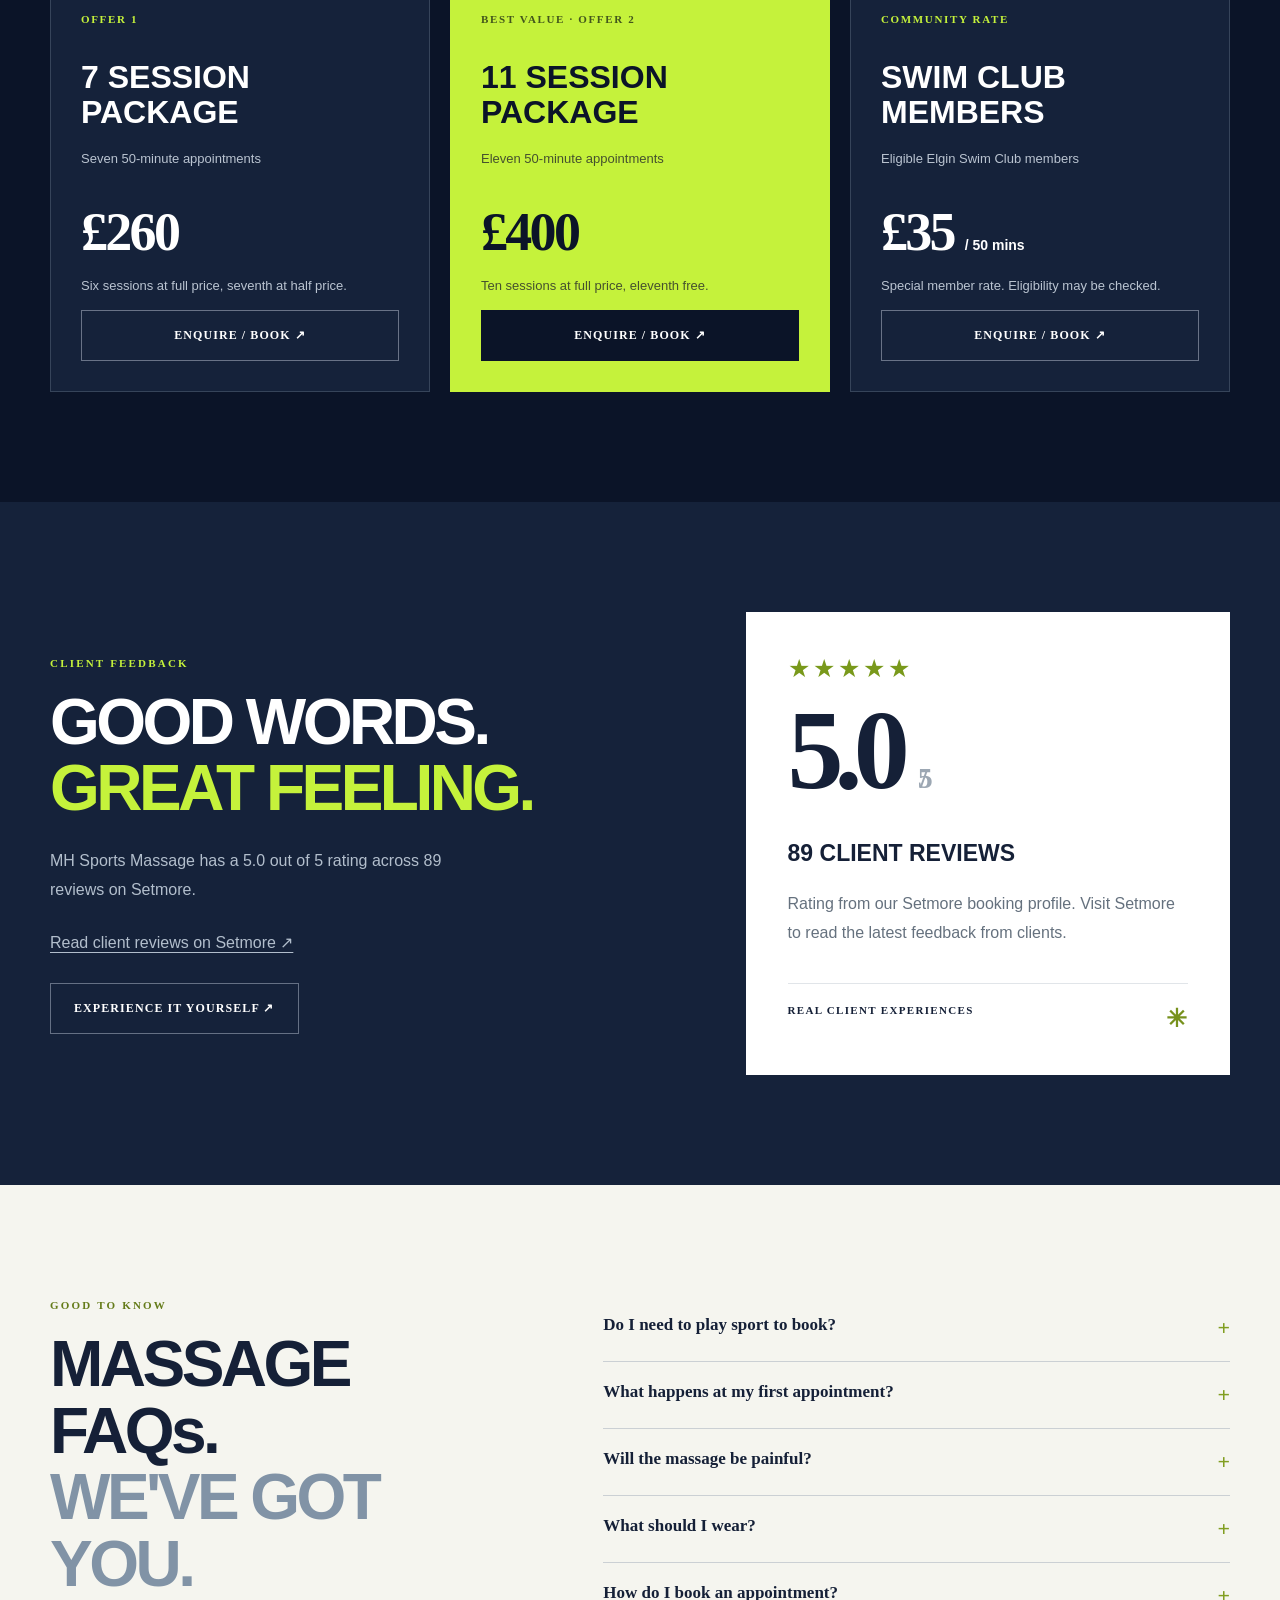
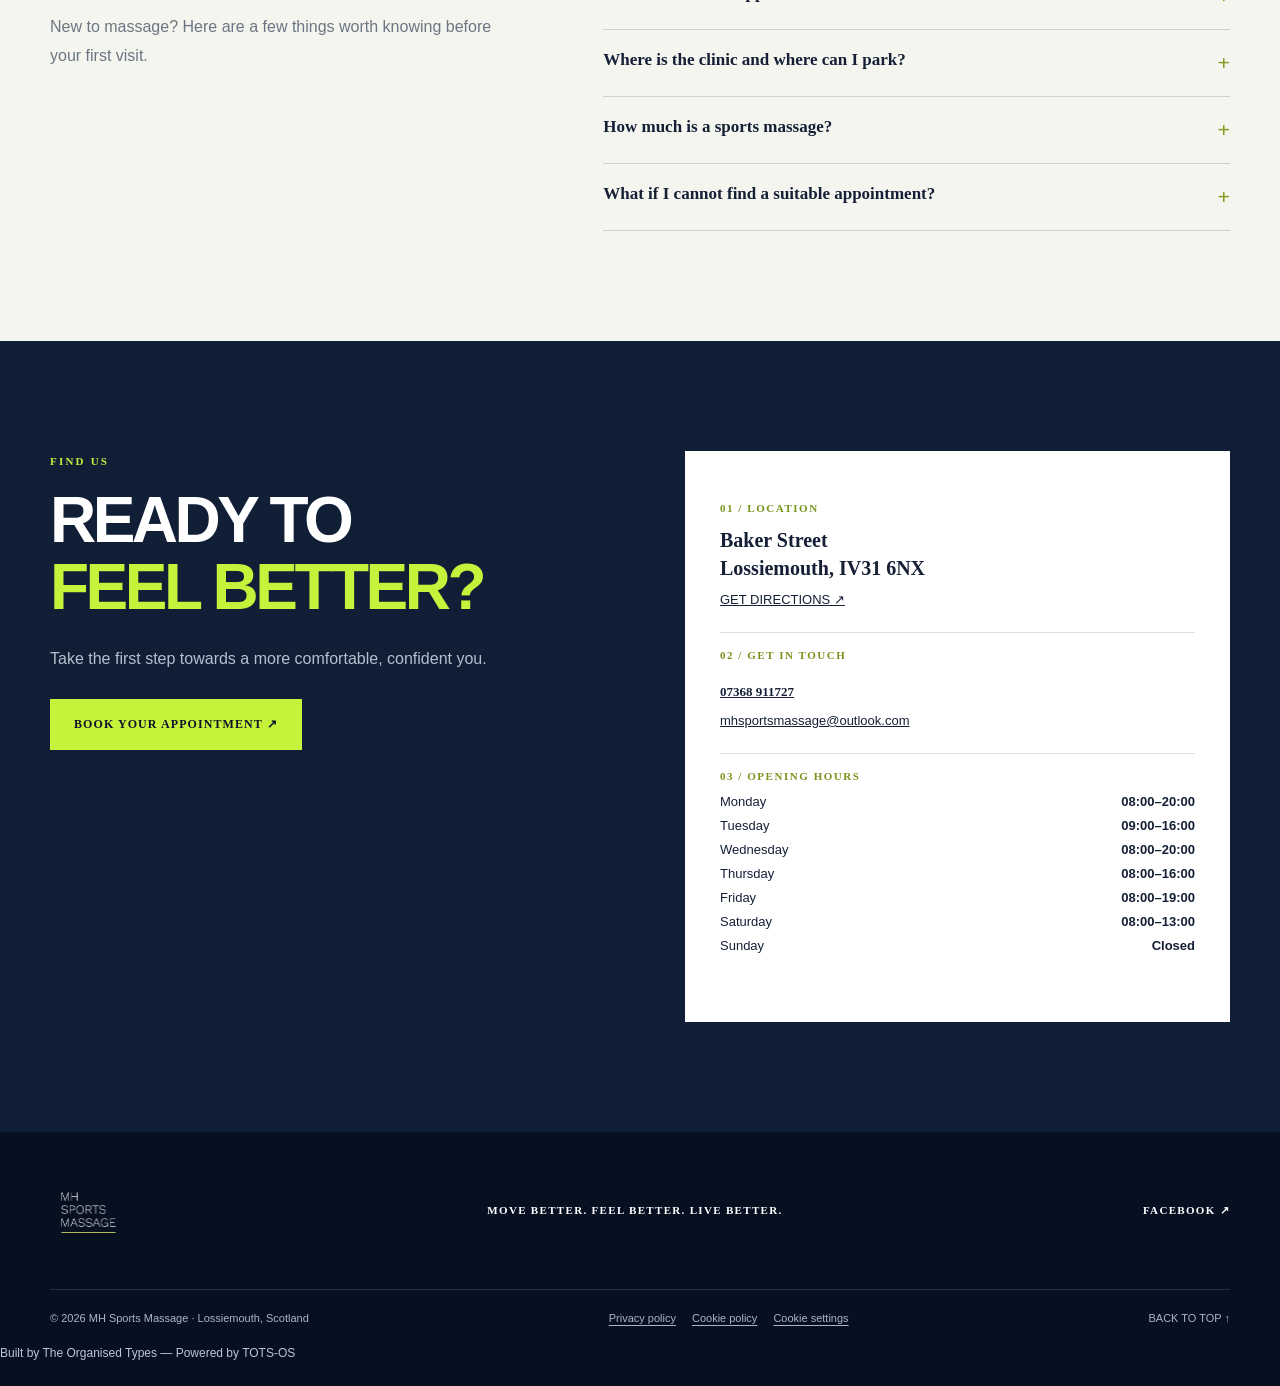
==== commit 0d6941f0: "Add cookie and privacy policy updates, implement cookie consent functionality, and restructure websi" ====
--- a/index.html
+++ b/index.html
@@ -1,1036 +1,980 @@
-<!doctype html>
+<!DOCTYPE html>
 <html lang="en-GB">
-<head>
-  <meta charset="utf-8">
-  <meta name="viewport" content="width=device-width, initial-scale=1">
-  <meta name="theme-color" content="#0b1428">
-
-  <title>Sports Massage in Lossiemouth, Moray | MH Sports Massage</title>
-  <meta name="description" content="Personalised sports massage with Mitch Haines in Lossiemouth, Moray. Support your recovery and ease muscle tension. View packages and book online.">
-  <link rel="canonical" href="https://mh-sportsmassage.co.uk/">
-
-  <meta property="og:type" content="website">
-  <meta property="og:locale" content="en_GB">
-  <meta property="og:site_name" content="MH Sports Massage">
-  <meta property="og:title" content="Sports Massage in Lossiemouth, Moray | MH Sports Massage">
-  <meta property="og:description" content="Personalised sports massage with Mitch Haines in Lossiemouth. Explore treatments, view packages and book your appointment.">
-  <meta property="og:url" content="https://mh-sportsmassage.co.uk/">
-  <meta property="og:image" content="https://mh-sportsmassage.co.uk/assets/IMG_7087.jpg">
-  <meta property="og:image:alt" content="Mitch providing sports massage treatment">
-
-  <meta name="twitter:card" content="summary_large_image">
-  <meta name="twitter:title" content="Sports Massage in Lossiemouth | MH Sports Massage">
-  <meta name="twitter:description" content="Personalised sports massage in Lossiemouth, Moray. View treatments, packages and book online.">
-  <meta name="twitter:image" content="https://mh-sportsmassage.co.uk/assets/IMG_7087.jpg">
-  <meta name="twitter:image:alt" content="Mitch providing sports massage treatment">
-
-  <link rel="icon" type="image/png" href="assets/logo-transparent.png">
-  <link rel="apple-touch-icon" href="assets/logo-transparent.png">
-
-  <link rel="preconnect" href="https://fonts.googleapis.com">
-  <link rel="preconnect" href="https://fonts.gstatic.com" crossorigin>
-  <link href="https://fonts.googleapis.com/css2?family=DM+Sans:wght@400;500;600;700&family=Outfit:wght@400;500;600;700;800;900&display=swap" rel="stylesheet">
-  <link rel="stylesheet" href="styles.css">
-
+ <head>
+  <meta charset="utf-8"/>
+  <meta content="width=device-width, initial-scale=1" name="viewport"/>
+  <meta content="#0b1428" name="theme-color"/>
+  <meta content="Personalised sports massage with Mitch Haines in Lossiemouth, Moray. Support your recovery and ease muscle tension. View packages and book online." name="description"/>
+  <title>
+   Sports Massage in Lossiemouth, Moray | MH Sports Massage
+  </title>
+  <link crossorigin="" href="https://fonts.gstatic.com" rel="preconnect"/>
+  <link href="styles.css" rel="stylesheet"/>
+  <link href="https://mh-sportsmassage.co.uk/" rel="canonical"/>
+  <link href="assets/logo-transparent.png" rel="icon" type="image/png"/>
+  <link href="assets/logo-transparent.png" rel="apple-touch-icon"/>
+  <meta content="website" property="og:type"/>
+  <meta content="en_GB" property="og:locale"/>
+  <meta content="MH Sports Massage" property="og:site_name"/>
+  <meta content="Sports Massage in Lossiemouth, Moray | MH Sports Massage" property="og:title"/>
+  <meta content="Personalised sports massage with Mitch Haines in Lossiemouth, Moray. Support your recovery and ease muscle tension. View packages and book online." property="og:description"/>
+  <meta content="https://mh-sportsmassage.co.uk/" property="og:url"/>
+  <meta content="https://mh-sportsmassage.co.uk/assets/IMG_7087.jpg" property="og:image"/>
+  <meta content="Mitch providing sports massage treatment" property="og:image:alt"/>
+  <meta content="summary_large_image" name="twitter:card"/>
+  <meta content="Sports Massage in Lossiemouth, Moray | MH Sports Massage" name="twitter:title"/>
+  <meta content="Personalised sports massage with Mitch Haines in Lossiemouth, Moray. Support your recovery and ease muscle tension. View packages and book online." name="twitter:description"/>
+  <meta content="https://mh-sportsmassage.co.uk/assets/IMG_7087.jpg" name="twitter:image"/>
+  <meta content="Mitch providing sports massage treatment" name="twitter:image:alt"/>
   <script type="application/ld+json">
-  {
-    "@context": "https://schema.org",
-    "@graph": [
-      {
-        "@type": "LocalBusiness",
-        "@id": "https://mh-sportsmassage.co.uk/#business",
-        "name": "MH Sports Massage",
-        "url": "https://mh-sportsmassage.co.uk/",
-        "description": "Personalised sports massage and soft tissue treatment in Lossiemouth, Moray.",
-        "telephone": "+447368911727",
-        "email": "mhsportsmassage@outlook.com",
-        "logo": "https://mh-sportsmassage.co.uk/assets/logo-transparent.png",
-        "image": "https://mh-sportsmassage.co.uk/assets/IMG_7087.jpg",
-        "address": {
-          "@type": "PostalAddress",
-          "streetAddress": "Baker Street",
-          "addressLocality": "Lossiemouth",
-          "addressRegion": "Moray",
-          "postalCode": "IV31 6NX",
-          "addressCountry": "GB"
+   {
+  "@context": "https://schema.org",
+  "@graph": [
+    {
+      "@type": "LocalBusiness",
+      "@id": "https://mh-sportsmassage.co.uk/#business",
+      "name": "MH Sports Massage",
+      "url": "https://mh-sportsmassage.co.uk/",
+      "description": "Personalised sports massage and soft tissue treatment in Lossiemouth, Moray.",
+      "telephone": "+447368911727",
+      "email": "mhsportsmassage@outlook.com",
+      "logo": "https://mh-sportsmassage.co.uk/assets/logo-transparent.png",
+      "image": "https://mh-sportsmassage.co.uk/assets/IMG_7087.jpg",
+      "address": {
+        "@type": "PostalAddress",
+        "streetAddress": "Baker Street",
+        "addressLocality": "Lossiemouth",
+        "addressRegion": "Moray",
+        "postalCode": "IV31 6NX",
+        "addressCountry": "GB"
+      },
+      "sameAs": [
+        "https://mhsportsmassage.setmore.com/",
+        "https://www.facebook.com/share/1FNnqT8bEd/"
+      ],
+      "openingHoursSpecification": [
+        {
+          "@type": "OpeningHoursSpecification",
+          "dayOfWeek": [
+            "Monday",
+            "Wednesday"
+          ],
+          "opens": "08:00",
+          "closes": "20:00"
         },
-        "sameAs": [
-          "https://mhsportsmassage.setmore.com/",
-          "https://www.facebook.com/share/1FNnqT8bEd/"
-        ],
-        "openingHoursSpecification": [
-          {
-            "@type": "OpeningHoursSpecification",
-            "dayOfWeek": ["Monday", "Wednesday"],
-            "opens": "08:00",
-            "closes": "20:00"
-          },
-          {
-            "@type": "OpeningHoursSpecification",
-            "dayOfWeek": "Tuesday",
-            "opens": "09:00",
-            "closes": "16:00"
-          },
-          {
-            "@type": "OpeningHoursSpecification",
-            "dayOfWeek": "Thursday",
-            "opens": "08:00",
-            "closes": "16:00"
-          },
-          {
-            "@type": "OpeningHoursSpecification",
-            "dayOfWeek": "Friday",
-            "opens": "08:00",
-            "closes": "19:00"
-          },
-          {
-            "@type": "OpeningHoursSpecification",
-            "dayOfWeek": "Saturday",
-            "opens": "08:00",
-            "closes": "13:00"
-          },
-          {
-            "@type": "OpeningHoursSpecification",
-            "dayOfWeek": "Sunday",
-            "opens": "00:00",
-            "closes": "00:00"
-          }
-        ]
+        {
+          "@type": "OpeningHoursSpecification",
+          "dayOfWeek": "Tuesday",
+          "opens": "09:00",
+          "closes": "16:00"
+        },
+        {
+          "@type": "OpeningHoursSpecification",
+          "dayOfWeek": "Thursday",
+          "opens": "08:00",
+          "closes": "16:00"
+        },
+        {
+          "@type": "OpeningHoursSpecification",
+          "dayOfWeek": "Friday",
+          "opens": "08:00",
+          "closes": "19:00"
+        },
+        {
+          "@type": "OpeningHoursSpecification",
+          "dayOfWeek": "Saturday",
+          "opens": "08:00",
+          "closes": "13:00"
+        },
+        {
+          "@type": "OpeningHoursSpecification",
+          "dayOfWeek": "Sunday",
+          "opens": "00:00",
+          "closes": "00:00"
+        }
+      ]
+    },
+    {
+      "@type": "WebSite",
+      "@id": "https://mh-sportsmassage.co.uk/#website",
+      "url": "https://mh-sportsmassage.co.uk/",
+      "name": "MH Sports Massage",
+      "inLanguage": "en-GB",
+      "publisher": {
+        "@id": "https://mh-sportsmassage.co.uk/#business"
+      }
+    },
+    {
+      "@type": "WebPage",
+      "@id": "https://mh-sportsmassage.co.uk/#webpage",
+      "url": "https://mh-sportsmassage.co.uk/",
+      "name": "Sports Massage in Lossiemouth, Moray | MH Sports Massage",
+      "description": "Personalised sports massage with Mitch Haines in Lossiemouth, Moray. Support your recovery and ease muscle tension. View packages and book online.",
+      "inLanguage": "en-GB",
+      "isPartOf": {
+        "@id": "https://mh-sportsmassage.co.uk/#website"
       },
-      {
-        "@type": "WebSite",
-        "@id": "https://mh-sportsmassage.co.uk/#website",
-        "url": "https://mh-sportsmassage.co.uk/",
-        "name": "MH Sports Massage",
-        "inLanguage": "en-GB",
-        "publisher": {
-          "@id": "https://mh-sportsmassage.co.uk/#business"
-        }
-      },
-      {
-        "@type": "WebPage",
-        "@id": "https://mh-sportsmassage.co.uk/#webpage",
-        "url": "https://mh-sportsmassage.co.uk/",
-        "name": "Sports Massage in Lossiemouth, Moray | MH Sports Massage",
-        "description": "Personalised sports massage with Mitch Haines in Lossiemouth, Moray. View treatments, packages and book online.",
-        "inLanguage": "en-GB",
-        "isPartOf": {
-          "@id": "https://mh-sportsmassage.co.uk/#website"
-        },
-        "about": {
-          "@id": "https://mh-sportsmassage.co.uk/#business"
-        }
-      }
-    ]
-  }
-  </script>
-
-  <style>
-    /* Real image elements replace the previous CSS-only photographs. */
-    .hero-photo,
-    .photo-one,
-    .photo-two,
-    .photo-three,
-    .about-image {
-      background-image: none;
-    }
-
-    .photo > .treatment-image {
-      position: absolute;
-      inset: 0;
-      display: block;
-      width: 100%;
-      height: 100%;
-      object-fit: cover;
-      object-position: center 40%;
-    }
-
-    .hero-photo > .treatment-image {
-      object-position: center 35%;
-    }
-
-    .photo-two > .treatment-image {
-      object-position: center 45%;
-    }
-
-    .about-image > .treatment-image {
-      object-position: center 35%;
-    }
-
-    .photo::before {
-      content: "";
-      position: absolute;
-      inset: 0;
-      z-index: 1;
-      pointer-events: none;
-      background: linear-gradient(145deg, #1a304511, #0b142844);
-    }
-
-    .hero-photo::before {
-      background: linear-gradient(150deg, #20334d22, #0b142877);
-    }
-
-    .photo > span,
-    .photo > .about-tag {
-      z-index: 2;
-    }
-
-    .hero .hero-title {
-      font-size: clamp(42px, 5vw, 72px);
-      line-height: 1.04;
-      letter-spacing: -0.045em;
-      overflow-wrap: normal;
-    }
-
-    .hero-content .hero-tagline {
-      color: var(--lime, #c5f23b);
-      font-family: "Outfit", sans-serif;
-      font-weight: 800;
-      font-size: 15px;
-      letter-spacing: 0.06em;
-      line-height: 1.6;
-    }
-
-    .booking-notice {
-      margin-top: 20px;
-      max-width: 540px;
-      padding: 16px 18px;
-      border-left: 3px solid var(--lime, #c5f23b);
-      background: rgba(255, 255, 255, 0.05);
-      color: #d8e0e9;
-      font-size: 14px;
-      line-height: 1.7;
-    }
-
-    .booking-notice a,
-    .booking-url {
-      color: var(--lime, #c5f23b);
-      text-decoration: underline;
-      text-underline-offset: 4px;
-      overflow-wrap: anywhere;
-    }
-
-    .booking-content .booking-url {
-      display: inline-block;
-      margin-bottom: 24px;
-    }
-
-    .booking-content .btn {
-      max-width: 100%;
-    }
-
-    .contact-address {
-      font-style: normal;
-    }
-
-    .faq-list a,
-    .reviews a:not(.btn) {
-      text-decoration: underline;
-      text-underline-offset: 4px;
-      overflow-wrap: anywhere;
-    }
-
-    .service-price {
-      display: block;
-      margin: 0 0 16px;
-      font-weight: 700;
-    }
-
-    @media (max-width: 600px) {
-      .hero .hero-title {
-        font-size: clamp(38px, 10vw, 56px);
+      "about": {
+        "@id": "https://mh-sportsmassage.co.uk/#business"
       }
     }
+  ]
+}
+  </script>
+  <style>
+   .hero-photo,.photo-one,.photo-two,.photo-three,.about-image{background-image:none}
+.photo>.treatment-image{position:absolute;inset:0;display:block;width:100%;height:100%;object-fit:cover;object-position:center 40%}
+.hero-photo>.treatment-image,.about-image>.treatment-image{object-position:center 35%}.photo-two>.treatment-image{object-position:center 45%}
+.photo::before{content:"";position:absolute;inset:0;z-index:1;pointer-events:none;background:linear-gradient(145deg,#1a304511,#0b142844)}.hero-photo::before{background:linear-gradient(150deg,#20334d22,#0b142877)}.photo>span,.photo>.about-tag{z-index:2}
+.hero .hero-title{font-size:clamp(42px,5vw,72px);line-height:1.04;letter-spacing:-.045em;overflow-wrap:normal}.hero-content .hero-tagline{color:var(--lime,#c5f23b);font-family:'Outfit',Arial,sans-serif;font-weight:800;font-size:15px;letter-spacing:.06em;line-height:1.6}
+.booking-notice{margin-top:20px;max-width:540px;padding:16px 18px;border-left:3px solid var(--lime,#c5f23b);background:rgba(255,255,255,.05);color:#d8e0e9;font-size:14px;line-height:1.7}.booking-notice a,.booking-url{color:var(--lime,#c5f23b);text-decoration:underline;text-underline-offset:4px;overflow-wrap:anywhere}.booking-content .booking-url{display:inline-block;margin-bottom:24px}.booking-content .btn{max-width:100%}.contact-address{font-style:normal}.faq-list a,.reviews a:not(.btn){text-decoration:underline;text-underline-offset:4px;overflow-wrap:anywhere}.service-price{display:block;margin:0 0 16px;font-weight:700}@media(max-width:600px){.hero .hero-title{font-size:clamp(38px,10vw,56px)}}
   </style>
-</head>
-
-<body>
-  <a class="skip" href="#main">Skip to content</a>
-
+  <link href="privacy.css" rel="stylesheet"/>
+  <script defer="" src="site.js">
+  </script>
+  <script defer="" src="cookie-consent.js">
+  </script>
+ </head>
+ <body>
+  <a class="skip" href="#main">
+   Skip to content
+  </a>
   <div class="topline">
-    <span>PERSONALISED TREATMENT. REAL RECOVERY.</span>
-    <a href="tel:+447368911727">CALL 07368 911727 ↗</a>
+   <span>
+    PERSONALISED TREATMENT. REAL RECOVERY.
+   </span>
+   <a href="tel:+447368911727">
+    CALL 07368 911727 ↗
+   </a>
   </div>
-
   <header class="header" id="top">
-    <div class="container navwrap">
-      <a class="brand" href="#top" aria-label="MH Sports Massage home">
-        <img
-          class="brand-logo"
-          src="assets/logo-transparent.png"
-          alt="MH Sports Massage"
-          width="56"
-          height="56"
-        >
-      </a>
-
-      <button
-        type="button"
-        class="menu-toggle"
-        id="menu-toggle"
-        aria-controls="nav"
-        aria-expanded="false"
-        aria-label="Open menu"
-      >
-        <span></span><span></span><span></span>
+   <div class="container navwrap">
+    <a aria-label="MH Sports Massage home" class="brand" href="#top">
+     <img alt="MH Sports Massage logo" class="brand-logo" height="56" src="assets/logo-transparent.png" width="56"/>
+    </a>
+    <button aria-controls="nav" aria-expanded="false" aria-label="Open menu" class="menu-toggle" id="menu-toggle" type="button">
+     <span>
+     </span>
+     <span>
+     </span>
+     <span>
+     </span>
+    </button>
+    <nav aria-label="Main navigation" class="nav" id="nav">
+     <a href="#services">
+      Treatments
+     </a>
+     <a href="#in-action">
+      Video
+     </a>
+     <a href="#about">
+      About
+     </a>
+     <a href="#packages">
+      Packages
+     </a>
+     <a href="#reviews">
+      Reviews
+     </a>
+     <a href="#faq">
+      FAQs
+     </a>
+     <a href="#contact">
+      Contact
+     </a>
+    </nav>
+    <button class="btn btn-lime nav-book" data-book="" type="button">
+     BOOK NOW
+     <span>
+      ↗
+     </span>
+    </button>
+   </div>
+  </header>
+  <main id="main">
+   <section class="hero">
+    <div class="hero-grid">
+    </div>
+    <div class="container hero-inner">
+     <div class="hero-content">
+      <div class="eyebrow">
+       <span aria-hidden="true" class="pulse">
+       </span>
+       MH SPORTS MASSAGE · MORAY
+      </div>
+      <h1 class="hero-title" id="hero-title">
+       SPORTS MASSAGE
+       <br/>
+       IN
+       <em>
+        LOSSIEMOUTH.
+       </em>
+      </h1>
+      <p class="hero-tagline">
+       MOVE BETTER. FEEL BETTER. LIVE BETTER.
+      </p>
+      <p>
+       Personalised sports massage with Mitch Haines on Baker Street, Lossiemouth, Moray. From training fatigue to everyday muscle tension, get hands-on treatment designed around you.
+      </p>
+      <div class="hero-actions">
+       <button class="btn btn-lime" data-book="" type="button">
+        BOOK YOUR SESSION
+        <span>
+         ↗
+        </span>
+       </button>
+       <a class="btn btn-outline" href="#services">
+        EXPLORE TREATMENTS
+        <span>
+         ↓
+        </span>
+       </a>
+      </div>
+      <div class="booking-notice">
+       Our new booking page is coming soon. For now, please use
+       <a href="https://mhsportsmassage.setmore.com/" rel="noopener noreferrer" target="_blank">
+        our existing booking page ↗
+       </a>
+       .
+      </div>
+      <div class="hero-proof">
+       <div aria-hidden="true" class="stars">
+        ★★★★★
+       </div>
+       <span>
+        <b>
+         5.0 / 5
+        </b>
+        ·
+        <a href="https://mhsportsmassage.setmore.com/#reviews" rel="noopener noreferrer" target="_blank">
+         89 reviews on Setmore
+        </a>
+       </span>
+       <span aria-hidden="true" class="divider">
+       </span>
+       <span>
+        📍 Baker Street, Lossiemouth
+       </span>
+      </div>
+     </div>
+     <div class="hero-art">
+      <div class="photo hero-photo">
+       <img alt="Mitch providing a shoulder and upper-back massage" class="treatment-image" decoding="async" fetchpriority="high" src="assets/WhatsApp Image 2026-10-14 at 15.11.09.jpeg"/>
+      </div>
+      <div class="floating-note">
+       <span class="mini-icon">
+        ✳
+       </span>
+       <div>
+        <strong>
+         FOR EVERY BODY
+        </strong>
+        <small>
+         Not just for athletes.
+        </small>
+       </div>
+      </div>
+     </div>
+    </div>
+    <div class="hero-bottom">
+     <span>
+      RELIEVE TENSION
+     </span>
+     <span>
+      ✳
+     </span>
+     <span>
+      SUPPORT RECOVERY
+     </span>
+     <span>
+      ✳
+     </span>
+     <span>
+      MOVE WITH CONFIDENCE
+     </span>
+     <span>
+      ✳
+     </span>
+     <span>
+      FEEL YOUR BEST
+     </span>
+    </div>
+   </section>
+   <section class="media-feature" id="in-action">
+    <div class="container media-feature-grid">
+     <div>
+      <span class="kicker">
+       SEE THE TREATMENT
+      </span>
+      <h2>
+       HANDS-ON CARE.
+       <br/>
+       <span>
+        TAILORED TO YOU.
+       </span>
+      </h2>
+      <p>
+       Get a feel for what a session looks like. Mitch works with you to understand areas of tension and adapt your treatment.
+      </p>
+      <button class="btn btn-lime" data-book="" type="button">
+       BOOK WITH MITCH ↗
       </button>
-
-      <nav class="nav" id="nav" aria-label="Main navigation">
-        <a href="#services">Treatments</a>
-        <a href="#in-action">Video</a>
-        <a href="#about">About</a>
-        <a href="#packages">Packages</a>
-        <a href="#reviews">Reviews</a>
-        <a href="#faq">FAQs</a>
-        <a href="#contact">Contact</a>
-      </nav>
-
-      <button type="button" class="btn btn-lime nav-book" data-book>
-        BOOK NOW <span aria-hidden="true">↗</span>
+     </div>
+     <div class="media-video">
+      <video aria-label="MH Sports Massage treatment demonstration" controls="" playsinline="" poster="assets/video-poster.jpg" preload="none">
+       <source src="assets/treatment-video.mp4" type="video/mp4"/>
+       Your browser does not support HTML5 video.
+      </video>
+     </div>
+    </div>
+   </section>
+   <section class="section intro">
+    <div class="container">
+     <div class="intro-head">
+      <div>
+       <span class="kicker">
+        THE MH APPROACH
+       </span>
+       <h2>
+        YOUR BODY DOES A LOT.
+        <br/>
+        <span>
+         LET'S LOOK AFTER IT.
+        </span>
+       </h2>
+      </div>
+      <p>
+       Whether you spend your days in the gym, at a desk or on your feet, muscle tension can slow you down. At MH Sports Massage, treatments are tailored to how you feel and what you need.
+      </p>
+     </div>
+     <div class="benefits">
+      <div>
+       <span>
+        01 /
+       </span>
+       <h3>
+        PERSONAL TO YOU
+       </h3>
+       <p>
+        No one-size-fits-all routines. Your session focuses on your individual needs.
+       </p>
+      </div>
+      <div>
+       <span>
+        02 /
+       </span>
+       <h3>
+        EVERYDAY RELIEF
+       </h3>
+       <p>
+        Support for tight muscles, general tension and busy bodies.
+       </p>
+      </div>
+      <div>
+       <span>
+        03 /
+       </span>
+       <h3>
+        ACTIVE RECOVERY
+       </h3>
+       <p>
+        Hands-on support to complement your training and recovery routine.
+       </p>
+      </div>
+     </div>
+    </div>
+   </section>
+   <section class="section services" id="services">
+    <div class="container">
+     <div class="section-heading">
+      <div>
+       <span class="kicker">
+        WHAT WE OFFER
+       </span>
+       <h2>
+        SPORTS MASSAGE.
+        <br/>
+        <span>
+         TAILORED TO YOU.
+        </span>
+       </h2>
+      </div>
+      <p>
+       Whether you're looking for focused muscle work or time to reset, we'll help you choose the right session.
+      </p>
+     </div>
+     <div class="service-grid">
+      <article class="service-card">
+       <div class="service-photo photo photo-one">
+        <img alt="Hands-on shoulder massage treatment" class="treatment-image" decoding="async" loading="lazy" src="assets/IMG_7088.jpg"/>
+        <span class="service-num">
+         01
+        </span>
+       </div>
+       <div class="service-body">
+        <h3>
+         SPORTS MASSAGE
+         <span>
+          ↗
+         </span>
+        </h3>
+        <p>
+         Targeted treatment for active bodies, muscle tightness and post-training recovery.
+        </p>
+        <span class="service-price">
+         £40 · 50 minutes
+        </span>
+        <button class="text-link" data-book="" type="button">
+         BOOK A SESSION ↗
+        </button>
+       </div>
+      </article>
+      <article class="service-card">
+       <div class="service-photo photo photo-two">
+        <img alt="Mitch working on a client's upper-back muscles" class="treatment-image" decoding="async" loading="lazy" src="assets/WhatsApp Image 2026-10-14 at 15.11.09 (2).jpeg"/>
+        <span class="service-num">
+         02
+        </span>
+       </div>
+       <div class="service-body">
+        <h3>
+         FOCUSED MUSCLE WORK
+         <span aria-hidden="true">
+          ↗
+         </span>
+        </h3>
+        <p>
+         Pressure and soft tissue techniques adapted to your comfort and the areas you want to focus on.
+        </p>
+        <button class="text-link" data-book="" type="button">
+         DISCUSS YOUR TREATMENT ↗
+        </button>
+       </div>
+      </article>
+      <article class="service-card">
+       <div class="service-photo photo photo-three">
+        <img alt="Personalised shoulder treatment during a massage session" class="treatment-image" decoding="async" loading="lazy" src="assets/WhatsApp Image 2026-10-14 at 15.11.09 (1).jpeg"/>
+        <span class="service-num">
+         03
+        </span>
+       </div>
+       <div class="service-body">
+        <h3>
+         PERSONALISED CARE
+         <span aria-hidden="true">
+          ↗
+         </span>
+        </h3>
+        <p>
+         Not sure what you need? Talk through your goals and agree on an appropriate treatment approach.
+        </p>
+        <button class="text-link" data-book="" type="button">
+         BOOK A SESSION ↗
+        </button>
+       </div>
+      </article>
+     </div>
+    </div>
+   </section>
+   <section class="statement">
+    <div class="container">
+     <span>
+      ✳
+     </span>
+     <h2>
+      YOU DON'T HAVE TO BE
+      <br/>
+      AN ATHLETE TO
+      <em>
+       FEEL BETTER.
+      </em>
+     </h2>
+     <button class="btn btn-dark" data-book="" type="button">
+      LET'S GET YOU BOOKED ↗
+     </button>
+    </div>
+   </section>
+   <section class="section about" id="about">
+    <div class="container about-grid">
+     <div class="about-image photo">
+      <img alt="Mitch at work providing sports massage" class="treatment-image" decoding="async" loading="lazy" src="assets/IMG_7087.jpg"/>
+      <div class="about-tag">
+       THE PERSON BEHIND
+       <br/>
+       THE TREATMENT
+       <span>
+        ↗
+       </span>
+      </div>
+     </div>
+     <div class="about-copy">
+      <span class="kicker">
+       MEET YOUR THERAPIST
+      </span>
+      <h2>
+       HI, I'M
+       <br/>
+       <span>
+        Mitch.
+       </span>
+      </h2>
+      <p class="lead">
+       Mitch Haines — the person behind MH Sports Massage.
+      </p>
+      <p>
+       Based in Lossiemouth, Mitch offers a friendly, individual approach to sports massage and soft tissue treatment. Whether you're working towards a sporting goal or simply want to feel more comfortable day to day, your needs come first.
+      </p>
+      <p>
+       Every appointment starts with understanding what you're looking for, so treatment can be adapted to suit you.
+      </p>
+      <div class="about-points">
+       <span>
+        ✓ Personal approach
+       </span>
+       <span>
+        ✓ All activity levels welcome
+       </span>
+       <span>
+        ✓ Based in Lossiemouth
+       </span>
+      </div>
+      <button class="btn btn-lime" data-book="" type="button">
+       BOOK WITH MITCH ↗
       </button>
-    </div>
-  </header>
-
-  <main id="main">
-    <section class="hero" aria-labelledby="hero-title">
-      <div class="hero-grid" aria-hidden="true"></div>
-
-      <div class="container hero-inner">
-        <div class="hero-content">
-          <div class="eyebrow">
-            <span class="pulse" aria-hidden="true"></span>
-            MH SPORTS MASSAGE · MORAY
-          </div>
-
-          <h1 class="hero-title" id="hero-title">
-            SPORTS MASSAGE<br>
-            IN <em>LOSSIEMOUTH.</em>
-          </h1>
-
-          <p class="hero-tagline">
-            MOVE BETTER. FEEL BETTER. LIVE BETTER.
-          </p>
-
-          <p>
-            Personalised sports massage with Mitch Haines on Baker Street,
-            Lossiemouth, Moray. From training fatigue to everyday muscle
-            tension, get hands-on treatment designed around you.
-          </p>
-
-          <div class="hero-actions">
-            <button type="button" class="btn btn-lime" data-book>
-              BOOK YOUR SESSION <span aria-hidden="true">↗</span>
-            </button>
-            <a class="btn btn-outline" href="#services">
-              EXPLORE TREATMENTS <span aria-hidden="true">↓</span>
-            </a>
-          </div>
-
-          <div class="booking-notice">
-            Our new booking page is coming soon. For now, please use
-            <a
-              href="https://mhsportsmassage.setmore.com/"
-              target="_blank"
-              rel="noopener noreferrer"
-            >our existing booking page ↗</a>.
-          </div>
-
-          <div class="hero-proof">
-            <div class="stars" aria-hidden="true">★★★★★</div>
-            <span>
-              <b>5.0 / 5</b> ·
-              <a
-                href="https://mhsportsmassage.setmore.com/#reviews"
-                target="_blank"
-                rel="noopener noreferrer"
-              >89 reviews on Setmore</a>
-            </span>
-            <span class="divider" aria-hidden="true"></span>
-            <span>📍 Baker Street, Lossiemouth</span>
-          </div>
-        </div>
-
-        <div class="hero-art">
-          <div class="photo hero-photo">
-            <img
-              class="treatment-image"
-              src="assets/WhatsApp Image 2026-10-14 at 15.11.09.jpeg"
-              alt="Mitch providing a shoulder and upper-back massage"
-              fetchpriority="high"
-              decoding="async"
-            >
-         </div>
-
-          <div class="floating-note">
-            <span class="mini-icon" aria-hidden="true">✳</span>
-            <div>
-              <strong>FOR EVERY BODY</strong>
-              <small>Not just for athletes.</small>
-            </div>
-          </div>
-        </div>
-      </div>
-
-      <div class="hero-bottom">
-        <span>RELIEVE TENSION</span>
-        <span aria-hidden="true">✳</span>
-        <span>SUPPORT RECOVERY</span>
-        <span aria-hidden="true">✳</span>
-        <span>MOVE WITH CONFIDENCE</span>
-        <span aria-hidden="true">✳</span>
-        <span>FEEL YOUR BEST</span>
-      </div>
-    </section>
-
-    <section class="media-feature" id="in-action" aria-labelledby="video-title">
-      <div class="container media-feature-grid">
-        <div>
-          <span class="kicker">SEE THE TREATMENT</span>
-          <h2 id="video-title">
-            HANDS-ON CARE.<br><span>TAILORED TO YOU.</span>
-          </h2>
-          <p>
-            See what a sports massage session looks like. Mitch works
-            with you to understand areas of tension and adapt your treatment.
-          </p>
-          <button type="button" class="btn btn-lime" data-book>
-            BOOK WITH MITCH ↗
-          </button>
-        </div>
-
-        <div class="media-video">
-          <video
-            controls
-            playsinline
-            preload="none"
-            poster="assets/video-poster.jpg"
-            aria-label="Sports massage treatment demonstration with Mitch"
-          >
-            <source src="assets/treatment-video.mp4" type="video/mp4">
-            Your browser does not support HTML5 video.
-            <a href="assets/treatment-video.mp4">Watch the treatment video</a>.
-          </video>
-        </div>
-      </div>
-    </section>
-
-    <section class="section intro" aria-labelledby="approach-title">
-      <div class="container">
-        <div class="intro-head">
-          <div>
-            <span class="kicker">THE MH APPROACH</span>
-            <h2 id="approach-title">
-              YOUR BODY DOES A LOT.<br>
-              <span>LET'S LOOK AFTER IT.</span>
-            </h2>
-          </div>
-          <p>
-            Whether you spend your days in the gym, at a desk or on your
-            feet, muscle tension can slow you down. At MH Sports Massage
-            in Lossiemouth, treatments are tailored to how you feel and
-            what you need.
-          </p>
-        </div>
-
-        <div class="benefits">
-          <div>
-            <span>01 /</span>
-            <h3>PERSONAL TO YOU</h3>
-            <p>
-              No one-size-fits-all routines. Your session focuses on
-              your individual needs.
-            </p>
-          </div>
-
-          <div>
-            <span>02 /</span>
-            <h3>EVERYDAY RELIEF</h3>
-            <p>
-              Support for tight muscles, general tension and busy bodies.
-            </p>
-          </div>
-
-          <div>
-            <span>03 /</span>
-            <h3>ACTIVE RECOVERY</h3>
-            <p>
-              Hands-on support to complement your training and
-              recovery routine.
-            </p>
-          </div>
-        </div>
-      </div>
-    </section>
-
-    <section class="section services" id="services" aria-labelledby="services-title">
-      <div class="container">
-        <div class="section-heading">
-          <div>
-            <span class="kicker">WHAT WE OFFER</span>
-            <h2 id="services-title">
-              SPORTS MASSAGE.<br><span>TAILORED TO YOU.</span>
-            </h2>
-          </div>
-          <p>
-            Whether you're looking for focused muscle work or support
-            with everyday tension, talk through your needs with Mitch
-            and choose the right approach.
-          </p>
-        </div>
-
-        <div class="service-grid">
-          <article class="service-card">
-            <div class="service-photo photo photo-one">
-              <img
-                class="treatment-image"
-                src="assets/IMG_7088.jpg"
-                alt="Hands-on shoulder massage treatment"
-                loading="lazy"
-                decoding="async"
-              >
-              <span class="service-num" aria-hidden="true">01</span>
-            </div>
-            <div class="service-body">
-              <h3>SPORTS MASSAGE <span aria-hidden="true">↗</span></h3>
-              <p>
-                Targeted treatment for active bodies, muscle tightness
-                and post-training recovery.
-              </p>
-              <span class="service-price">£40 · 50 minutes</span>
-              <button type="button" class="text-link" data-book>
-                BOOK A SESSION ↗
-              </button>
-            </div>
-          </article>
-
-          <article class="service-card">
-            <div class="service-photo photo photo-two">
-              <img
-                class="treatment-image"
-                src="assets/WhatsApp Image 2026-10-14 at 15.11.09 (2).jpeg"
-                alt="Mitch working on a client's upper-back muscles"
-                loading="lazy"
-                decoding="async"
-              >
-              <span class="service-num" aria-hidden="true">02</span>
-            </div>
-            <div class="service-body">
-              <h3>FOCUSED MUSCLE WORK <span aria-hidden="true">↗</span></h3>
-              <p>
-                Pressure and soft tissue techniques adapted to your
-                comfort and the areas you want to focus on.
-              </p>
-              <button type="button" class="text-link" data-book>
-                DISCUSS YOUR TREATMENT ↗
-              </button>
-            </div>
-          </article>
-
-          <article class="service-card">
-            <div class="service-photo photo photo-three">
-              <img
-                class="treatment-image"
-                src="assets/WhatsApp Image 2026-10-14 at 15.11.09 (1).jpeg"
-                alt="Personalised shoulder treatment during a massage session"
-                loading="lazy"
-                decoding="async"
-              >
-              <span class="service-num" aria-hidden="true">03</span>
-            </div>
-            <div class="service-body">
-              <h3>PERSONALISED CARE <span aria-hidden="true">↗</span></h3>
-              <p>
-                Not sure what you need? Talk through your goals and
-                agree on an appropriate treatment approach.
-              </p>
-              <button type="button" class="text-link" data-book>
-                BOOK A SESSION ↗
-              </button>
-            </div>
-          </article>
-        </div>
-      </div>
-    </section>
-
-    <section class="statement">
-      <div class="container">
-        <span aria-hidden="true">✳</span>
-        <h2>
-          YOU DON'T HAVE TO BE<br>
-          AN ATHLETE TO <em>FEEL BETTER.</em>
-        </h2>
-        <button type="button" class="btn btn-dark" data-book>
-          LET'S GET YOU BOOKED ↗
-        </button>
-      </div>
-    </section>
-
-    <section class="section about" id="about" aria-labelledby="about-title">
-      <div class="container about-grid">
-        <div class="about-image photo">
-          <img
-            class="treatment-image"
-            src="assets/IMG_7087.jpg"
-            alt="Mitch at work providing sports massage"
-            loading="lazy"
-            decoding="async"
-          >
-          <div class="about-tag" aria-hidden="true">
-            THE PERSON BEHIND<br>
-            THE TREATMENT <span>↗</span>
-          </div>
-        </div>
-
-        <div class="about-copy">
-          <span class="kicker">MEET YOUR THERAPIST</span>
-          <h2 id="about-title">HI, I'M<br><span>Mitch.</span></h2>
-          <p class="lead">
-            Mitch Haines — the person behind MH Sports Massage.
-          </p>
-          <p>
-            Based on Baker Street in Lossiemouth, Mitch offers a friendly,
-            individual approach to sports massage and soft tissue treatment.
-            Whether you're working towards a sporting goal or simply
-            want to feel more comfortable day to day, your needs come first.
-          </p>
-          <p>
-            Every appointment starts with understanding what you're
-            looking for, so treatment can be adapted to suit you.
-          </p>
-
-          <div class="about-points">
-            <span>✓ Personal approach</span>
-            <span>✓ All activity levels welcome</span>
-            <span>✓ Based in Lossiemouth</span>
-          </div>
-
-          <button type="button" class="btn btn-lime" data-book>
-            BOOK WITH MITCH ↗
-          </button>
-        </div>
-      </div>
-    </section>
-
-    <section class="section packages" id="packages" aria-labelledby="packages-title">
-      <div class="container">
-        <div class="section-heading">
-          <div>
-            <span class="kicker">KEEP FEELING YOUR BEST</span>
-            <h2 id="packages-title">
-              MASSAGE PACKAGES.<br><span>MORE VALUE.</span>
-            </h2>
-          </div>
-          <p>
-            Make looking after yourself part of your routine with
-            multi-session massage packages and selected partner rates.
-          </p>
-        </div>
-
-        <div class="package-grid">
-          <article class="package-card">
-            <span class="package-label">OFFER 1</span>
-            <h3>7 SESSION<br>PACKAGE</h3>
-            <p>Seven 50-minute appointments</p>
-            <div class="price">£260</div>
-            <p class="package-detail">
-              Six sessions at full price, seventh at half price.
-            </p>
-            <button type="button" class="btn btn-outline-light" data-book>
-              ENQUIRE / BOOK ↗
-            </button>
-          </article>
-
-          <article class="package-card featured">
-            <span class="package-label">BEST VALUE · OFFER 2</span>
-            <h3>11 SESSION<br>PACKAGE</h3>
-            <p>Eleven 50-minute appointments</p>
-            <div class="price">£400</div>
-            <p class="package-detail">
-              Ten sessions at full price, eleventh free.
-            </p>
-            <button type="button" class="btn btn-dark" data-book>
-              ENQUIRE / BOOK ↗
-            </button>
-          </article>
-
-          <article class="package-card">
-            <span class="package-label">COMMUNITY RATE</span>
-            <h3>SWIM CLUB<br>MEMBERS</h3>
-            <p>Eligible Elgin Swim Club members</p>
-            <div class="price">£35 <small>/ 50 mins</small></div>
-            <p class="package-detail">
-              A special treatment rate for Elgin Swim Club members only.
-            </p>
-            <button type="button" class="btn btn-outline-light" data-book>
-              ENQUIRE / BOOK ↗
-            </button>
-          </article>
-        </div>
-
-        <p class="small-note">
-          View current availability and booking options on our booking page.
-        </p>
-      </div>
-    </section>
-
-    <section class="section reviews" id="reviews" aria-labelledby="reviews-title">
-      <div class="container reviews-layout">
-        <div>
-          <span class="kicker">CLIENT FEEDBACK</span>
-          <h2 id="reviews-title">
-            GOOD WORDS.<br><span>GREAT FEELING.</span>
-          </h2>
-          <p>
-            MH Sports Massage has a 5.0 out of 5 rating across 89 reviews
-            on Setmore.
-          </p>
-          <p>
-            <a
-              href="https://mhsportsmassage.setmore.com/#reviews"
-              target="_blank"
-              rel="noopener noreferrer"
-            >Read client reviews on Setmore ↗</a>
-          </p>
-          <button type="button" class="btn btn-outline" data-book>
-            EXPERIENCE IT YOURSELF ↗
-          </button>
-        </div>
-
-        <div class="review-card">
-          <div class="stars" aria-hidden="true">★★★★★</div>
-          <div class="review-number">5.0<span>/ 5</span></div>
-          <h3>89 CLIENT REVIEWS</h3>
-          <p>
-            Rating from our Setmore booking profile. Visit Setmore to
-            read the latest feedback from clients.
-          </p>
-          <div class="review-bottom">
-            REAL CLIENT EXPERIENCES <span aria-hidden="true">✳</span>
-          </div>
-        </div>
-      </div>
-    </section>
-
-    <section class="section faq" id="faq" aria-labelledby="faq-title">
-      <div class="container faq-grid">
-        <div>
-          <span class="kicker">GOOD TO KNOW</span>
-          <h2 id="faq-title">MASSAGE FAQs.<br><span>WE'VE GOT YOU.</span></h2>
-          <p>
-            New to massage? Here are a few things to know before your
-            first appointment in Lossiemouth.
-          </p>
-        </div>
-
-        <div class="faq-list">
-          <details>
-            <summary>
-              Do I need to play sport to book? <span aria-hidden="true">+</span>
-            </summary>
-            <p>
-              Not at all. Sports massage can be suitable for people with
-              everyday muscle tension as well as active individuals.
-              Mitch can discuss your goals before treatment.
-            </p>
-          </details>
-
-          <details>
-            <summary>
-              What happens at my first appointment? <span aria-hidden="true">+</span>
-            </summary>
-            <p>
-              A client information form is emailed after booking. Complete
-              it before your appointment so Mitch can review your needs
-              and relevant health history. You'll discuss the treatment
-              and agree on an approach you're comfortable with.
-            </p>
-          </details>
-
-          <details>
-            <summary>
-              Will the massage be painful? <span aria-hidden="true">+</span>
-            </summary>
-            <p>
-              Pressure is tailored to you. Let Mitch know if anything
-              feels uncomfortable; treatment shouldn't require you to
-              push through significant pain.
-            </p>
-          </details>
-
-          <details>
-            <summary>
-              What should I wear? <span aria-hidden="true">+</span>
-            </summary>
-            <p>
-              Comfortable clothing is a good starting point. Mitch can
-              explain what access is needed for the treatment area while
-              maintaining your privacy.
-            </p>
-          </details>
-
-          <details>
-            <summary>
-              How much is a sports massage? <span aria-hidden="true">+</span>
-            </summary>
-            <p>
-              A 50-minute sports massage costs £40. Multi-session packages
-              and an eligible Elgin Swim Club member rate are also available.
-              See the packages above or the booking page for options.
-            </p>
-          </details>
-
-          <details>
-            <summary>
-              How do I book an appointment? <span aria-hidden="true">+</span>
-            </summary>
-            <p>
-              Our new booking page is coming soon. For now, please use
-              <a
-                href="https://mhsportsmassage.setmore.com/"
-                target="_blank"
-                rel="noopener noreferrer"
-              >our Setmore booking page</a>
-              to book your appointment, or call
-              <a href="tel:+447368911727">07368 911727</a>.
-            </p>
-          </details>
-
-          <details>
-            <summary>
-              Where is the clinic and where can I park?
-              <span aria-hidden="true">+</span>
-            </summary>
-            <p>
-              MH Sports Massage is based on Baker Street, Lossiemouth,
-              IV31 6NX. Parking is available on Queen Street or Commerce
-              Street. Please do not park under the Vallen Fitness sign.
-            </p>
-          </details>
-
-          <details>
-            <summary>
-              What if I cannot find a suitable appointment?
-              <span aria-hidden="true">+</span>
-            </summary>
-            <p>
-              Contact Mitch to discuss extra availability. Mobile
-              appointments are available on request, and additional
-              costs may apply.
-            </p>
-          </details>
-        </div>
-      </div>
-    </section>
-
-    <section class="section contact" id="contact" aria-labelledby="contact-title">
-      <div class="container contact-grid">
-        <div>
-          <span class="kicker">FIND US IN LOSSIEMOUTH</span>
-          <h2 id="contact-title">READY TO<br><span>FEEL BETTER?</span></h2>
-          <p>
-            Book your sports massage appointment with Mitch on Baker
-            Street, Lossiemouth, Moray.
-          </p>
-          <button type="button" class="btn btn-lime" data-book>
-            BOOK YOUR APPOINTMENT ↗
-          </button>
-        </div>
-
-        <div class="contact-card">
-          <div>
-            <span>01 / LOCATION</span>
-            <address class="contact-address">
-              <strong>MH Sports Massage<br>Baker Street<br>Lossiemouth, IV31 6NX</strong>
-            </address>
-            <a
-              href="https://www.google.com/maps/search/?api=1&query=Baker+Street+Lossiemouth+IV31+6NX"
-              target="_blank"
-              rel="noopener noreferrer"
-            >GET DIRECTIONS ↗</a>
-          </div>
-
-          <div>
-            <span>02 / GET IN TOUCH</span>
-            <strong>
-              <a href="tel:+447368911727">07368 911727</a>
-            </strong>
-            <a href="mailto:mhsportsmassage@outlook.com">
-              mhsportsmassage@outlook.com
-            </a>
-          </div>
-
-          <div>
-            <span>03 / OPENING HOURS</span>
-            <ul class="hours">
-              <li>Monday <b>08:00–20:00</b></li>
-              <li>Tuesday <b>09:00–16:00</b></li>
-              <li>Wednesday <b>08:00–20:00</b></li>
-              <li>Thursday <b>08:00–16:00</b></li>
-              <li>Friday <b>08:00–19:00</b></li>
-              <li>Saturday <b>08:00–13:00</b></li>
-              <li>Sunday <b>Closed</b></li>
-            </ul>
-          </div>
-        </div>
-      </div>
-    </section>
+     </div>
+    </div>
+   </section>
+   <section class="section packages" id="packages">
+    <div class="container">
+     <div class="section-heading">
+      <div>
+       <span class="kicker">
+        KEEP FEELING YOUR BEST
+       </span>
+       <h2>
+        MASSAGE PACKAGES.
+        <br/>
+        <span>
+         MORE VALUE.
+        </span>
+       </h2>
+      </div>
+      <p>
+       Make looking after yourself part of your routine with multi-session packages and selected partner rates.
+      </p>
+     </div>
+     <div class="package-grid">
+      <article class="package-card">
+       <span class="package-label">
+        OFFER 1
+       </span>
+       <h3>
+        7 SESSION
+        <br/>
+        PACKAGE
+       </h3>
+       <p>
+        Seven 50-minute appointments
+       </p>
+       <div class="price">
+        £260
+       </div>
+       <p class="package-detail">
+        Six sessions at full price, seventh at half price.
+       </p>
+       <button class="btn btn-outline-light" data-book="" type="button">
+        ENQUIRE / BOOK ↗
+       </button>
+      </article>
+      <article class="package-card featured">
+       <span class="package-label">
+        BEST VALUE · OFFER 2
+       </span>
+       <h3>
+        11 SESSION
+        <br/>
+        PACKAGE
+       </h3>
+       <p>
+        Eleven 50-minute appointments
+       </p>
+       <div class="price">
+        £400
+       </div>
+       <p class="package-detail">
+        Ten sessions at full price, eleventh free.
+       </p>
+       <button class="btn btn-dark" data-book="" type="button">
+        ENQUIRE / BOOK ↗
+       </button>
+      </article>
+      <article class="package-card">
+       <span class="package-label">
+        COMMUNITY RATE
+       </span>
+       <h3>
+        SWIM CLUB
+        <br/>
+        MEMBERS
+       </h3>
+       <p>
+        Eligible Elgin Swim Club members
+       </p>
+       <div class="price">
+        £35
+        <small>
+         / 50 mins
+        </small>
+       </div>
+       <p class="package-detail">
+        Special member rate. Eligibility may be checked.
+       </p>
+       <button class="btn btn-outline-light" data-book="" type="button">
+        ENQUIRE / BOOK ↗
+       </button>
+      </article>
+     </div>
+    </div>
+   </section>
+   <section class="section reviews" id="reviews">
+    <div class="container reviews-layout">
+     <div>
+      <span class="kicker">
+       CLIENT FEEDBACK
+      </span>
+      <h2>
+       GOOD WORDS.
+       <br/>
+       <span>
+        GREAT FEELING.
+       </span>
+      </h2>
+      <p>
+       MH Sports Massage has a 5.0 out of 5 rating across 89 reviews on Setmore.
+      </p>
+      <p>
+       <a href="https://mhsportsmassage.setmore.com/#reviews" rel="noopener noreferrer" target="_blank">
+        Read client reviews on Setmore ↗
+       </a>
+      </p>
+      <button class="btn btn-outline" data-book="" type="button">
+       EXPERIENCE IT YOURSELF ↗
+      </button>
+     </div>
+     <div class="review-card">
+      <div class="stars">
+       ★★★★★
+      </div>
+      <div class="review-number">
+       5.0
+       <span>
+        / 5
+       </span>
+      </div>
+      <h3>
+       89 CLIENT REVIEWS
+      </h3>
+      <p>
+       Rating from our Setmore booking profile. Visit Setmore to read the latest feedback from clients.
+      </p>
+      <div class="review-bottom">
+       REAL CLIENT EXPERIENCES
+       <span>
+        ✳
+       </span>
+      </div>
+     </div>
+    </div>
+   </section>
+   <section class="section faq" id="faq">
+    <div class="container faq-grid">
+     <div>
+      <span class="kicker">
+       GOOD TO KNOW
+      </span>
+      <h2>
+       MASSAGE FAQs.
+       <br/>
+       <span>
+        WE'VE GOT YOU.
+       </span>
+      </h2>
+      <p>
+       New to massage? Here are a few things worth knowing before your first visit.
+      </p>
+     </div>
+     <div class="faq-list">
+      <details>
+       <summary>
+        Do I need to play sport to book?
+        <span>
+         +
+        </span>
+       </summary>
+       <p>
+        Not at all. Sports massage can be suitable for people with everyday muscle tension as well as active individuals. Mitch can discuss your goals before treatment.
+       </p>
+      </details>
+      <details>
+       <summary>
+        What happens at my first appointment?
+        <span>
+         +
+        </span>
+       </summary>
+       <p>
+        A client information form is emailed after booking. Complete it before your appointment so Mitch can review your needs and relevant health history. You'll discuss the treatment and agree on an approach you're comfortable with.
+       </p>
+      </details>
+      <details>
+       <summary>
+        Will the massage be painful?
+        <span>
+         +
+        </span>
+       </summary>
+       <p>
+        Pressure is tailored to you. Let Mitch know if anything feels uncomfortable; treatment shouldn't require you to push through significant pain.
+       </p>
+      </details>
+      <details>
+       <summary>
+        What should I wear?
+        <span>
+         +
+        </span>
+       </summary>
+       <p>
+        Comfortable clothing is a good starting point. Mitch can explain what access is needed for the treatment area while maintaining your privacy.
+       </p>
+      </details>
+      <details>
+       <summary>
+        How do I book an appointment?
+        <span>
+         +
+        </span>
+       </summary>
+       <p>
+        Our new booking page is coming soon. For now, please use
+        <a href="https://mhsportsmassage.setmore.com/" rel="noopener noreferrer" target="_blank">
+         our Setmore booking page
+        </a>
+        to book your appointment, or call
+        <a href="tel:+447368911727">
+         07368 911727
+        </a>
+        .
+       </p>
+      </details>
+      <details>
+       <summary>
+        Where is the clinic and where can I park?
+        <span>
+         +
+        </span>
+       </summary>
+       <p>
+        MH Sports Massage is based on Baker Street, Lossiemouth, IV31 6NX. Parking is available on Queen Street or Commerce Street. Please do not park under the Vallen Fitness sign.
+       </p>
+      </details>
+      <details>
+       <summary>
+        How much is a sports massage?
+        <span>
+         +
+        </span>
+       </summary>
+       <p>
+        A 50-minute sports massage costs £40. Multi-session packages and an eligible Elgin Swim Club member rate are also available. See the packages above or the booking page for options.
+       </p>
+      </details>
+      <details>
+       <summary>
+        What if I cannot find a suitable appointment?
+        <span>
+         +
+        </span>
+       </summary>
+       <p>
+        Contact Mitch to discuss extra availability. Mobile appointments are available on request, and additional costs may apply.
+       </p>
+      </details>
+     </div>
+    </div>
+   </section>
+   <section class="section contact" id="contact">
+    <div class="container contact-grid">
+     <div>
+      <span class="kicker">
+       FIND US
+      </span>
+      <h2>
+       READY TO
+       <br/>
+       <span>
+        FEEL BETTER?
+       </span>
+      </h2>
+      <p>
+       Take the first step towards a more comfortable, confident you.
+      </p>
+      <button class="btn btn-lime" data-book="" type="button">
+       BOOK YOUR APPOINTMENT ↗
+      </button>
+     </div>
+     <div class="contact-card">
+      <div>
+       <span>
+        01 / LOCATION
+       </span>
+       <strong>
+        Baker Street
+        <br/>
+        Lossiemouth, IV31 6NX
+       </strong>
+       <a href="https://www.google.com/maps/search/?api=1&amp;query=Baker+Street+Lossiemouth+IV31+6NX" rel="noopener noreferrer" target="_blank">
+        GET DIRECTIONS ↗
+       </a>
+      </div>
+      <div>
+       <span>
+        02 / GET IN TOUCH
+       </span>
+       <strong>
+        <a href="tel:+447368911727">
+         07368 911727
+        </a>
+       </strong>
+       <a href="mailto:mhsportsmassage@outlook.com">
+        mhsportsmassage@outlook.com
+       </a>
+      </div>
+      <div>
+       <span>
+        03 / OPENING HOURS
+       </span>
+       <ul class="hours">
+        <li>
+         Monday
+         <b>
+          08:00–20:00
+         </b>
+        </li>
+        <li>
+         Tuesday
+         <b>
+          09:00–16:00
+         </b>
+        </li>
+        <li>
+         Wednesday
+         <b>
+          08:00–20:00
+         </b>
+        </li>
+        <li>
+         Thursday
+         <b>
+          08:00–16:00
+         </b>
+        </li>
+        <li>
+         Friday
+         <b>
+          08:00–19:00
+         </b>
+        </li>
+        <li>
+         Saturday
+         <b>
+          08:00–13:00
+         </b>
+        </li>
+        <li>
+         Sunday
+         <b>
+          Closed
+         </b>
+        </li>
+       </ul>
+      </div>
+     </div>
+    </div>
+   </section>
   </main>
-
   <footer>
-    <div class="container footer-top">
-      <a class="brand" href="#top" aria-label="MH Sports Massage home">
-        <img
-          class="brand-logo"
-          src="assets/logo-transparent.png"
-          alt="MH Sports Massage"
-          width="56"
-          height="56"
-          loading="lazy"
-          decoding="async"
-        >
-      </a>
-
-      <p>MOVE BETTER. FEEL BETTER. LIVE BETTER.</p>
-
-      <a
-        href="https://www.facebook.com/share/1FNnqT8bEd/"
-        target="_blank"
-        rel="noopener noreferrer"
-      >FACEBOOK ↗</a>
-    </div>
-
-    <div class="container footer-bottom">
-      <span>
-        © <span id="year"></span> MH Sports Massage · Lossiemouth, Scotland
-      </span>
-      <a
-        href="https://mhsportsmassage.setmore.com/"
-        target="_blank"
-        rel="noopener noreferrer"
-      >BOOK AN APPOINTMENT ↗</a>
-      <a href="#top">BACK TO TOP ↑</a>
-    </div>
+   <div class="container footer-top">
+    <a class="brand" href="#top">
+     <img alt="MH Sports Massage logo" class="brand-logo" height="56" src="assets/logo-transparent.png" width="56"/>
+    </a>
+    <p>
+     MOVE BETTER. FEEL BETTER. LIVE BETTER.
+    </p>
+    <a href="https://www.facebook.com/share/1FNnqT8bEd/" rel="noopener noreferrer" target="_blank">
+     FACEBOOK ↗
+    </a>
+   </div>
+   <div class="container footer-bottom">
+    <span>
+     ©
+     <span id="year">
+     </span>
+     MH Sports Massage · Lossiemouth, Scotland
+    </span>
+    <div class="legal-links">
+     <a href="privacy-policy.html">
+      Privacy policy
+     </a>
+     <a href="cookie-policy.html">
+      Cookie policy
+     </a>
+     <button data-cookie-settings="" type="button">
+      Cookie settings
+     </button>
+    </div>
+    <a href="#top">
+     BACK TO TOP ↑
+    </a>
+   </div>
+   <div class="container site-credit">
+    Built by The Organised Types — Powered by TOTS-OS
+   </div>
   </footer>
-
-  <dialog
-    id="booking-dialog"
-    class="booking-dialog"
-    aria-labelledby="booking-title"
-    aria-describedby="booking-description"
-  >
-    <div class="dialog-head">
-      <div>
-        <span class="kicker">MH SPORTS MASSAGE</span>
-        <h2 id="booking-title">BOOKING PAGE COMING SOON</h2>
-      </div>
-
-      <button
-        type="button"
-        id="close-booking"
-        class="close-dialog"
-        aria-label="Close booking"
-        autofocus
-      >✕</button>
-    </div>
-
-    <div id="booking-content" class="booking-content">
-      <p id="booking-description">
-        Our new booking page is coming soon. For now, please use our
-        existing booking page to arrange your appointment.
-      </p>
-
-      <a
-        class="booking-url"
-        href="https://mhsportsmassage.setmore.com/"
-        target="_blank"
-        rel="noopener noreferrer"
-      >https://mhsportsmassage.setmore.com/</a>
-
-      <div>
-        <a
-          class="btn btn-lime"
-          href="https://mhsportsmassage.setmore.com/"
-          target="_blank"
-          rel="noopener noreferrer"
-        >BOOK ON SETMORE ↗</a>
-      </div>
-
-      <p>
-        Prefer to speak to Mitch?
-        <a href="tel:+447368911727">Call 07368 911727</a>.
-      </p>
-    </div>
+  <dialog aria-describedby="booking-description" aria-labelledby="booking-title" class="booking-dialog" id="booking-dialog">
+   <div class="dialog-head">
+    <div>
+     <span class="kicker">
+      MH SPORTS MASSAGE
+     </span>
+     <h2 id="booking-title">
+      BOOKING PAGE COMING SOON
+     </h2>
+    </div>
+    <button aria-label="Close booking" class="close-dialog" id="close-booking" type="button">
+     ✕
+    </button>
+   </div>
+   <div class="booking-content" id="booking-content">
+    <p id="booking-description">
+     Our new booking page is coming soon. For now, please use our existing booking page to arrange your appointment.
+    </p>
+    <a class="booking-url" href="https://mhsportsmassage.setmore.com/" rel="noopener noreferrer" target="_blank">
+     https://mhsportsmassage.setmore.com/
+    </a>
+    <div>
+     <a class="btn btn-lime" href="https://mhsportsmassage.setmore.com/" rel="noopener noreferrer" target="_blank">
+      BOOK ON SETMORE ↗
+     </a>
+    </div>
+    <p>
+     Prefer to speak to Mitch?
+     <a href="tel:+447368911727">
+      Call 07368 911727
+     </a>
+     .
+    </p>
+   </div>
   </dialog>
-
-  <script>
-    (() => {
-      const year = document.getElementById("year");
-      const menuToggle = document.getElementById("menu-toggle");
-      const nav = document.getElementById("nav");
-      const bookingDialog = document.getElementById("booking-dialog");
-      const closeBooking = document.getElementById("close-booking");
-      const bookingUrl = "https://mhsportsmassage.setmore.com/";
-      let bookingTrigger = null;
-
-      year.textContent = new Date().getFullYear();
-
-      function closeMenu() {
-        nav.classList.remove("open");
-        menuToggle.setAttribute("aria-expanded", "false");
-        menuToggle.setAttribute("aria-label", "Open menu");
-      }
-
-      menuToggle.addEventListener("click", () => {
-        const isOpen = nav.classList.toggle("open");
-        menuToggle.setAttribute("aria-expanded", String(isOpen));
-        menuToggle.setAttribute(
-          "aria-label",
-          isOpen ? "Close menu" : "Open menu"
-        );
-      });
-
-      nav.querySelectorAll("a").forEach((link) => {
-        link.addEventListener("click", closeMenu);
-      });
-
-      document.addEventListener("keydown", (event) => {
-        if (event.key === "Escape") closeMenu();
-      });
-
-      document.querySelectorAll("[data-book]").forEach((button) => {
-        button.addEventListener("click", () => {
-          closeMenu();
-          bookingTrigger = button;
-
-          if (typeof bookingDialog.showModal === "function") {
-            if (!bookingDialog.open) bookingDialog.showModal();
-          } else {
-            window.location.href = bookingUrl;
-          }
-        });
-      });
-
-      closeBooking.addEventListener("click", () => {
-        bookingDialog.close();
-      });
-
-      bookingDialog.addEventListener("close", () => {
-        if (bookingTrigger) bookingTrigger.focus();
-      });
-
-      bookingDialog.addEventListener("click", (event) => {
-        if (event.target !== bookingDialog) return;
-
-        const bounds = bookingDialog.getBoundingClientRect();
-        const outside =
-          event.clientX < bounds.left ||
-          event.clientX > bounds.right ||
-          event.clientY < bounds.top ||
-          event.clientY > bounds.bottom;
-
-        if (outside) bookingDialog.close();
-      });
-    })();
-  </script>
-</body>
-</html>+ </body>
+</html>
--- a/privacy.css
+++ b/privacy.css
@@ -0,0 +1,8 @@
+[hidden]{display:none!important}
+.cookie-banner{position:fixed;z-index:1000;bottom:16px;left:16px;right:16px;max-width:1180px;margin:auto;background:#101e35;color:#fff;border:1px solid #657084;border-radius:10px;padding:22px;box-shadow:0 12px 50px #0007;display:flex;align-items:center;justify-content:space-between;gap:24px;max-height:calc(100dvh - 32px);overflow:auto;font-family:'DM Sans',Arial,sans-serif}
+.cookie-copy{max-width:740px}.cookie-copy h2{font:700 21px/1.3 'Outfit',Arial,sans-serif;margin:0 0 8px;letter-spacing:0}.cookie-copy p{font-size:14px;line-height:1.65;margin:8px 0;color:#d8e0e9}.cookie-copy a{color:#c5f23b;text-decoration:underline;text-underline-offset:3px}
+.cookie-actions{display:flex;gap:10px;flex-wrap:wrap}.cookie-actions button{background:#101e35;color:#fff;border:1px solid #c5f23b;border-radius:5px;padding:13px 16px;font:700 14px/1.4 Arial,sans-serif;cursor:pointer;white-space:nowrap}.cookie-actions button:hover{background:#26364f}.cookie-actions button:focus-visible{outline:3px solid white;outline-offset:3px}
+.legal-links{display:flex;flex-wrap:wrap;align-items:center;gap:16px}.legal-links a,.legal-links button{font:inherit;color:inherit;text-decoration:underline;text-underline-offset:3px}.legal-links button{background:none;border:0;padding:0;cursor:pointer}.site-credit{display:block;margin:0;padding-top:0!important;padding-bottom:26px!important;font-size:12px;color:#bcc7d5}.footer-bottom{flex-wrap:wrap}
+.policy-main{padding:60px 0 80px}.policy-article{max-width:850px;margin:auto;background:#f5f5ef;color:#152037;padding:40px;border-radius:8px;line-height:1.8}.policy-article h1{font:700 clamp(30px,5vw,46px)/1.2 'Outfit',Arial,sans-serif;margin:0 0 16px}.policy-article h2{font-size:23px;line-height:1.35;letter-spacing:0;margin:32px 0 12px;color:#152037}.policy-article a{color:#304a0f;text-decoration:underline;overflow-wrap:anywhere}.policy-article table{width:100%;border-collapse:collapse;font-size:14px}.policy-article td,.policy-article th{text-align:left;vertical-align:top;padding:12px;border:1px solid #ccd0c4;overflow-wrap:anywhere}.policy-table{overflow:auto}.policy-article .updated{font-size:13px;color:#596271}.policy-article ul{padding-left:24px}.policy-home{display:inline-block;margin:0 0 28px;color:#c5f23b;text-decoration:underline}.policy-header{padding:25px 0;border-bottom:1px solid #2a3548}.policy-header a{font:700 18px/1.4 Arial,sans-serif}
+body{font-family:'DM Sans',Arial,sans-serif}h1,h2,h3{font-family:'Outfit',Arial,sans-serif}
+@media(max-width:700px){.cookie-banner{flex-direction:column;align-items:stretch;gap:10px;padding:18px;bottom:10px;left:10px;right:10px}.cookie-actions button{flex:1;white-space:normal}.policy-article{padding:24px}.policy-main{padding:32px 0 60px}}
